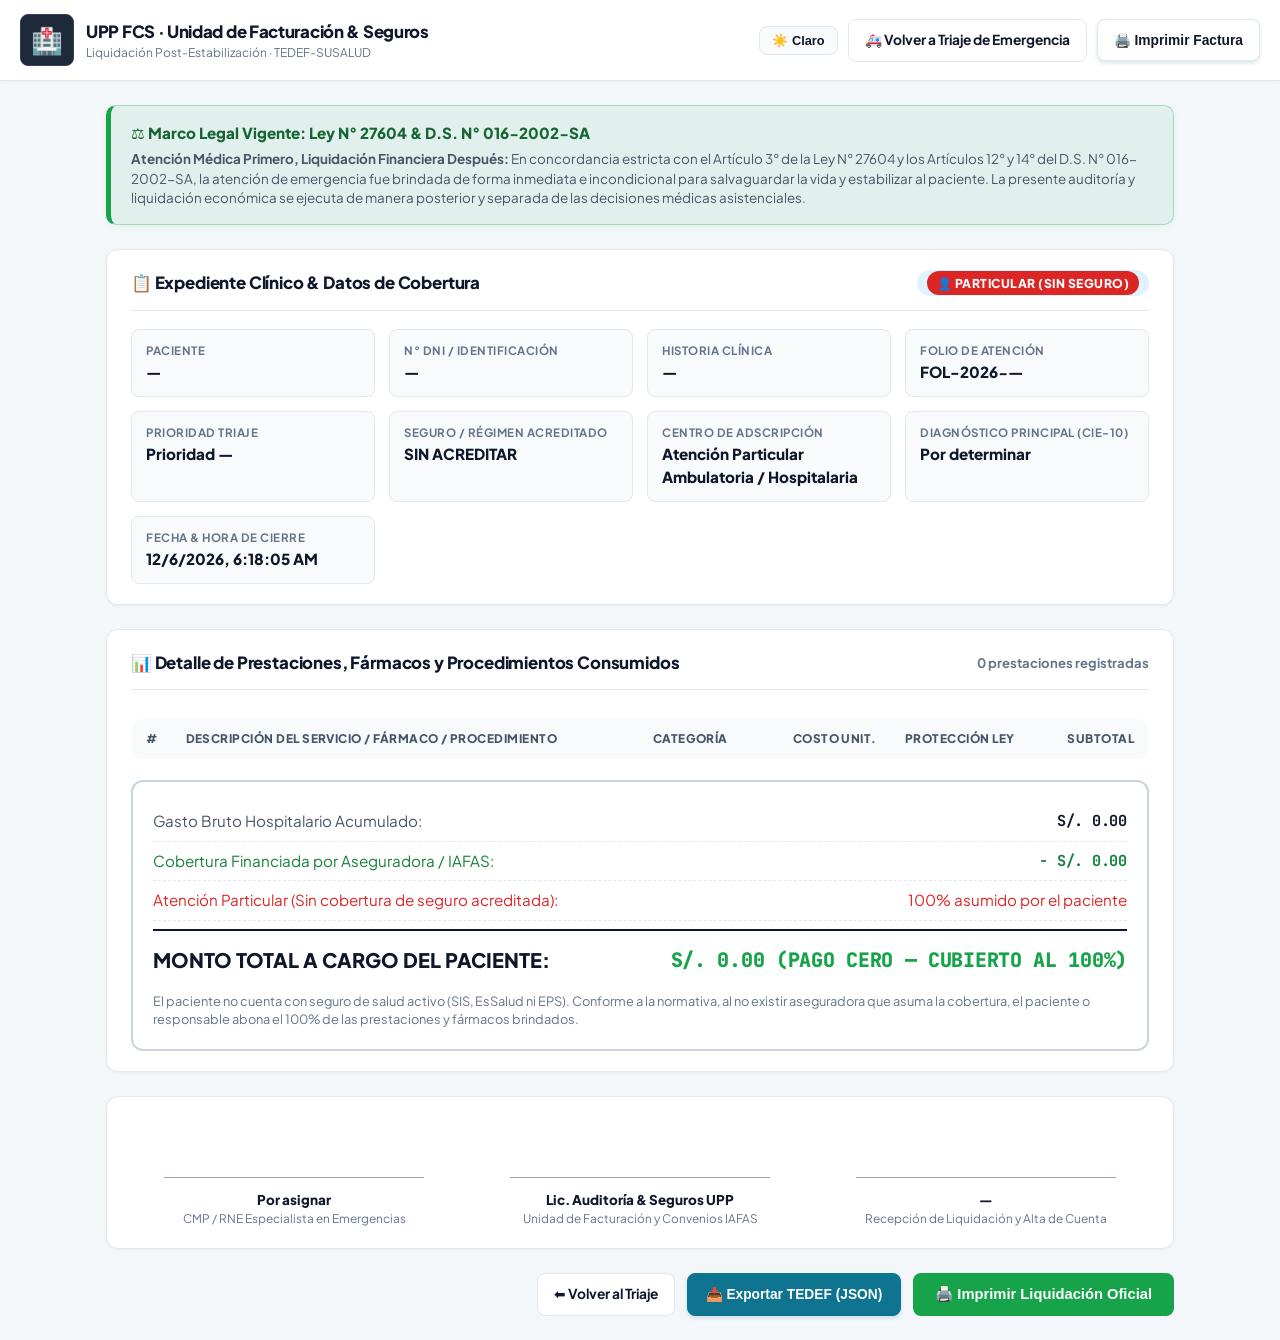
==== facturacion.html @ ca788257 "Add files via upload" ====
<!DOCTYPE html>
<html lang="es">
<head>
  <meta charset="UTF-8">
  <meta name="viewport" content="width=device-width, initial-scale=1.0">
  <title>Portal de Facturación Hospitalaria, Liquidación de Seguros & Auditoría TEDEF | UPP</title>
  <link rel="icon" href="data:image/svg+xml,<svg xmlns=%22http://www.w3.org/2000/svg%22 viewBox=%220 0 100 100%22><text y=%22.9em%22 font-size=%2290%22>🧾</text></svg>">
  <style>
    :root {
      --primary: #0f172a;
      --primary-light: #1e293b;
      --accent: #0284c7;
      --accent-hover: #0369a1;
      --success: #16a34a;
      --warning: #ca8a04;
      --danger: #dc2626;
      --bg: #f8fafc;
      --card-bg: #ffffff;
      --border: #e2e8f0;
      --text-main: #0f172a;
      --text-muted: #64748b;
    }
    * { box-sizing: border-box; margin: 0; padding: 0; }
    body {
      font-family: ui-sans-serif, system-ui, -apple-system, BlinkMacSystemFont, "Segoe UI", Roboto, "Helvetica Neue", Arial, sans-serif;
      background: var(--bg);
      color: var(--text-main);
      line-height: 1.5;
      padding-bottom: 60px;
    }

    /* TOP NAVBAR */
    .top-nav {
      background: var(--primary);
      color: #ffffff;
      padding: 14px 20px;
      display: flex;
      justify-content: space-between;
      align-items: center;
      position: sticky;
      top: 0;
      z-index: 1000;
      box-shadow: 0 4px 12px rgba(0,0,0,0.15);
    }
    .nav-brand {
      display: flex;
      align-items: center;
      gap: 12px;
      text-decoration: none;
      color: #ffffff;
    }
    .nav-brand-icon {
      font-size: 1.6rem;
      background: #1e293b;
      padding: 6px 10px;
      border-radius: 8px;
      border: 1px solid #334155;
    }
    .nav-brand-title {
      font-size: 1.05rem;
      font-weight: 800;
      letter-spacing: -0.3px;
    }
    .nav-brand-sub {
      font-size: 0.75rem;
      color: #94a3b8;
    }
    .nav-actions {
      display: flex;
      align-items: center;
      gap: 10px;
    }
    .btn-nav {
      background: #1e293b;
      color: #f8fafc;
      border: 1px solid #334155;
      padding: 8px 14px;
      border-radius: 8px;
      font-size: 0.84rem;
      font-weight: 700;
      text-decoration: none;
      display: inline-flex;
      align-items: center;
      gap: 6px;
      transition: all 0.2s ease;
      cursor: pointer;
    }
    .btn-nav:hover {
      background: #334155;
      border-color: #475569;
    }
    .btn-nav-primary {
      background: #0284c7;
      border-color: #0284c7;
    }
    .btn-nav-primary:hover {
      background: #0369a1;
    }

    /* CONTAINER */
    .container {
      max-width: 1100px;
      margin: 24px auto;
      padding: 0 16px;
    }

    /* LEGAL BANNER */
    .legal-alert {
      background: #f0fdf4;
      border: 1.5px solid #86efac;
      border-left: 6px solid #16a34a;
      border-radius: 10px;
      padding: 16px 20px;
      margin-bottom: 24px;
      box-shadow: 0 2px 6px rgba(22, 163, 74, 0.08);
    }
    .legal-alert-header {
      display: flex;
      align-items: center;
      gap: 8px;
      color: #166534;
      font-weight: 800;
      font-size: 0.95rem;
      margin-bottom: 4px;
    }
    .legal-alert-text {
      font-size: 0.84rem;
      color: #14532d;
      line-height: 1.45;
    }

    /* CARDS */
    .card {
      background: var(--card-bg);
      border: 1px solid var(--border);
      border-radius: 12px;
      padding: 22px;
      margin-bottom: 24px;
      box-shadow: 0 2px 8px rgba(0,0,0,0.04);
    }
    .card-header {
      display: flex;
      justify-content: space-between;
      align-items: center;
      padding-bottom: 14px;
      margin-bottom: 16px;
      border-bottom: 1px solid var(--border);
      flex-wrap: wrap;
      gap: 10px;
    }
    .card-title {
      font-size: 1.05rem;
      font-weight: 800;
      color: var(--primary);
      display: flex;
      align-items: center;
      gap: 8px;
    }
    .card-badge {
      font-size: 0.76rem;
      font-weight: 800;
      padding: 4px 10px;
      border-radius: 9999px;
      text-transform: uppercase;
      letter-spacing: 0.5px;
    }

    /* PATIENT DEMO GRID */
    .demo-grid {
      display: grid;
      grid-template-columns: repeat(auto-fit, minmax(220px, 1fr));
      gap: 14px;
    }
    .demo-item {
      background: #f8fafc;
      padding: 12px 14px;
      border-radius: 8px;
      border: 1px solid #e2e8f0;
    }
    .demo-label {
      font-size: 0.72rem;
      font-weight: 700;
      color: var(--text-muted);
      text-transform: uppercase;
      letter-spacing: 0.5px;
      margin-bottom: 2px;
    }
    .demo-value {
      font-size: 0.96rem;
      font-weight: 800;
      color: var(--primary);
    }

    /* TABLE */
    .table-responsive {
      width: 100%;
      overflow-x: auto;
      -webkit-overflow-scrolling: touch;
      margin-top: 10px;
    }
    table.invoice-table {
      width: 100%;
      border-collapse: collapse;
      text-align: left;
      font-size: 0.88rem;
    }
    table.invoice-table th {
      background: #f1f5f9;
      color: #334155;
      font-weight: 800;
      padding: 10px 12px;
      border-bottom: 2px solid #cbd5e1;
      white-space: nowrap;
    }
    table.invoice-table td {
      padding: 12px;
      border-bottom: 1px solid #e2e8f0;
      color: #1e293b;
    }
    table.invoice-table tr:hover {
      background: #f8fafc;
    }
    .cat-badge {
      display: inline-block;
      padding: 3px 8px;
      border-radius: 6px;
      font-size: 0.72rem;
      font-weight: 800;
      text-transform: uppercase;
    }
    .cat-farmacia { background: #e0f2fe; color: #0369a1; }
    .cat-laboratorio { background: #fef3c7; color: #92400e; }
    .cat-imagenes { background: #ede9fe; color: #5b21b6; }
    .cat-procedimientos { background: #fee2e2; color: #991b1b; }
    .cat-estancia { background: #dcfce7; color: #166534; }
    .cat-consulta { background: #f1f5f9; color: #475569; }

    /* SUMMARY LIQUIDATION */
    .liq-summary-box {
      background: #ffffff;
      border: 2px solid #cbd5e1;
      border-radius: 12px;
      padding: 20px;
      margin-top: 20px;
    }
    .liq-row {
      display: flex;
      justify-content: space-between;
      align-items: center;
      padding: 8px 0;
      font-size: 0.95rem;
      border-bottom: 1px dashed #e2e8f0;
    }
    .liq-row.total-row {
      border-bottom: none;
      border-top: 2px solid #0f172a;
      margin-top: 8px;
      padding-top: 14px;
      font-size: 1.25rem;
      font-weight: 900;
      color: #0f172a;
    }

    /* ACTIONS BAR */
    .actions-bar {
      display: flex;
      gap: 12px;
      justify-content: flex-end;
      flex-wrap: wrap;
      margin-top: 24px;
    }
    .btn-act {
      padding: 12px 22px;
      border-radius: 8px;
      font-size: 0.92rem;
      font-weight: 800;
      cursor: pointer;
      display: inline-flex;
      align-items: center;
      gap: 8px;
      border: none;
      transition: all 0.2s ease;
    }
    .btn-act-primary {
      background: var(--accent);
      color: #ffffff;
    }
    .btn-act-primary:hover {
      background: var(--accent-hover);
    }
    .btn-act-success {
      background: var(--success);
      color: #ffffff;
    }
    .btn-act-success:hover {
      background: #15803d;
    }
    .btn-act-outline {
      background: #ffffff;
      border: 1.5px solid #cbd5e1;
      color: #334155;
    }
    .btn-act-outline:hover {
      background: #f1f5f9;
      border-color: #94a3b8;
    }

    /* SOAT SPECIAL METER */
    .soat-meter-box {
      background: #fff7ed;
      border: 1.5px solid #fdba74;
      border-radius: 10px;
      padding: 16px;
      margin-top: 16px;
    }
    .soat-progress-track {
      background: #fed7aa;
      height: 14px;
      border-radius: 9999px;
      overflow: hidden;
      margin: 8px 0;
    }
    .soat-progress-fill {
      background: #ea580c;
      height: 100%;
      width: 0%;
      transition: width 0.4s ease;
    }

    /* PRINT STYLES */
    @media print {
      body { background: #ffffff; padding: 0; }
      .top-nav, .actions-bar, .no-print { display: none !important; }
      .container { max-width: 100%; margin: 0; padding: 0; }
      .card { border: 1px solid #000; box-shadow: none; margin-bottom: 16px; page-break-inside: avoid; }
      .legal-alert { border: 1px solid #000; }
    }

    /* RESPONSIVE MOBILE OPTIMIZATIONS */
    @media (max-width: 768px) {
      .top-nav { flex-direction: column; align-items: flex-start; gap: 12px; padding: 12px 16px; }
      .nav-actions { width: 100%; justify-content: space-between; }
      .btn-nav { font-size: 0.78rem; padding: 8px 10px; }
      .demo-grid { grid-template-columns: 1fr; gap: 8px; }
      .actions-bar { flex-direction: column; }
      .btn-act { width: 100%; justify-content: center; }
      .card { padding: 16px; }
    }
  </style>
  <link rel="stylesheet" href="design_system.css">
</head>
<body>

  <!-- NAVEGACIÓN SUPERIOR INSTITUCIONAL -->
  <header class="top-nav">
    <a href="triaje_full.html" class="nav-brand">
      <div class="nav-brand-icon">🏥</div>
      <div>
        <div class="nav-brand-title">UPP FCS · Unidad de Facturación & Seguros</div>
        <div class="nav-brand-sub">Liquidación Post-Estabilización · TEDEF-SUSALUD</div>
      </div>
    </a>
    <div class="nav-actions">
      <button type="button" class="btn-theme-toggle" id="btn_toggle_dark_mode" title="Cambiar tema">☀️ Claro</button>
      <a href="javascript:void(0)" onclick="if(window.opener){window.close();}else{window.location.href='triaje.html';}" class="btn-nav">
        🚑 Volver a Triaje de Emergencia
      </a>
      <button type="button" class="btn-nav btn-nav-primary" onclick="window.print()">
        🖨️ Imprimir Factura
      </button>
    </div>
  </header>

  <main class="container">

    <!-- SUSTENTO LEGAL OBLIGATORIO: LEY N° 27604 Y D.S. N° 016-2002-SA -->
    <section class="legal-alert">
      <div class="legal-alert-header">
        <span>⚖️ Marco Legal Vigente: Ley N° 27604 &amp; D.S. N° 016-2002-SA</span>
      </div>
      <p class="legal-alert-text">
        <strong>Atención Médica Primero, Liquidación Financiera Después:</strong> En concordancia estricta con el Artículo 3° de la Ley N° 27604 y los Artículos 12° y 14° del D.S. N° 016-2002-SA, la atención de emergencia fue brindada de forma inmediata e incondicional para salvaguardar la vida y estabilizar al paciente. La presente auditoría y liquidación económica se ejecuta de manera posterior y separada de las decisiones médicas asistenciales.
      </p>
    </section>

    <!-- FICHA DEL PACIENTE Y EXPEDIENTE ASISTENCIAL -->
    <section class="card">
      <div class="card-header">
        <h2 class="card-title">
          <span>📋 Expediente Clínico &amp; Datos de Cobertura</span>
        </h2>
        <span id="badge_seguro_header" class="card-badge" style="background:#e0f2fe; color:#0369a1;">
          Cargando seguro...
        </span>
      </div>

      <div class="demo-grid">
        <div class="demo-item">
          <div class="demo-label">Paciente</div>
          <div class="demo-value" id="disp_nombre">—</div>
        </div>
        <div class="demo-item">
          <div class="demo-label">N° DNI / Identificación</div>
          <div class="demo-value" id="disp_dni">—</div>
        </div>
        <div class="demo-item">
          <div class="demo-label">Historia Clínica</div>
          <div class="demo-value" id="disp_hc">—</div>
        </div>
        <div class="demo-item">
          <div class="demo-label">Folio de Atención</div>
          <div class="demo-value" id="disp_folio">—</div>
        </div>
        <div class="demo-item">
          <div class="demo-label">Prioridad Triaje</div>
          <div class="demo-value" id="disp_prioridad">—</div>
        </div>
        <div class="demo-item">
          <div class="demo-label">Seguro / Régimen Acreditado</div>
          <div class="demo-value" id="disp_regimen">—</div>
        </div>
        <div class="demo-item">
          <div class="demo-label">Centro de Adscripción</div>
          <div class="demo-value" id="disp_establecimiento">—</div>
        </div>
        <div class="demo-item">
          <div class="demo-label">Diagnóstico Principal (CIE-10)</div>
          <div class="demo-value" id="disp_cie10">—</div>
        </div>
        <div class="demo-item">
          <div class="demo-label">Fecha &amp; Hora de Cierre</div>
          <div class="demo-value" id="disp_fecha">—</div>
        </div>
      </div>
    </section>

    <!-- DETALLE DE GASTOS Y AUDITORÍA ASISTENCIAL -->
    <section class="card">
      <div class="card-header">
        <h2 class="card-title">
          <span>📊 Detalle de Prestaciones, Fármacos y Procedimientos Consumidos</span>
        </h2>
        <span id="disp_items_count" style="font-size:0.82rem; color:var(--text-muted); font-weight:700;">
          0 prestaciones registradas
        </span>
      </div>

      <div class="table-responsive">
        <table class="invoice-table">
          <thead>
            <tr>
              <th style="width:40px;">#</th>
              <th>Descripción del Servicio / Fármaco / Procedimiento</th>
              <th style="width:140px;">Categoría</th>
              <th style="width:110px; text-align:right;">Costo Unit.</th>
              <th style="width:130px; text-align:center;">Protección Ley</th>
              <th style="width:120px; text-align:right;">Subtotal</th>
            </tr>
          </thead>
          <tbody id="invoice_tbody">
            <tr>
              <td colspan="6" style="text-align:center; padding:24px; color:#94a3b8;">
                Cargando prestaciones hospitalarias del paciente...
              </td>
            </tr>
          </tbody>
        </table>
      </div>

      <!-- MEDIDOR SOAT (SI ES ACCIDENTE DE TRÁNSITO) -->
      <div id="soat_box" class="soat-meter-box" style="display:none;">
        <div style="display:flex; justify-content:space-between; align-items:center; font-weight:800; font-size:0.9rem; color:#9a3412;">
          <span>🚗 Cobertura SOAT (D.S. N° 024-2002-MTC · Tope 5 UIT = S/. 27,500.00)</span>
          <span id="soat_saldo_txt">Saldo: S/. 27,500.00</span>
        </div>
        <div class="soat-progress-track">
          <div id="soat_bar" class="soat-progress-fill"></div>
        </div>
        <div style="display:flex; justify-content:space-between; font-size:0.78rem; color:#c2410c;">
          <span>Consumo actual: <strong id="soat_consumo_txt">S/. 0.00</strong></span>
          <span id="soat_poliza_info">Póliza: Registrada en APESEG</span>
        </div>
      </div>

      <!-- RESUMEN DE LIQUIDACIÓN Y CONDICIONES DE SEGURO -->
      <div class="liq-summary-box">
        <div class="liq-row">
          <span style="color:#475569;">Gasto Bruto Hospitalario Acumulado:</span>
          <strong id="liq_subtotal_bruto">S/. 0.00</strong>
        </div>

        <div class="liq-row" id="liq_row_cobertura" style="color:#15803d;">
          <span>Cobertura Financiada por Aseguradora / IAFAS:</span>
          <strong id="liq_cobertura_monto">- S/. 0.00</strong>
        </div>

        <!-- CONDICIÓN CLÍNICA PRIVADA EPS: COPAGO S/. 80 + 10% MEDICAMENTOS SI NO FUE EMERGENCIA -->
        <div class="liq-row" id="liq_row_copago_eps" style="display:none; color:#b45309;">
          <span>Copago Consulta de Urgencia (Clínica Privada EPS - No Emergencia):</span>
          <strong id="liq_copago_eps_val">+ S/. 80.00</strong>
        </div>
        <div class="liq-row" id="liq_row_coaseguro_meds" style="display:none; color:#b45309;">
          <span>Coaseguro Farmacia (10% valor de medicamentos prescritos):</span>
          <strong id="liq_coaseguro_meds_val">+ S/. 0.00</strong>
        </div>

        <!-- CONDICIÓN PARTICULAR: PAGA EL 100% -->
        <div class="liq-row" id="liq_row_particular" style="display:none; color:#dc2626;">
          <span>Atención Particular (Sin cobertura de seguro acreditada):</span>
          <span>100% asumido por el paciente</span>
        </div>

        <div class="liq-row total-row">
          <span>MONTO TOTAL A CARGO DEL PACIENTE:</span>
          <span id="liq_total_paciente" style="color:#16a34a;">S/. 0.00 (PAGO CERO)</span>
        </div>

        <div id="liq_explicacion_legal" style="margin-top:10px; font-size:0.8rem; color:#64748b; line-height:1.4;">
          <!-- Explicación de la condición aplicada -->
        </div>
      </div>
    </section>

    <!-- FIRMAS Y AUTORIZACIÓN DE AUDITORÍA -->
    <section class="card" style="margin-bottom:0;">
      <div style="display:grid; grid-template-columns:repeat(auto-fit, minmax(240px, 1fr)); gap:20px; text-align:center; padding-top:20px;">
        <div>
          <div style="border-top:1.5px solid #94a3b8; width:80%; margin:40px auto 6px; padding-top:6px;"></div>
          <div style="font-size:0.84rem; font-weight:800; color:#0f172a;" id="firmante_medico">Dr. Médico Asistente de Turno</div>
          <div style="font-size:0.74rem; color:#64748b;">CMP / RNE Especialista en Emergencias</div>
        </div>
        <div>
          <div style="border-top:1.5px solid #94a3b8; width:80%; margin:40px auto 6px; padding-top:6px;"></div>
          <div style="font-size:0.84rem; font-weight:800; color:#0f172a;">Lic. Auditoría &amp; Seguros UPP</div>
          <div style="font-size:0.74rem; color:#64748b;">Unidad de Facturación y Convenios IAFAS</div>
        </div>
        <div>
          <div style="border-top:1.5px solid #94a3b8; width:80%; margin:40px auto 6px; padding-top:6px;"></div>
          <div style="font-size:0.84rem; font-weight:800; color:#0f172a;" id="firmante_paciente">Firma del Paciente / Acompañante</div>
          <div style="font-size:0.74rem; color:#64748b;">Recepción de Liquidación y Alta de Cuenta</div>
        </div>
      </div>
    </section>

    <!-- BARRA DE ACCIONES INFERIOR -->
    <section class="actions-bar no-print">
      <a href="javascript:void(0)" onclick="if(window.opener){window.close();}else{window.location.href='triaje.html';}" class="btn-act btn-act-outline">
        ⬅ Volver al Triaje
      </a>
      <button type="button" class="btn-act btn-act-primary" onclick="descargarJsonLiquidacion()">
        📥 Exportar TEDEF (JSON)
      </button>
      <button type="button" class="btn-act btn-act-success" onclick="window.print()">
        🖨️ Imprimir Liquidación Oficial
      </button>
    </section>

  </main>

  <!-- SCRIPT DE AUDITORÍA Y SINCRONIZACIÓN -->
  <script>
    // Recuperar datos consolidados del expediente
    function cargarExpedienteFacturacion() {
      // 1. Obtener parámetros de URL
      const urlParams = new URLSearchParams(window.location.search);
      const dniParam = urlParams.get("dni");
      const hcParam = urlParams.get("hc");
      const prioParam = urlParams.get("prio");

      // 2. Intentar cargar el expediente consolidado en tiempo real desde LocalStorage
      let expActual = null;
      try { expActual = JSON.parse(localStorage.getItem("EXPEDIENTE_FACTURACION_ACTUAL") || "null"); } catch(e){}

      let master = {};
      try { master = JSON.parse(localStorage.getItem("UPP_PACIENTES_MASTER") || "{}"); } catch(e){}

      let episodio = null;
      try { episodio = JSON.parse(localStorage.getItem("UPP_EPISODIO_ACTUAL") || "null"); } catch(e){}

      // Si se especificó un DNI en URL y difiere del actual pero existe en master
      if (dniParam && master[dniParam] && master[dniParam].ultimo_episodio) {
        episodio = master[dniParam].ultimo_episodio;
      }

      // Valores iniciales reales (sin datos inventados)
      let nombreActual = "—";
      let dniActual = "—";
      let hcActual = "—";
      let seguroActual = "Sin acreditar";
      let prioridadActual = "—";
      let esAccidente = false;
      let esFuga = false;
      let medicoTratante = "Por asignar";
      let facturaItems = [];

      // A) Sincronización desde EXPEDIENTE_FACTURACION_ACTUAL (Prioridad máxima)
      if (expActual && (!dniParam || !expActual.numDni || expActual.numDni === dniParam || !master[dniParam])) {
        nombreActual = expActual.nombreReniec || expActual.identificador || "Paciente en Atención";
        dniActual = expActual.numDni || (expActual.identificador ? expActual.identificador.replace(/\D/g, "") : "") || "44418504";
        hcActual = expActual.historiaClinica || `HC-2026-${dniActual.slice(-4)}`;
        prioridadActual = (expActual.prioridad || prioParam || "I").toString().replace("P-", "");
        seguroActual = expActual.tipoSeguro || (expActual.tipoOrigenEvento === "soat" ? "SOAT Activo (La Positiva Seguros)" : "SIS Gratuito (MINSA)");
        esAccidente = Boolean(expActual.esAccidenteTransito || expActual.tipoOrigenEvento === "soat" || seguroActual.toLowerCase().includes("soat"));
        esFuga = Boolean(expActual.soatVehiculoFuga || expActual.eventoFugaTransversal);
        medicoTratante = expActual.medicoTratante || expActual.medico || "Dr. Médico Asistente de Turno (CMP 0001)";
        if (Array.isArray(expActual.items_factura) && expActual.items_factura.length > 0) {
          facturaItems = expActual.items_factura;
        }
      } else if (episodio) {
        // B) Sincronización desde Episodio guardado
        if (episodio.nombre_completo) nombreActual = episodio.nombre_completo;
        if (episodio.identificador) dniActual = episodio.identificador.replace(/\D/g, "") || episodio.identificador;
        if (episodio.historia_clinica) hcActual = episodio.historia_clinica;
        if (episodio.tipo_seguro) seguroActual = episodio.tipo_seguro;
        if (episodio.prioridad) prioridadActual = episodio.prioridad.replace("P-", "");
        if (episodio.medico_tratante) medicoTratante = episodio.medico_tratante;
        esAccidente = Boolean(seguroActual.toLowerCase().includes("soat"));
        if (Array.isArray(episodio.items_factura) && episodio.items_factura.length > 0) {
          facturaItems = episodio.items_factura;
        }
      } else {
        // C) Sincronización de llaves directas de LocalStorage
        nombreActual = localStorage.getItem("UPP_PACIENTE_NOMBRE") || nombreActual;
        dniActual = localStorage.getItem("UPP_PACIENTE_DNI") || dniActual;
        hcActual = localStorage.getItem("UPP_PACIENTE_HC") || hcActual;
        prioridadActual = localStorage.getItem("UPP_PRIORIDAD") || prioParam || prioridadActual;
        seguroActual = localStorage.getItem("UPP_TIPO_SEGURO") || seguroActual;
        esAccidente = localStorage.getItem("UPP_ES_SOAT") === "true";
        esFuga = localStorage.getItem("UPP_SOAT_FUGA") === "true";
        try { facturaItems = JSON.parse(localStorage.getItem("UPP_ITEMS_FACTURA") || "[]"); } catch(e){}
      }

      // D) No autogenerar ni inventar cargos si aún no existen prestaciones registradas
      if (false && (!facturaItems || facturaItems.length === 0)) {
        const p = prioridadActual.toUpperCase();
        if (p === "I" || p === "1") {
          facturaItems = [
            { servicio: "Evaluación y Triaje Crítico de Emergencia (Nivel III-1 / ESI-1)", costo: 30, categoria: "Triaje", timestamp: "00:01:00" },
            { servicio: "Atención de Reanimación y Soporte Vital en Shock Trauma", costo: 250, categoria: "Procedimientos", timestamp: "00:03:00" },
            { servicio: "Monitoreo Multiparámetro Invasivo Continuo", costo: 80, categoria: "Procedimientos", timestamp: "00:05:00" },
            { servicio: "Cloruro de Sodio 0.9% 1000 mL EV a chorro + Venoclisis", costo: 25, categoria: "Farmacia", timestamp: "00:08:00" },
            { servicio: "Fentanilo 0.5mg/10ml Ampolla EV (Analgesia Mayor)", costo: 25, categoria: "Farmacia", timestamp: "00:10:00" },
            { servicio: "Cama Especializada Shock Trauma ST-01 (Día/Cama)", costo: 350, categoria: "Hospitalización", timestamp: "00:15:00" }
          ];
        } else if (p === "II" || p === "2") {
          facturaItems = [
            { servicio: "Evaluación de Triaje de Emergencia (Nivel III-1 / ESI-2)", costo: 30, categoria: "Triaje", timestamp: "00:05:00" },
            { servicio: "Electrocardiograma (EKG) de 12 Derivaciones", costo: 40, categoria: "Procedimientos", timestamp: "00:10:00" },
            { servicio: "Monitoreo Continuo No Invasivo de Signos Vitales", costo: 25, categoria: "Procedimientos", timestamp: "00:15:00" },
            { servicio: "Captopril 25 mg Comprimido Sublingual", costo: 15, categoria: "Farmacia", timestamp: "00:20:00" },
            { servicio: "Cloruro de Sodio 0.9% 1000 mL EV + Equipo de Infusión", costo: 25, categoria: "Farmacia", timestamp: "00:25:00" },
            { servicio: "Estancia en Cama de Observación de Emergencia OBS-01", costo: 150, categoria: "Hospitalización", timestamp: "00:30:00" }
          ];
        } else if (p === "III" || p === "3") {
          facturaItems = [
            { servicio: "Evaluación de Triaje Clínico (Nivel III-1 / ESI-3)", costo: 30, categoria: "Triaje", timestamp: "00:10:00" },
            { servicio: "Atención Médica de Urgencia en Tópico de Medicina", costo: 35, categoria: "Consulta", timestamp: "00:25:00" },
            { servicio: "Ketorolaco 30 mg Inyectable EV", costo: 25, categoria: "Farmacia", timestamp: "00:35:00" },
            { servicio: "Cloruro de Sodio 0.9% 1000 mL EV", costo: 25, categoria: "Farmacia", timestamp: "00:40:00" },
            { servicio: "Estancia en Cama de Observación de Emergencia OBS-02", costo: 150, categoria: "Hospitalización", timestamp: "00:45:00" }
          ];
        } else if (p === "IV" || p === "4") {
          facturaItems = [
            { servicio: "Evaluación de Triaje Clínico (Nivel III-1 / ESI-4)", costo: 30, categoria: "Triaje", timestamp: "00:15:00" },
            { servicio: "Consulta Médica Ambulatoria en Tópico de Urgencias", costo: 30, categoria: "Consulta", timestamp: "00:40:00" },
            { servicio: "Paracetamol 500 mg Tableta Oral", costo: 10, categoria: "Farmacia", timestamp: "00:45:00" }
          ];
        } else {
          facturaItems = [
            { servicio: "Evaluación de Triaje Descarte (Nivel III-1 / ESI-5)", costo: 30, categoria: "Triaje", timestamp: "00:20:00" },
            { servicio: "Curación de Herida Limpia y Retiro de Puntos", costo: 35, categoria: "Procedimientos", timestamp: "00:50:00" },
            { servicio: "Clorhexidina 2% Solución Antiséptica Tópica", costo: 15, categoria: "Farmacia", timestamp: "00:52:00" }
          ];
        }
      }

      const esNN = Boolean(
        (expActual && (expActual.esNN || expActual.padronSalud?.tipo_aseguramiento === "NN_EMERGENCIA")) ||
        (dniActual && (String(dniActual).toUpperCase() === "NN" || String(dniActual).toUpperCase() === "S/D" || String(dniActual).toUpperCase().startsWith("NN-"))) ||
        (nombreActual && String(nombreActual).toUpperCase().includes("PACIENTE NO IDENTIFICADO")) ||
        (seguroActual && String(seguroActual).toLowerCase().includes("no se sabe"))
      );
      if (esNN) {
        nombreActual = "No se sabe su nombre (Paciente No Identificado - NN)";
        seguroActual = "No se sabe qué seguro tiene (Sin seguro acreditado)";
      }

      // Desplegar datos filiatorios y clínicos exactos
      document.getElementById("disp_nombre").textContent = nombreActual;
      document.getElementById("disp_dni").textContent = dniActual;
      document.getElementById("disp_hc").textContent = hcActual;
      document.getElementById("disp_folio").textContent = episodio?.folio || `FOL-2026-${dniActual.slice(-4) || "8821"}`;
      document.getElementById("disp_prioridad").textContent = `Prioridad ${prioridadActual}`;
      document.getElementById("disp_regimen").textContent = seguroActual.toUpperCase();
      const cie10Actual = (expActual && (expActual.cie10 || (expActual.cie10Codigo ? `${expActual.cie10Codigo} — ${expActual.cie10Descripcion || ""}` : ""))) || (episodio && episodio.cie10) || "Por determinar";
      const elDispCie = document.getElementById("disp_cie10");
      if (elDispCie) elDispCie.textContent = cie10Actual;
      document.getElementById("disp_fecha").textContent = new Date().toLocaleString();

      const elFirmantePac = document.getElementById("firmante_paciente");
      if (elFirmantePac) elFirmantePac.textContent = nombreActual;
      const elFirmanteMed = document.getElementById("firmante_medico");
      if (elFirmanteMed) elFirmanteMed.textContent = medicoTratante;

      // Calcular liquidación según seguro y prioridad bajo Ley N° 27604
      const totalBruto = facturaItems.reduce((acc, i) => acc + (parseFloat(i.costo) || 0), 0);
      const subtotalFarmacia = facturaItems
        .filter(i => (i.categoria || "").toLowerCase().includes("farmacia"))
        .reduce((acc, i) => acc + (parseFloat(i.costo) || 0), 0);

      const esEmergencia = (prioridadActual === "I" || prioridadActual === "II" || prioridadActual === "1" || prioridadActual === "2");
      const seguroL = seguroActual.toLowerCase();

      let coberturaMonto = 0;
      let copagoEps = 0;
      let coaseguroFarmacia = 0;
      let totalPaciente = 0;
      let explicacion = "";
      let badgeHtml = "";
      let establecimiento = "Hospital Regional Docente UPP (Red Asistencial Pública)";

      if (esNN) {
        establecimiento = "Hospital Regional Docente UPP (Red Asistencial Pública)";
        badgeHtml = `<span style="background:#dc2626; color:#fff; padding:4px 10px; border-radius:9999px;">⚠️ NN — NO SE SABE SU NOMBRE NI SU SEGURO</span>`;
        coberturaMonto = 0;
        totalPaciente = totalBruto;
        document.getElementById("liq_row_particular").style.display = "flex";
        explicacion = `Paciente No Identificado (NN): al no conocerse su identidad ni acreditarse ningún seguro de salud (SIS, EsSalud ni EPS), la cuenta hospitalaria se liquida al 100% para gestión de cobro y recupero institucional.`;
      } else if (esAccidente || seguroL.includes("soat")) {
        // Régimen SOAT
        establecimiento = "Clínica Privada / Hospital - Red de Emergencias SOAT";
        badgeHtml = `<span style="background:#ea580c; color:#fff; padding:4px 10px; border-radius:9999px;">🚗 ACCIDENTE DE TRÁNSITO (SOAT)</span>`;
        const topeSoat = 27500;
        const cubiertoSoat = Math.min(totalBruto, topeSoat);
        coberturaMonto = cubiertoSoat;
        totalPaciente = Math.max(0, totalBruto - topeSoat);

        document.getElementById("soat_box").style.display = "block";
        const saldoSoat = Math.max(0, topeSoat - cubiertoSoat);
        document.getElementById("soat_saldo_txt").textContent = `Saldo: S/. ${saldoSoat.toFixed(2)}`;
        document.getElementById("soat_consumo_txt").textContent = `S/. ${cubiertoSoat.toFixed(2)}`;
        const pctSoat = Math.min(100, (cubiertoSoat / topeSoat) * 100);
        document.getElementById("soat_bar").style.width = `${pctSoat}%`;

        explicacion = `Accidente de tránsito amparado por Ley General de Transporte y D.S. N° 024-2002-MTC. Cobertura obligatoria de gastos médicos hasta 5 UIT (S/. 27,500.00). Cobertura al 100% sin deducible. Copago paciente: S/. 0.00.`;
      } else if (seguroL.includes("sis") || seguroL.includes("minsa")) {
        // SIS
        establecimiento = "Hospital Nacional Docente Madre Niño San Bartolomé (MINSA - Lima)";
        badgeHtml = `<span style="background:#15803d; color:#fff; padding:4px 10px; border-radius:9999px;">🏛️ SIS GRATUITO (MINSA)</span>`;
        coberturaMonto = totalBruto;
        totalPaciente = 0;
        explicacion = `Paciente acreditado en el Seguro Integral de Salud (SIS Gratuito). Cobertura total al 100% de consultas, medicamentos e insumos hospitalarios mediante Formato Único de Atención (FUA). Copago paciente: S/. 0.00 (Pago Cero).`;
      } else if (seguroL.includes("essalud")) {
        // EsSalud
        establecimiento = "Hospital Nacional Edgardo Rebagliati Martins (Red Rebagliati - Lima)";
        badgeHtml = `<span style="background:#0284c7; color:#fff; padding:4px 10px; border-radius:9999px;">🏥 ESSALUD (RED ASISTENCIAL LIMA)</span>`;
        coberturaMonto = totalBruto;
        totalPaciente = 0;
        explicacion = `Paciente asegurado en el Seguro Social de Salud (EsSalud). Prestaciones integrales cubiertas al 100% en la red de establecimientos de EsSalud conforme a Ley N° 26790. Copago paciente: S/. 0.00 (Pago Cero).`;
      } else if (seguroL.includes("eps") || seguroL.includes("privad") || seguroL.includes("rimac") || seguroL.includes("pacifico") || seguroL.includes("mapfre") || seguroL.includes("sanitas") || seguroL.includes("positiva")) {
        // EPS / Clínica Privada
        establecimiento = "Clínica Internacional (Sede Lima Centro / San Borja)";
        badgeHtml = `<span style="background:#4f46e5; color:#fff; padding:4px 10px; border-radius:9999px;">🏢 CLÍNICA PRIVADA (SEGURO EPS)</span>`;

        if (esEmergencia) {
          // Emergencia (P-I / P-II) -> 100% Ley 27604
          coberturaMonto = totalBruto;
          totalPaciente = 0;
          explicacion = `Atención de Emergencia Médica / Quirúrgica (Prioridad ${prioridadActual}). Protegida por el Principio de No Condicionamiento de la Ley N° 27604 y D.S. N° 016-2002-SA. Cobertura al 100% hasta la estabilización clínica hemodinámica completa. Copago paciente: S/. 0.00.`;
        } else {
          // No es Emergencia (P-III, IV, V) -> Urgencia: Copago S/. 80 + 10% farmacia
          copagoEps = 80;
          coaseguroFarmacia = subtotalFarmacia * 0.10;
          totalPaciente = copagoEps + coaseguroFarmacia;
          coberturaMonto = Math.max(0, totalBruto - totalPaciente);

          document.getElementById("liq_row_copago_eps").style.display = "flex";
          document.getElementById("liq_row_coaseguro_meds").style.display = "flex";
          document.getElementById("liq_coaseguro_meds_val").textContent = `+ S/. ${coaseguroFarmacia.toFixed(2)}`;

          explicacion = `Atención en Clínica Privada con póliza EPS clasificada como Urgencia Médica (No Emergencia / P-${prioridadActual}). Se aplica copago fijo de S/. 80.00 por consulta de urgencia + coaseguro del 10% sobre medicamentos despachados (S/. ${subtotalFarmacia.toFixed(2)} * 10% = S/. ${coaseguroFarmacia.toFixed(2)}).`;
        }
      } else {
        // Particular (Sin seguro)
        establecimiento = "Atención Particular Ambulatoria / Hospitalaria";
        badgeHtml = `<span style="background:#dc2626; color:#fff; padding:4px 10px; border-radius:9999px;">👤 PARTICULAR (SIN SEGURO)</span>`;
        coberturaMonto = 0;
        totalPaciente = totalBruto;
        document.getElementById("liq_row_particular").style.display = "flex";
        explicacion = `El paciente no cuenta con seguro de salud activo (SIS, EsSalud ni EPS). Conforme a la normativa, al no existir aseguradora que asuma la cobertura, el paciente o responsable abona el 100% de las prestaciones y fármacos brindados.`;
      }

      document.getElementById("disp_establecimiento").textContent = establecimiento;
      document.getElementById("badge_seguro_header").innerHTML = badgeHtml;

      // Renderizar tabla de prestaciones
      const tbody = document.getElementById("invoice_tbody");
      tbody.innerHTML = "";
      facturaItems.forEach((it, idx) => {
        const tr = document.createElement("tr");
        const c = parseFloat(it.costo) || 0;
        const catClass = `cat-${(it.categoria || "general").toLowerCase().replace(/[^a-z]/g, "")}`;
        tr.innerHTML = `
          <td>${idx + 1}</td>
          <td>
            <strong>${it.servicio}</strong>
            <div style="font-size:0.75rem; color:#64748b;">Prestación asistencial · ${it.timestamp || "Registrado"}</div>
          </td>
          <td><span class="cat-badge ${catClass}">${it.categoria || "General"}</span></td>
          <td style="text-align:right;">S/. ${c.toFixed(2)}</td>
          <td style="text-align:center;">
            <span style="font-size:0.75rem; font-weight:700; color:#15803d; background:#dcfce7; padding:2px 6px; border-radius:4px;">
              ${esEmergencia ? "Ley N° 27604" : "Regulado"}
            </span>
          </td>
          <td style="text-align:right; font-weight:800;">S/. ${c.toFixed(2)}</td>
        `;
        tbody.appendChild(tr);
      });

      document.getElementById("disp_items_count").textContent = `${facturaItems.length} prestaciones registradas`;
      document.getElementById("liq_subtotal_bruto").textContent = `S/. ${totalBruto.toFixed(2)}`;
      document.getElementById("liq_cobertura_monto").textContent = `- S/. ${coberturaMonto.toFixed(2)}`;

      const elTotalPac = document.getElementById("liq_total_paciente");
      if (totalPaciente === 0) {
        elTotalPac.textContent = `S/. 0.00 (PAGO CERO — CUBIERTO AL 100%)`;
        elTotalPac.style.color = "#16a34a";
      } else {
        elTotalPac.textContent = `S/. ${totalPaciente.toFixed(2)}`;
        elTotalPac.style.color = "#dc2626";
      }

      document.getElementById("liq_explicacion_legal").textContent = explicacion;
    }

    function descargarJsonLiquidacion() {
      const data = {
        institucion: "Universidad Politécnica del Perú - Facultad de Ciencias de la Salud",
        sistema: "TEDEF - Auditoría y Liquidación Post-Estabilización",
        normativa: "Ley N° 27604 / D.S. N° 016-2002-SA / Ley N° 29414",
        paciente: document.getElementById("disp_nombre").textContent,
        dni: document.getElementById("disp_dni").textContent,
        historia_clinica: document.getElementById("disp_hc").textContent,
        folio: document.getElementById("disp_folio").textContent,
        regimen_seguro: document.getElementById("disp_regimen").textContent,
        total_bruto: document.getElementById("liq_subtotal_bruto").textContent,
        total_paciente: document.getElementById("liq_total_paciente").textContent,
        fecha_emision: new Date().toISOString()
      };
      const blob = new Blob([JSON.stringify(data, null, 2)], { type: "application/json" });
      const a = document.createElement("a");
      a.href = URL.createObjectURL(blob);
      a.download = `LIQUIDACION_${data.dni}_${data.folio}.json`;
      a.click();
    }

    window.addEventListener("DOMContentLoaded", cargarExpedienteFacturacion);
  </script>
  <script>
    (function() {
      const tema = localStorage.getItem("upp_tema_ui") || "light";
      if (tema === "dark") {
        document.documentElement.setAttribute("data-theme", "dark");
        if (document.body) document.body.setAttribute("data-theme", "dark");
      }
      window.addEventListener("DOMContentLoaded", function() {
        const btn = document.getElementById("btn_toggle_dark_mode");
        if (btn) {
          const isDark = document.documentElement.getAttribute("data-theme") === "dark";
          btn.innerHTML = isDark ? "🌙 Oscuro" : "☀️ Claro";
          btn.onclick = function() {
            const currentDark = document.documentElement.getAttribute("data-theme") === "dark";
            const nuevo = currentDark ? "light" : "dark";
            if (nuevo === "dark") {
              document.documentElement.setAttribute("data-theme", "dark");
              document.body.setAttribute("data-theme", "dark");
              btn.innerHTML = "🌙 Oscuro";
            } else {
              document.documentElement.removeAttribute("data-theme");
              document.body.removeAttribute("data-theme");
              btn.innerHTML = "☀️ Claro";
            }
            localStorage.setItem("upp_tema_ui", nuevo);
          };
        }
      });
    })();
  </script>
</body>
</html>
---- design_system.css ----
/* ==============================================================================
   PROYECTOSUPP.ONLINE — SISTEMA DE DISEÑO UNIFICADO HOSPITALARIO (CALM-TECH)
   design_system.css
   Estándares: WCAG 2.1 AA · IEC 62366-1 · NTS N° 042-MINSA · NTS N° 139-MINSA · Ley N° 27604
   Autores: Facultad de Ciencias de la Salud — Escuela Profesional de Enfermería UPP
   ============================================================================== */

@import url('https://fonts.googleapis.com/css2?family=JetBrains+Mono:ital,wght@0,400;0,500;0,600;0,700;0,800;1,400&family=Plus+Jakarta+Sans:ital,wght@0,300;0,400;0,500;0,600;0,700;0,800;1,400;1,600&display=swap');

/* ==============================================================================
   1. TOKENS GLOBALES Y VARIABLES DE TEMA
   ============================================================================== */
:root {
  /* Tipografía */
  --font-sans: 'Plus Jakarta Sans', system-ui, -apple-system, BlinkMacSystemFont, "Segoe UI", Roboto, sans-serif;
  --font-mono: 'JetBrains Mono', ui-monospace, SFMono-Regular, Menlo, Monaco, Consolas, monospace;

  /* Modo Claro Calm-Tech Ergonómico (Anti-Fatiga Visual) */
  --upp-bg-canvas: #F4F7FA;
  --upp-surface: #FFFFFF;
  --upp-subsurface: #F8FAFC;
  --upp-elevated: #FFFFFF;
  --upp-border: #E2E8F0;
  --upp-border-hover: #CBD5E1;
  --upp-divider: #F1F5F9;

  --upp-text-primary: #0F172A;
  --upp-text-secondary: #475569;
  --upp-text-muted: #64748B;
  --upp-text-disabled: #94A3B8;

  /* Acento Tecnológico Clínico */
  --upp-accent: #0E7490;
  --upp-accent-hover: #155E75;
  --upp-accent-subtle: #ECFEFF;
  --upp-accent-border: #A5F3FC;
  --upp-accent-focus: rgba(14, 116, 144, 0.22);

  /* Sombras y Elevaciones */
  --upp-shadow-card: 0 1px 3px rgba(15, 23, 42, 0.05);
  --upp-shadow-hover: 0 4px 12px -2px rgba(15, 23, 42, 0.08);
  --upp-shadow-elevated: 0 12px 28px -6px rgba(15, 23, 42, 0.12), 0 8px 10px -6px rgba(15, 23, 42, 0.06);

  /* Exclusividad Semáforo Clínico NTS N° 042-MINSA / ESI v5 */
  --prio-1-solid: #DC2626;
  --prio-1-tint: rgba(220, 38, 38, 0.12);
  --prio-1-text: #DC2626;
  --prio-1-border: #DC2626;

  --prio-2-solid: #EA580C;
  --prio-2-tint: rgba(234, 88, 12, 0.12);
  --prio-2-text: #C2410C;
  --prio-2-border: #EA580C;

  --prio-3-solid: #CA8A04;
  --prio-3-tint: rgba(202, 138, 4, 0.12);
  --prio-3-text: #A16207;
  --prio-3-border: #CA8A04;

  --prio-4-solid: #16A34A;
  --prio-4-tint: rgba(22, 163, 74, 0.12);
  --prio-4-text: #15803D;
  --prio-4-border: #16A34A;

  --prio-5-solid: #2563EB;
  --prio-5-tint: rgba(37, 99, 235, 0.12);
  --prio-5-text: #1D4ED8;
  --prio-5-border: #2563EB;

  /* Superficies Oscuras Fijas de Monitores Clínicos */
  --monitor-bg: #0F172A;
  --monitor-surface: #1E293B;
  --monitor-border: #334155;
  --monitor-text: #F8FAFC;
  --monitor-muted: #94A3B8;
}

/* Modo Oscuro Unificado [data-theme="dark"] / .dark / html.dark */
[data-theme="dark"],
html.dark,
.dark,
body[data-theme="dark"] {
  --upp-bg-canvas: #0B1120 !important;
  --upp-surface: #111827 !important;
  --upp-subsurface: #1E293B !important;
  --upp-elevated: #1E293B !important;
  --upp-border: #334155 !important;
  --upp-border-hover: #475569 !important;
  --upp-divider: #1E293B !important;

  --upp-text-primary: #F1F5F9 !important;
  --upp-text-secondary: #94A3B8 !important;
  --upp-text-muted: #64748B !important;
  --upp-text-disabled: #475569 !important;

  --upp-accent: #06B6D4 !important;
  --upp-accent-hover: #22D3EE !important;
  --upp-accent-subtle: rgba(6, 182, 212, 0.15) !important;
  --upp-accent-border: #0891B2 !important;
  --upp-accent-focus: rgba(6, 182, 212, 0.28) !important;

  --upp-shadow-card: 0 1px 3px rgba(0, 0, 0, 0.3) !important;
  --upp-shadow-hover: 0 4px 12px -2px rgba(0, 0, 0, 0.45) !important;
  --upp-shadow-elevated: 0 12px 28px -6px rgba(0, 0, 0, 0.6) !important;

  /* Semáforo en Modo Oscuro (Alto Contraste WCAG 2.1 AA) */
  --prio-1-tint: rgba(239, 68, 68, 0.18) !important;
  --prio-1-text: #F87171 !important;
  --prio-2-tint: rgba(249, 115, 22, 0.18) !important;
  --prio-2-text: #FB923C !important;
  --prio-3-tint: rgba(234, 179, 8, 0.18) !important;
  --prio-3-text: #FDE047 !important;
  --prio-4-tint: rgba(34, 197, 94, 0.18) !important;
  --prio-4-text: #4ADE80 !important;
  --prio-5-tint: rgba(59, 130, 246, 0.18) !important;
  --prio-5-text: #60A5FA !important;
}

/* ==============================================================================
   2. REINICIO TIPOGRÁFICO Y BASE CALM-TECH
   ============================================================================== */
*, *::before, *::after {
  box-sizing: border-box;
}

html {
  font-family: var(--font-sans);
  background-color: var(--upp-bg-canvas);
  color: var(--upp-text-primary);
  line-height: 1.5;
  -webkit-font-smoothing: antialiased;
  -moz-osx-font-smoothing: grayscale;
  scroll-behavior: smooth;
}

body {
  font-family: var(--font-sans) !important;
  background-color: var(--upp-bg-canvas) !important;
  color: var(--upp-text-primary) !important;
  margin: 0;
  padding: 0;
  overflow-x: hidden;
}

/* Tipografía Monoespaciada Estricta en Métricas, Códigos, Tiempos y Dinero */
.font-mono,
.vital-value,
.news2-score,
.monto-dinero,
.cockpit-num,
.score-badge,
.estancia-badge,
.prio-code,
.prio-numero,
.kpi-value,
.cockpit-m-val,
.kardex-table td:nth-child(2),
.kardex-table td:nth-child(4),
.tabla-ordenes-body td:nth-child(2),
.tabla-ordenes-body td:nth-child(5),
#pas_full, #pad_full, #fc_full, #fr_full, #temp_full, #spo2_full, #glasgow_full, #glucosa_full,
#cie10_codigo, #ident_full, #c_triage_news2_score, #mon_news2_score,
#liq_subtotal_bruto, #liq_cobertura_monto, #liq_total_paciente,
#mon_spo2, #mon_fc, #mon_pa, #mon_fr, #mon_temp, #mon_glasgow,
#txt_total_factura, #c_caja_monto_total,
#soat_consumido_val, #soat_saldo_val, #soat_tope_val,
#soat_poliza, #soat_placa,
.monto-celda,
.invoice-table td:nth-child(4),
.invoice-table td:nth-child(6),
#invoice_tbody td:nth-child(4),
#invoice_tbody td:nth-child(6),
input[type="number"],
input[type="time"] {
  font-family: var(--font-mono) !important;
  font-variant-numeric: tabular-nums !important;
  letter-spacing: -0.015em;
}

/* ==============================================================================
   3. BIBLIOTECA DE COMPONENTES UNIFICADA (TARJETAS, INPUTS, BOTONES, TABLAS)
   ============================================================================== */

/* Tarjetas y Contenedores */
.module-section,
.card,
.cockpit-stepper-card,
.cockpit-action-card,
.cockpit-summary-card,
.reniec-consulta-card,
.consentimiento-legal-card,
.entorno-operativo-card,
.soat-meter-card,
.estancia-meter-card,
.bloqueo-sinadef-card,
.bandeja-posta-card,
.kpi-card,
.tech-card,
.system-portal-card,
.author-card,
.tool-card,
.inst-card {
  background-color: var(--upp-surface) !important;
  border: 1px solid var(--upp-border) !important;
  border-radius: 12px !important;
  padding: 20px 24px !important;
  box-shadow: var(--upp-shadow-card) !important;
  color: var(--upp-text-primary) !important;
  transition: border-color 0.15s ease, box-shadow 0.15s ease;
}

/* Encabezados de Tarjetas y Secciones */
.module-section-header,
.card-header,
.cockpit-summary-card-header,
.portal-card-header {
  border-bottom: 1px solid var(--upp-border) !important;
  padding-bottom: 14px !important;
  margin-bottom: 18px !important;
  display: flex !important;
  justify-content: space-between !important;
  align-items: center !important;
  flex-wrap: wrap !important;
  gap: 10px !important;
}

.module-section-title,
.card-title,
.portal-title,
.section-title {
  font-size: 1.05rem !important;
  font-weight: 800 !important;
  color: var(--upp-text-primary) !important;
  display: flex !important;
  align-items: center !important;
  gap: 10px !important;
  letter-spacing: -0.01em;
}

.module-num-badge {
  width: 28px !important;
  height: 28px !important;
  border-radius: 8px !important;
  background-color: var(--upp-accent) !important;
  color: #FFFFFF !important;
  display: inline-flex !important;
  align-items: center !important;
  justify-content: center !important;
  font-size: 0.82rem !important;
  font-weight: 800 !important;
  flex-shrink: 0 !important;
}

.module-section-subtitle,
.card-subtitle,
.section-desc {
  font-size: 0.76rem !important;
  font-weight: 600 !important;
  color: var(--upp-text-muted) !important;
  margin-top: 2px !important;
}

/* Controles de Formulario e Inputs */
input[type="text"],
input[type="number"],
input[type="email"],
input[type="password"],
input[type="search"],
input[type="date"],
input[type="time"],
select,
textarea,
.form-input,
.input-full {
  min-height: 42px !important;
  border: 1.5px solid var(--upp-border) !important;
  border-radius: 8px !important;
  padding: 8px 12px !important;
  font-family: var(--font-sans) !important;
  font-size: 0.88rem !important;
  color: var(--upp-text-primary) !important;
  background-color: var(--upp-surface) !important;
  transition: border-color 0.15s ease, box-shadow 0.15s ease, background-color 0.15s ease !important;
  box-sizing: border-box !important;
}

input[type="number"],
input[type="search"],
input[type="time"] {
  font-family: var(--font-mono) !important;
}

input:focus-visible,
select:focus-visible,
textarea:focus-visible,
.form-input:focus-visible,
.input-full:focus-visible {
  border-color: var(--upp-accent) !important;
  outline: none !important;
  box-shadow: 0 0 0 3px var(--upp-accent-focus) !important;
}

label {
  display: block;
  font-size: 0.78rem !important;
  font-weight: 700 !important;
  color: var(--upp-text-secondary) !important;
  text-transform: uppercase !important;
  letter-spacing: 0.03em !important;
  margin-bottom: 6px !important;
}

.form-hint,
.cockpit-vital-hint {
  font-size: 0.72rem !important;
  color: var(--upp-text-muted) !important;
  margin-top: 4px !important;
  display: block;
}

/* Checkboxes y Radios Táctiles */
input[type="checkbox"],
input[type="radio"] {
  width: 18px !important;
  height: 18px !important;
  accent-color: var(--upp-accent) !important;
  cursor: pointer !important;
}

/* Botones Principales y Secundarios */
.btn-full-primary,
.btn-primary,
.btn-launch-primary,
.btn-act-primary,
.btn-nav-primary {
  background-color: var(--upp-accent) !important;
  color: #FFFFFF !important;
  border: 1px solid var(--upp-accent) !important;
  border-radius: 8px !important;
  min-height: 42px !important;
  padding: 10px 18px !important;
  font-weight: 700 !important;
  font-size: 0.86rem !important;
  cursor: pointer !important;
  transition: all 0.15s ease !important;
  display: inline-flex !important;
  align-items: center !important;
  justify-content: center !important;
  gap: 8px !important;
  box-shadow: 0 2px 4px rgba(14, 116, 144, 0.18) !important;
  text-decoration: none !important;
}

.btn-full-primary:hover,
.btn-primary:hover,
.btn-launch-primary:hover,
.btn-act-primary:hover,
.btn-nav-primary:hover {
  background-color: var(--upp-accent-hover) !important;
  border-color: var(--upp-accent-hover) !important;
}

.btn-full-secondary,
.btn-secondary,
.btn-launch-secondary,
.btn-act-outline,
.btn-nav {
  background-color: var(--upp-surface) !important;
  color: var(--upp-text-primary) !important;
  border: 1.5px solid var(--upp-border) !important;
  border-radius: 8px !important;
  min-height: 42px !important;
  padding: 10px 16px !important;
  font-weight: 700 !important;
  font-size: 0.86rem !important;
  cursor: pointer !important;
  transition: all 0.15s ease !important;
  display: inline-flex !important;
  align-items: center !important;
  justify-content: center !important;
  gap: 8px !important;
  text-decoration: none !important;
}

.btn-full-secondary:hover,
.btn-secondary:hover,
.btn-launch-secondary:hover,
.btn-act-outline:hover,
.btn-nav:hover {
  background-color: var(--upp-subsurface) !important;
  border-color: var(--upp-border-hover) !important;
}

/* Tablas Clínicas y Contables */
table {
  width: 100%;
  border-collapse: separate;
  border-spacing: 0;
  border: 1px solid var(--upp-border);
  border-radius: 10px;
  overflow: hidden;
  margin-top: 10px;
}

th {
  background-color: var(--upp-subsurface) !important;
  color: var(--upp-text-secondary) !important;
  font-size: 0.74rem !important;
  font-weight: 800 !important;
  text-transform: uppercase !important;
  letter-spacing: 0.04em !important;
  border-bottom: 1.5px solid var(--upp-border) !important;
  padding: 11px 14px !important;
  text-align: left;
}

td {
  padding: 11px 14px !important;
  border-bottom: 1px solid var(--upp-border) !important;
  color: var(--upp-text-primary) !important;
  font-size: 0.85rem !important;
  background-color: var(--upp-surface);
  transition: background-color 0.1s ease;
}

tr:last-child td {
  border-bottom: none !important;
}

tr:hover td {
  background-color: var(--upp-subsurface) !important;
}

/* ==============================================================================
   4. EXCLUSIVIDAD DEL SEMÁFORO CLÍNICO (NTS N° 042-MINSA / ESI v5)
   ============================================================================== */
.ui-badge-pill,
.card-prio-badge,
.score-badge-prio,
.cat-badge {
  display: inline-flex !important;
  align-items: center !important;
  gap: 6px !important;
  padding: 4px 10px !important;
  border-radius: 6px !important;
  font-size: 0.75rem !important;
  font-weight: 800 !important;
  white-space: nowrap !important;
}

/* P-I Resucitación / Shock Trauma */
.ui-badge-p1,
.prio-p1 {
  background-color: var(--prio-1-tint) !important;
  border: 1px solid var(--prio-1-border) !important;
  border-left: 4px solid var(--prio-1-border) !important;
  color: var(--prio-1-text) !important;
}

/* Fondo rojo sólido EXCLUSIVO para P-1 Activa en Shock Trauma */
.prio-p1-active-solid,
.btn-p1-danger {
  background-color: var(--prio-1-solid) !important;
  border: 1px solid #B91C1C !important;
  color: #FFFFFF !important;
}

.btn-p1-danger:hover {
  background-color: #B91C1C !important;
}

/* P-II Emergencia */
.ui-badge-p2,
.prio-p2 {
  background-color: var(--prio-2-tint) !important;
  border: 1px solid var(--prio-2-border) !important;
  border-left: 4px solid var(--prio-2-border) !important;
  color: var(--prio-2-text) !important;
}

/* P-III Urgencia */
.ui-badge-p3,
.prio-p3 {
  background-color: var(--prio-3-tint) !important;
  border: 1px solid var(--prio-3-border) !important;
  border-left: 4px solid var(--prio-3-border) !important;
  color: var(--prio-3-text) !important;
}

/* P-IV Urgencia Menor */
.ui-badge-p4,
.prio-p4 {
  background-color: var(--prio-4-tint) !important;
  border: 1px solid var(--prio-4-border) !important;
  border-left: 4px solid var(--prio-4-border) !important;
  color: var(--prio-4-text) !important;
}

/* P-V No Urgente */
.ui-badge-p5,
.prio-p5 {
  background-color: var(--prio-5-tint) !important;
  border: 1px solid var(--prio-5-border) !important;
  border-left: 4px solid var(--prio-5-border) !important;
  color: var(--prio-5-text) !important;
}

/* Badges de Cobertura y Régimen */
.badge-fua {
  background-color: rgba(2, 132, 199, 0.12) !important;
  color: #0284C7 !important;
  border: 1px solid #7DD3FC !important;
}

.badge-essi {
  background-color: rgba(16, 185, 129, 0.12) !important;
  color: #059669 !important;
  border: 1px solid #6EE7B7 !important;
}

.badge-siteds {
  background-color: rgba(99, 102, 241, 0.12) !important;
  color: #4F46E5 !important;
  border: 1px solid #C7D2FE !important;
}

.badge-soat {
  background-color: rgba(234, 88, 12, 0.12) !important;
  color: #EA580C !important;
  border: 1px solid #FDBA74 !important;
}

/* ==============================================================================
   5. CABINA CLÍNICA /triaje_full & /triaje (3 ZONAS · ANCHO 1560px)
   ============================================================================== */
#cockpit_layout {
  max-width: 1560px !important;
  margin: 0 auto !important;
  display: flex !important;
  gap: 20px !important;
  align-items: flex-start !important;
  padding: 20px 24px 60px 24px !important;
  box-sizing: border-box !important;
}

/* Barra Superior Fija (64px) */
#cockpit_top_bar {
  height: 64px !important;
  background-color: var(--upp-surface) !important;
  border-bottom: 1px solid var(--upp-border) !important;
  display: flex !important;
  align-items: center !important;
  justify-content: space-between !important;
  padding: 0 24px !important;
  position: sticky !important;
  top: 0 !important;
  z-index: 1000 !important;
  box-shadow: 0 1px 3px rgba(15, 23, 42, 0.04) !important;
}

.cockpit-logo-badge {
  text-decoration: none !important;
  color: var(--upp-text-primary) !important;
  display: flex !important;
  align-items: center !important;
  gap: 10px !important;
  font-weight: 800 !important;
  font-size: 0.95rem !important;
}

.cockpit-logo-icon {
  width: 32px !important;
  height: 32px !important;
  background-color: var(--upp-accent) !important;
  color: #FFFFFF !important;
  border-radius: 8px !important;
  display: flex !important;
  align-items: center !important;
  justify-content: center !important;
  font-size: 1rem !important;
}

/* Selector Segmentado de Entorno */
.cockpit-sector-segment {
  background-color: var(--upp-subsurface) !important;
  border: 1px solid var(--upp-border) !important;
  border-radius: 8px !important;
  padding: 3px !important;
  display: inline-flex !important;
  gap: 3px !important;
}

.cockpit-sector-btn {
  border: none !important;
  background: transparent !important;
  padding: 6px 12px !important;
  border-radius: 6px !important;
  font-size: 0.78rem !important;
  font-weight: 700 !important;
  color: var(--upp-text-secondary) !important;
  cursor: pointer !important;
  transition: all 0.15s ease !important;
}

.cockpit-sector-btn.active {
  background-color: var(--upp-surface) !important;
  color: var(--upp-accent) !important;
  box-shadow: 0 1px 3px rgba(0, 0, 0, 0.08) !important;
}

/* Píldora de Contexto Central del Paciente */
.cockpit-patient-pill {
  background-color: var(--upp-subsurface) !important;
  border: 1px solid var(--upp-border) !important;
  border-radius: 9999px !important;
  padding: 6px 18px !important;
  display: flex !important;
  align-items: center !important;
  gap: 12px !important;
  font-size: 0.8rem !important;
}

.cockpit-px-name {
  font-weight: 800 !important;
  color: var(--upp-text-primary) !important;
  max-width: 220px !important;
  overflow: hidden !important;
  text-overflow: ellipsis !important;
  white-space: nowrap !important;
}

/* Botón Conmutador de Tema (☀️/🌙) */
.cockpit-btn-theme,
.btn-theme-toggle {
  background-color: var(--upp-subsurface) !important;
  border: 1.5px solid var(--upp-border) !important;
  color: var(--upp-text-primary) !important;
  font-size: 0.8rem !important;
  font-weight: 700 !important;
  padding: 6px 12px !important;
  border-radius: 8px !important;
  cursor: pointer !important;
  display: inline-flex !important;
  align-items: center !important;
  gap: 6px !important;
  transition: all 0.15s ease !important;
}

.cockpit-btn-theme:hover,
.btn-theme-toggle:hover {
  background-color: var(--upp-border) !important;
  color: var(--upp-text-primary) !important;
}

/* Columna Izquierda (390px Amplio) – Stepper & Tablero de Atención Simultánea */
#cockpit_sidebar_left {
  width: 390px !important;
  flex-shrink: 0 !important;
  position: sticky !important;
  top: 76px !important;
  max-height: calc(100vh - 84px) !important;
  overflow-y: auto !important;
  overflow-x: hidden !important;
  display: flex !important;
  flex-direction: column !important;
  gap: 14px !important;
  padding-right: 6px !important;
  scrollbar-width: thin !important;
  scrollbar-color: var(--upp-border) transparent !important;
}

#cockpit_sidebar_left::-webkit-scrollbar {
  width: 5px !important;
}

#cockpit_sidebar_left::-webkit-scrollbar-track {
  background: transparent !important;
}

#cockpit_sidebar_left::-webkit-scrollbar-thumb {
  background-color: var(--upp-border) !important;
  border-radius: 9999px !important;
}

#cockpit_sidebar_left::-webkit-scrollbar-thumb:hover {
  background-color: var(--upp-text-muted) !important;
}

.cockpit-step-item {
  display: flex !important;
  align-items: center !important;
  gap: 12px !important;
  padding: 10px 12px !important;
  border-radius: 8px !important;
  border: 1.5px solid transparent !important;
  cursor: pointer !important;
  transition: all 0.15s ease !important;
  margin-bottom: 4px !important;
}

.cockpit-step-item:hover {
  background-color: var(--upp-subsurface) !important;
}

.cockpit-step-item.active {
  background-color: var(--upp-accent-subtle) !important;
  border-color: var(--upp-accent-border) !important;
}

.cockpit-step-num {
  width: 28px !important;
  height: 28px !important;
  border-radius: 8px !important;
  background-color: var(--upp-border) !important;
  color: var(--upp-text-secondary) !important;
  font-weight: 800 !important;
  font-size: 0.8rem !important;
  display: flex !important;
  align-items: center !important;
  justify-content: center !important;
  flex-shrink: 0 !important;
}

.cockpit-step-item.active .cockpit-step-num {
  background-color: var(--upp-accent) !important;
  color: #FFFFFF !important;
}

.cockpit-step-name {
  font-size: 0.84rem !important;
  font-weight: 700 !important;
  color: var(--upp-text-primary) !important;
}

.cockpit-step-sub {
  font-size: 0.72rem !important;
  color: var(--upp-text-muted) !important;
}

/* ED Track Board & Bandeja de Posta en Sidebar Izquierdo */
#cockpit_posta_wrapper {
  background-color: var(--upp-surface) !important;
  border: 1px solid var(--upp-border) !important;
  border-radius: 12px !important;
  padding: 12px !important;
  box-shadow: var(--upp-shadow-card) !important;
}

.bandeja-tabs-wrapper {
  display: flex !important;
  gap: 4px !important;
  overflow-x: auto !important;
  padding-bottom: 6px !important;
  margin-bottom: 8px !important;
  scrollbar-width: thin;
}

.bandeja-tab-btn {
  font-size: 0.72rem !important;
  font-weight: 700 !important;
  padding: 4px 8px !important;
  border-radius: 6px !important;
  border: 1px solid var(--upp-border) !important;
  background-color: var(--upp-subsurface) !important;
  color: var(--upp-text-secondary) !important;
  cursor: pointer !important;
  white-space: nowrap !important;
  transition: all 0.15s ease !important;
}

.bandeja-tab-btn.active {
  background-color: var(--upp-accent) !important;
  color: #FFFFFF !important;
  border-color: var(--upp-accent) !important;
}

/* Tarjetas Compactas del Track Board (#trackboard_pacientes_lista) */
#trackboard_pacientes_lista > div {
  background-color: var(--upp-surface) !important;
  border: 1px solid var(--upp-border) !important;
  border-radius: 8px !important;
  padding: 8px 10px !important;
  cursor: pointer !important;
  transition: all 0.15s ease !important;
  box-shadow: 0 1px 2px rgba(15, 23, 42, 0.04) !important;
}

#trackboard_pacientes_lista > div:hover {
  background-color: var(--upp-subsurface) !important;
  border-color: var(--upp-border-hover) !important;
}

/* Columna Central (Workspace de Módulos) */
#cockpit_workspace_center {
  flex: 1 !important;
  min-width: 0 !important;
  display: flex !important;
  flex-direction: column !important;
  gap: 16px !important;
}

/* Barra Táctica de Ingresos Rápidos */
.cockpit-tactical-bar {
  background-color: var(--upp-surface) !important;
  border: 1px solid var(--upp-border) !important;
  border-radius: 12px !important;
  padding: 12px 16px !important;
  display: flex !important;
  align-items: center !important;
  justify-content: space-between !important;
  flex-wrap: wrap !important;
  gap: 10px !important;
  box-shadow: var(--upp-shadow-card) !important;
}

.cockpit-tactical-btn {
  background-color: var(--upp-surface) !important;
  border: 1.5px solid var(--upp-border) !important;
  color: var(--upp-text-primary) !important;
  padding: 8px 14px !important;
  border-radius: 8px !important;
  font-size: 0.8rem !important;
  font-weight: 700 !important;
  cursor: pointer !important;
  transition: all 0.15s ease !important;
  display: inline-flex !important;
  align-items: center !important;
  gap: 6px !important;
}

.cockpit-tactical-btn:hover {
  background-color: var(--upp-subsurface) !important;
  border-color: var(--upp-border-hover) !important;
}

/* Grilla de 4 Columnas de Signos Vitales (Módulo 1) */
.cockpit-vitals-grid {
  display: grid !important;
  grid-template-columns: repeat(4, 1fr) !important;
  gap: 12px !important;
  margin-bottom: 16px !important;
}

.cockpit-vital-box {
  background-color: var(--upp-subsurface) !important;
  border: 1px solid var(--upp-border) !important;
  border-radius: 10px !important;
  padding: 10px 12px !important;
}

.cockpit-vital-label {
  font-size: 0.72rem !important;
  font-weight: 700 !important;
  color: var(--upp-text-secondary) !important;
  margin-bottom: 4px !important;
  text-transform: uppercase !important;
}

.cockpit-vital-input {
  height: 42px !important;
  font-size: 1.05rem !important;
  font-weight: 800 !important;
  border: 1.5px solid var(--upp-border) !important;
  border-radius: 8px !important;
  padding: 0 10px !important;
  background-color: var(--upp-surface) !important;
  color: var(--upp-text-primary) !important;
  width: 100% !important;
}

/* Resumen Sellado de Triaje y Caja (Estados Legales Profesionales) */
.cockpit-summary-grid {
  display: grid !important;
  grid-template-columns: repeat(auto-fit, minmax(130px, 1fr)) !important;
  gap: 12px !important;
}

.cockpit-summary-item {
  background-color: var(--upp-subsurface) !important;
  border: 1px solid var(--upp-border) !important;
  border-radius: 8px !important;
  padding: 8px 12px !important;
}

.cockpit-summary-label {
  font-size: 0.7rem !important;
  font-weight: 700 !important;
  color: var(--upp-text-muted) !important;
  text-transform: uppercase !important;
  margin-bottom: 2px !important;
}

.cockpit-summary-val {
  font-size: 0.88rem !important;
  font-weight: 800 !important;
  color: var(--upp-text-primary) !important;
}

.cockpit-seal-box {
  margin-top: 12px !important;
  padding: 10px 14px !important;
  background-color: rgba(22, 163, 74, 0.08) !important;
  border: 1px solid rgba(22, 163, 74, 0.25) !important;
  border-radius: 8px !important;
  display: flex !important;
  justify-content: space-between !important;
  align-items: center !important;
  font-size: 0.78rem !important;
  color: #166534 !important;
}

[data-theme="dark"] .cockpit-seal-box {
  color: #86EFAC !important;
  background-color: rgba(22, 163, 74, 0.15) !important;
}

/* Columna Derecha (330px) — Monitor Fisiológico & Acción Principal */
#cockpit_sidebar_right {
  width: 330px !important;
  flex-shrink: 0 !important;
  position: sticky !important;
  top: 84px !important;
  display: flex !important;
  flex-direction: column !important;
  gap: 16px !important;
}

.cockpit-monitor-card {
  background-color: var(--monitor-bg) !important;
  border: 1px solid var(--monitor-border) !important;
  border-radius: 14px !important;
  padding: 18px 20px !important;
  color: var(--monitor-text) !important;
  box-shadow: 0 4px 20px -2px rgba(15, 23, 42, 0.4) !important;
}

.cockpit-monitor-header {
  display: flex !important;
  align-items: center !important;
  justify-content: space-between !important;
  border-bottom: 1px solid var(--monitor-border) !important;
  padding-bottom: 10px !important;
  margin-bottom: 14px !important;
}

.cockpit-monitor-title {
  font-size: 0.75rem !important;
  font-weight: 800 !important;
  letter-spacing: 0.05em !important;
  color: #38BDF8 !important;
  text-transform: uppercase !important;
  display: flex !important;
  align-items: center !important;
  gap: 6px !important;
}

.cockpit-pulse-dot {
  width: 8px !important;
  height: 8px !important;
  border-radius: 50% !important;
  background-color: #10B981 !important;
  box-shadow: 0 0 0 3px rgba(16, 185, 129, 0.25) !important;
  animation: pulseBeacon 1.8s infinite !important;
}

@keyframes pulseBeacon {
  0% { transform: scale(0.95); opacity: 0.8; }
  50% { transform: scale(1.15); opacity: 1; }
  100% { transform: scale(0.95); opacity: 0.8; }
}

.cockpit-monitor-vitals-row {
  display: grid !important;
  grid-template-columns: repeat(2, 1fr) !important;
  gap: 10px !important;
  margin-bottom: 12px !important;
}

.cockpit-monitor-item {
  background-color: var(--monitor-surface) !important;
  border-radius: 8px !important;
  padding: 8px 10px !important;
}

.cockpit-m-label {
  font-size: 0.68rem !important;
  font-weight: 700 !important;
  color: var(--monitor-muted) !important;
  margin-bottom: 2px !important;
}

.cockpit-m-val {
  font-size: 1.15rem !important;
  font-weight: 800 !important;
  color: var(--monitor-text) !important;
  line-height: 1.1 !important;
}

.cockpit-m-unit {
  font-size: 0.68rem !important;
  color: var(--upp-text-muted) !important;
  margin-left: 2px !important;
}

.cockpit-monitor-scores {
  display: flex !important;
  gap: 8px !important;
  margin-bottom: 14px !important;
}

.cockpit-score-box {
  flex: 1 !important;
  background-color: var(--monitor-surface) !important;
  border-radius: 8px !important;
  padding: 8px 10px !important;
  text-align: center !important;
}

.cockpit-score-num {
  font-size: 1.05rem !important;
  font-weight: 800 !important;
  line-height: 1.2 !important;
}

.cockpit-score-sub {
  font-size: 0.68rem !important;
  color: var(--monitor-muted) !important;
  font-weight: 600 !important;
}

.cockpit-beds-summary {
  font-size: 0.76rem !important;
  color: var(--monitor-muted) !important;
  display: flex !important;
  align-items: center !important;
  justify-content: space-between !important;
  border-top: 1px solid var(--monitor-border) !important;
  padding-top: 10px !important;
}

/* Botón de Acción Principal de Posta (Cockpit CTA) */
.cockpit-primary-action-btn {
  width: 100% !important;
  height: 48px !important;
  background-color: var(--upp-accent) !important;
  color: #FFFFFF !important;
  border: none !important;
  border-radius: 10px !important;
  font-size: 0.92rem !important;
  font-weight: 800 !important;
  cursor: pointer !important;
  transition: all 0.2s ease !important;
  display: flex !important;
  align-items: center !important;
  justify-content: center !important;
  gap: 8px !important;
  box-shadow: 0 4px 12px rgba(14, 116, 144, 0.28) !important;
}

.cockpit-primary-action-btn:hover {
  background-color: var(--upp-accent-hover) !important;
}

.cockpit-action-meta {
  font-size: 0.72rem !important;
  color: var(--upp-text-muted) !important;
  text-align: center !important;
  margin-top: 8px !important;
  line-height: 1.35 !important;
}

/* ==============================================================================
   6. LOGIN RBAC Y SELECTOR DE MODOS (#modal_login_rbac)
   ============================================================================== */
#modal_login_rbac,
.modal-rbac-overlay {
  background-color: rgba(15, 23, 42, 0.6) !important;
  backdrop-filter: blur(4px) !important;
  z-index: 100050 !important;
}

#modal_login_rbac > div,
.modal-rbac-dialog {
  max-width: 520px !important;
  width: 90% !important;
  background-color: var(--upp-surface) !important;
  border: 1px solid var(--upp-border) !important;
  border-radius: 14px !important;
  box-shadow: var(--upp-shadow-elevated) !important;
  overflow: hidden !important;
}

/* ==============================================================================
   7. PÁGINA DE INICIO / PORTAL (index.html)
   ============================================================================== */
.tech-navbar {
  background-color: var(--upp-surface) !important;
  border-bottom: 1px solid var(--upp-border) !important;
  box-shadow: var(--upp-shadow-card) !important;
  position: sticky !important;
  top: 0 !important;
  z-index: 1000 !important;
  backdrop-filter: blur(8px) !important;
}

.nav-brand-title {
  color: var(--upp-text-primary) !important;
}

.nav-brand-sub {
  color: var(--upp-text-muted) !important;
}

.dropdown-menu {
  background-color: var(--upp-surface) !important;
  border: 1px solid var(--upp-border) !important;
  box-shadow: var(--upp-shadow-elevated) !important;
  color: var(--upp-text-primary) !important;
}

.menu-item {
  color: var(--upp-text-primary) !important;
}

.menu-item:hover {
  background-color: var(--upp-subsurface) !important;
}

.dropdown-trigger-btn {
  background-color: var(--upp-subsurface) !important;
  border: 1px solid var(--upp-border) !important;
  color: var(--upp-text-primary) !important;
}

.hero-section {
  background: var(--upp-bg-canvas) !important;
  color: var(--upp-text-primary) !important;
  border-bottom: 1px solid var(--upp-border) !important;
  padding: 48px 24px !important;
}

.hero-title {
  color: var(--upp-text-primary) !important;
  font-weight: 800 !important;
  letter-spacing: -0.02em !important;
}

.hero-title-highlight {
  background: linear-gradient(135deg, var(--upp-accent) 0%, #10B981 100%) !important;
  -webkit-background-clip: text !important;
  -webkit-text-fill-color: transparent !important;
}

.hero-tag {
  background-color: var(--upp-surface) !important;
  border: 1px solid var(--upp-border) !important;
  color: var(--upp-accent) !important;
  box-shadow: var(--upp-shadow-card) !important;
}

.telemetry-pill,
.clock-pill,
.upp-pill {
  background-color: var(--upp-subsurface) !important;
  border: 1px solid var(--upp-border) !important;
  color: var(--upp-text-secondary) !important;
  font-size: 0.75rem !important;
  font-weight: 700 !important;
  padding: 5px 12px !important;
  border-radius: 9999px !important;
}

.telemetry-grid {
  display: grid !important;
  grid-template-columns: repeat(auto-fit, minmax(220px, 1fr)) !important;
  gap: 16px !important;
  margin-top: 28px !important;
}

.system-portal-card {
  background-color: var(--upp-surface) !important;
  border: 1px solid var(--upp-border) !important;
  border-radius: 14px !important;
  box-shadow: var(--upp-shadow-card) !important;
}

.system-portal-card:hover {
  box-shadow: var(--upp-shadow-hover) !important;
  border-color: var(--upp-accent) !important;
}

.tech-footer {
  background-color: var(--upp-surface) !important;
  border-top: 1px solid var(--upp-border) !important;
  color: var(--upp-text-secondary) !important;
}

/* ==============================================================================
   8. PORTAL DE FACTURACIÓN Y LIQUIDACIÓN TEDEF (facturacion.html)
   ============================================================================== */
.top-nav {
  background-color: var(--upp-surface) !important;
  border-bottom: 1px solid var(--upp-border) !important;
  color: var(--upp-text-primary) !important;
  box-shadow: var(--upp-shadow-card) !important;
}

.top-nav .nav-brand {
  color: var(--upp-text-primary) !important;
}

.top-nav .nav-brand-title {
  color: var(--upp-text-primary) !important;
}

.legal-alert {
  background-color: rgba(22, 163, 74, 0.08) !important;
  border: 1.5px solid rgba(22, 163, 74, 0.3) !important;
  border-left: 5px solid #16A34A !important;
  border-radius: 10px !important;
  padding: 16px 20px !important;
  margin-bottom: 24px !important;
}

.legal-alert-header {
  color: #166534 !important;
  font-weight: 800 !important;
  font-size: 0.95rem !important;
}

[data-theme="dark"] .legal-alert-header {
  color: #86EFAC !important;
}

.legal-alert-text {
  font-size: 0.84rem !important;
  color: var(--upp-text-secondary) !important;
  line-height: 1.45 !important;
}

.demo-grid {
  display: grid !important;
  grid-template-columns: repeat(auto-fit, minmax(220px, 1fr)) !important;
  gap: 14px !important;
}

.demo-item {
  background-color: var(--upp-subsurface) !important;
  padding: 12px 14px !important;
  border-radius: 8px !important;
  border: 1px solid var(--upp-border) !important;
}

.demo-label {
  font-size: 0.72rem !important;
  font-weight: 700 !important;
  color: var(--upp-text-muted) !important;
  text-transform: uppercase !important;
  margin-bottom: 2px !important;
}

.demo-value {
  font-size: 0.95rem !important;
  font-weight: 800 !important;
  color: var(--upp-text-primary) !important;
}

/* Estado de Cuenta Financiero de Módulo 8 & Facturación */
.estado-cuenta-box,
#panel_resumen_contable_susalud {
  background-color: var(--upp-surface) !important;
  border: 1.5px solid var(--upp-border) !important;
  border-radius: 12px !important;
  padding: 18px 22px !important;
  box-shadow: var(--upp-shadow-card) !important;
}

.totales-grid,
.resumen-liquidacion-card {
  background-color: var(--upp-subsurface) !important;
  border: 1px solid var(--upp-border) !important;
  border-radius: 10px !important;
  padding: 16px !important;
  margin-top: 16px !important;
}

/* ==============================================================================
   9. FEEDBACK VISUAL: TOASTS Y MODALES CLÍNICOS (ui_feedback.css)
   ============================================================================== */
#ui_toast_container {
  max-width: 320px !important;
  bottom: 24px !important;
  right: 24px !important;
  z-index: 100050 !important;
}

.ui-toast {
  background-color: var(--upp-surface) !important;
  border: 1px solid var(--upp-border) !important;
  border-radius: 10px !important;
  box-shadow: var(--upp-shadow-elevated) !important;
  color: var(--upp-text-primary) !important;
  padding: 10px 14px !important;
}

.ui-modal-overlay,
.tech-modal-overlay {
  background-color: rgba(15, 23, 42, 0.6) !important;
  backdrop-filter: blur(4px) !important;
  z-index: 100000 !important;
}

.ui-modal-card,
.tech-modal-dialog {
  max-width: 520px !important;
  background-color: var(--upp-surface) !important;
  border: 1px solid var(--upp-border) !important;
  border-radius: 14px !important;
  box-shadow: var(--upp-shadow-elevated) !important;
  color: var(--upp-text-primary) !important;
}

/* ==============================================================================
   10. ESTILOS DE IMPRESIÓN LIMPIOS (@media print)
   (Protege estrictamente dimensiones y márgenes de Pulsera QR)
   ============================================================================== */
@media print {
  body:not(.pulsera-print) #cockpit_top_bar,
  body:not(.pulsera-print) #cockpit_sidebar_left,
  body:not(.pulsera-print) #cockpit_sidebar_right,
  body:not(.pulsera-print) .top-nav,
  body:not(.pulsera-print) .tech-navbar,
  body:not(.pulsera-print) .actions-bar,
  body:not(.pulsera-print) button {
    display: none !important;
  }

  body:not(.pulsera-print) {
    background: #FFFFFF !important;
    color: #000000 !important;
    font-size: 11pt !important;
  }

  body:not(.pulsera-print) .container,
  body:not(.pulsera-print) #cockpit_workspace_center {
    width: 100% !important;
    max-width: 100% !important;
    padding: 0 !important;
    margin: 0 !important;
  }
}

/* ==============================================================================
   11. RESPONSIVE ADAPTATIVO (ESCRITORIO 1440px · TABLET 900px · MÓVIL 390px)
   ============================================================================== */
@media (max-width: 1180px) {
  #cockpit_layout {
    flex-direction: column !important;
    padding: 14px 16px !important;
  }

  #cockpit_sidebar_left,
  #cockpit_sidebar_right {
    width: 100% !important;
    position: static !important;
  }

  .cockpit-stepper-title {
    width: 100% !important;
    flex-basis: 100% !important;
    margin-bottom: 6px !important;
  }

  .cockpit-stepper-card {
    display: flex !important;
    flex-wrap: wrap !important;
    gap: 8px !important;
    padding: 10px !important;
  }

  .cockpit-step-item {
    flex-shrink: 0 !important;
    margin-bottom: 0 !important;
  }

  .cockpit-vitals-grid {
    grid-template-columns: repeat(2, 1fr) !important;
  }
}

@media (max-width: 768px) {
  #cockpit_top_bar {
    position: relative !important;
    height: auto !important;
    padding: 12px 16px !important;
    flex-direction: column !important;
    gap: 10px !important;
  }

  .cockpit-top-left,
  .cockpit-top-center,
  .cockpit-top-right {
    width: 100% !important;
    justify-content: space-between !important;
    flex-wrap: wrap !important;
    gap: 8px !important;
  }

  .cockpit-vitals-grid {
    grid-template-columns: 1fr !important;
  }

  .cockpit-tactical-bar {
    flex-direction: column !important;
    align-items: stretch !important;
  }

  .cockpit-tactical-group {
    width: 100% !important;
    justify-content: stretch !important;
  }

  .cockpit-tactical-btn {
    flex: 1 !important;
    justify-content: center !important;
  }
}

/* ==============================================================================
   12. COBERTURA TOTAL DE MODO OSCURO (INLINE STYLES OVERRIDE)
   ============================================================================== */
[data-theme="dark"] .module-section,
html[data-theme="dark"] .module-section,
[data-theme="dark"] .module-section-body,
[data-theme="dark"] .module-section-header,
html[data-theme="dark"] .module-section-header,
body[data-theme="dark"] .module-section-header,
.dark .module-section-header,
html.dark .module-section-header,
[data-theme="dark"] .module-card,
[data-theme="dark"] .section-container,
[data-theme="dark"] .ui-modal-card {
  background: #111827 !important;
  color: #F8FAFC !important;
  border-color: #1E293B !important;
}

[data-theme="dark"] .module-section-header,
html[data-theme="dark"] .module-section-header,
body[data-theme="dark"] .module-section-header {
  background: #1E293B !important;
  border-bottom: 1px solid #334155 !important;
}

[data-theme="dark"] [style*="background:#ffffff"],
[data-theme="dark"] [style*="background: #ffffff"],
[data-theme="dark"] [style*="background:#FFFFFF"],
[data-theme="dark"] [style*="background: #FFFFFF"],
[data-theme="dark"] [style*="background:#f8fafc"],
[data-theme="dark"] [style*="background: #f8fafc"],
[data-theme="dark"] [style*="background:#f1f5f9"],
[data-theme="dark"] [style*="background: #f1f5f9"] {
  background: #1E293B !important;
  color: #F8FAFC !important;
  border-color: #334155 !important;
}

[data-theme="dark"] [style*="color:#0f172a"],
[data-theme="dark"] [style*="color: #0f172a"],
[data-theme="dark"] [style*="color:#1e293b"],
[data-theme="dark"] [style*="color: #1e293b"] {
  color: #F1F5F9 !important;
}

[data-theme="dark"] [style*="color:#475569"],
[data-theme="dark"] [style*="color: #475569"],
[data-theme="dark"] [style*="color:#64748b"],
[data-theme="dark"] [style*="color: #64748b"] {
  color: #94A3B8 !important;
}

[data-theme="dark"] select,
[data-theme="dark"] input,
[data-theme="dark"] textarea {
  background-color: #1E293B !important;
  color: #F1F5F9 !important;
  border-color: #334155 !important;
}

/* ==============================================================================
   ESTADOS DE PACIENTE ATENDIDO Y MODAL HISTORIAL ASISTENCIAL (CALM-TECH)
   ============================================================================== */
.cockpit-stepper-card.atendido {
  background: #f0fdf4 !important;
  border: 1.5px solid #86efac !important;
  box-shadow: 0 4px 16px rgba(22, 101, 52, 0.08) !important;
}

[data-theme="dark"] .cockpit-stepper-card.atendido {
  background: rgba(20, 83, 45, 0.25) !important;
  border-color: rgba(74, 222, 128, 0.4) !important;
  box-shadow: 0 4px 16px rgba(0, 0, 0, 0.3) !important;
}

.cockpit-step-item.completed .cockpit-step-num {
  background-color: #16a34a !important;
  color: #ffffff !important;
}

.cockpit-step-status.completed {
  background-color: #dcfce7 !important;
  color: #15803d !important;
  border: 1px solid #86efac !important;
  font-weight: 700 !important;
}

[data-theme="dark"] .cockpit-step-status.completed {
  background-color: rgba(34, 197, 94, 0.2) !important;
  color: #86efac !important;
  border-color: rgba(74, 222, 128, 0.35) !important;
}

.badge-atendido-pill {
  display: inline-flex;
  align-items: center;
  gap: 4px;
  background-color: #16a34a;
  color: #ffffff;
  padding: 2px 8px;
  border-radius: 9999px;
  font-size: 0.72rem;
  font-weight: 800;
  letter-spacing: 0.02em;
}


/* ==================================================================== */
/* ESTILOS MTS (MANCHESTER TRIAGE SYSTEM) & CALM-TECH CLINICAL UI       */
/* ==================================================================== */
.btn-info-vital {
  display: inline-flex;
  align-items: center;
  justify-content: center;
  width: 17px;
  height: 17px;
  border-radius: 50%;
  border: 1px solid #94a3b8;
  background-color: #f1f5f9;
  color: #475569;
  font-size: 11px;
  font-weight: 800;
  font-family: inherit;
  cursor: pointer;
  line-height: 1;
  padding: 0;
  transition: all 0.15s ease-in-out;
  user-select: none;
}

.btn-info-vital:hover,
.btn-info-vital:focus {
  background-color: #0284c7;
  color: #ffffff;
  border-color: #0284c7;
  outline: none;
  box-shadow: 0 0 0 2px rgba(2, 132, 199, 0.2);
}

.mts-subpanel-toggle-btn {
  transition: all 0.15s ease-in-out;
}

.mts-subpanel-toggle-btn:hover {
  border-color: #0284c7 !important;
  color: #0284c7 !important;
  background-color: #f0f9ff !important;
}

.mts-disc-row-vital {
  transition: background-color 0.15s ease-in-out;
}

.mts-disc-row-vital:hover {
  background-color: #fee2e2 !important;
}

/* Modo oscuro para controles MTS */
html.dark .mts-block-container,
.dark .mts-block-container,
[data-theme="dark"] .mts-block-container {
  background: #1e293b !important;
  border-color: #334155 !important;
  color: #f8fafc !important;
}

html.dark .btn-info-vital,
.dark .btn-info-vital,
[data-theme="dark"] .btn-info-vital {
  background-color: #334155;
  color: #94a3b8;
  border-color: #475569;
}

html.dark .btn-info-vital:hover,
.dark .btn-info-vital:hover,
[data-theme="dark"] .btn-info-vital:hover {
  background-color: #38bdf8;
  color: #0f172a;
  border-color: #38bdf8;
}

html.dark .mts-subpanel-toggle-btn,
.dark .mts-subpanel-toggle-btn,
[data-theme="dark"] .mts-subpanel-toggle-btn {
  background: #1e293b !important;
  border-color: #334155 !important;
  color: #cbd5e1 !important;
}

html.dark .mts-subpanel-toggle-btn:hover,
.dark .mts-subpanel-toggle-btn:hover,
[data-theme="dark"] .mts-subpanel-toggle-btn:hover {
  border-color: #38bdf8 !important;
  color: #38bdf8 !important;
  background: #0f172a !important;
}
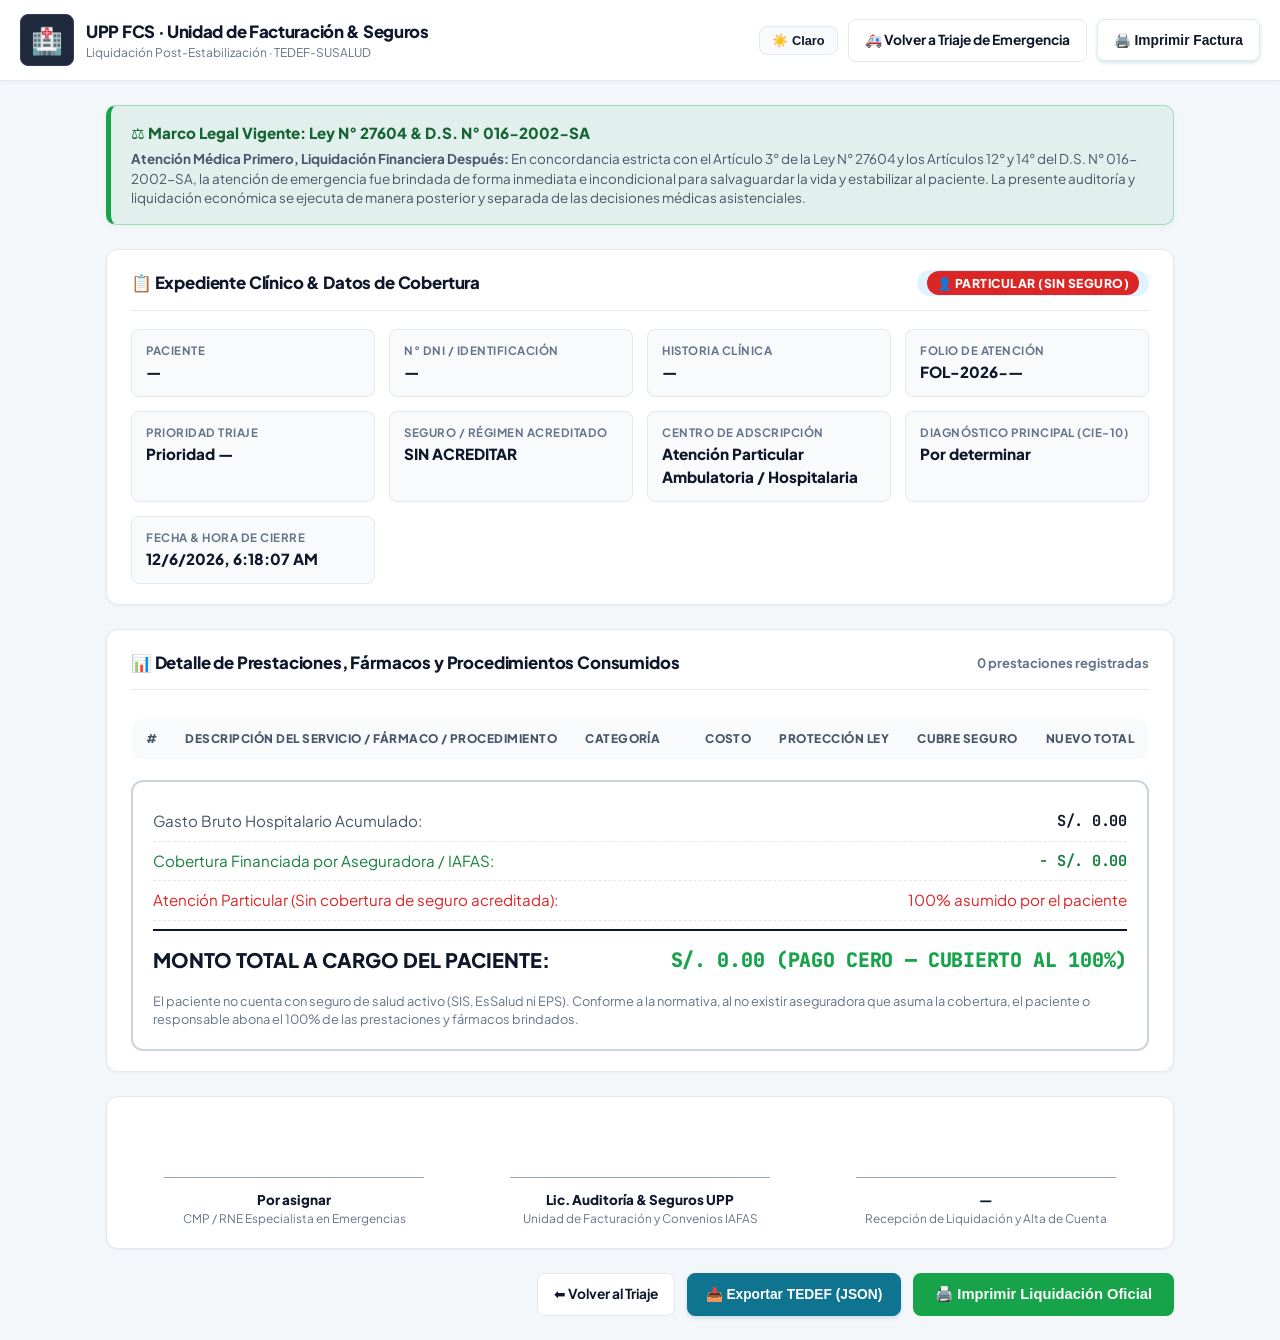
==== commit 5f2db7e8: "Add files via upload" ====
--- a/facturacion.html
+++ b/facturacion.html
@@ -452,18 +452,20 @@
               <th style="width:40px;">#</th>
               <th>Descripción del Servicio / Fármaco / Procedimiento</th>
               <th style="width:140px;">Categoría</th>
-              <th style="width:110px; text-align:right;">Costo Unit.</th>
-              <th style="width:130px; text-align:center;">Protección Ley</th>
-              <th style="width:120px; text-align:right;">Subtotal</th>
+              <th style="width:100px; text-align:right;">Costo</th>
+              <th style="width:120px; text-align:center;">Protección Ley</th>
+              <th style="width:115px; text-align:right;">Cubre Seguro</th>
+              <th style="width:115px; text-align:right;">Nuevo Total</th>
             </tr>
           </thead>
           <tbody id="invoice_tbody">
             <tr>
-              <td colspan="6" style="text-align:center; padding:24px; color:#94a3b8;">
+              <td colspan="7" style="text-align:center; padding:24px; color:#94a3b8;">
                 Cargando prestaciones hospitalarias del paciente...
               </td>
             </tr>
           </tbody>
+          <tfoot id="invoice_tfoot"></tfoot>
         </table>
       </div>
 
@@ -793,12 +795,16 @@
       document.getElementById("disp_establecimiento").textContent = establecimiento;
       document.getElementById("badge_seguro_header").innerHTML = badgeHtml;
 
-      // Renderizar tabla de prestaciones
+      // Renderizar tabla de prestaciones con Costo, Cuánto Cubre y Nuevo Total
       const tbody = document.getElementById("invoice_tbody");
+      const tfoot = document.getElementById("invoice_tfoot");
       tbody.innerHTML = "";
+      const ratioCobFac = totalBruto > 0 ? (coberturaMonto / totalBruto) : 0;
       facturaItems.forEach((it, idx) => {
         const tr = document.createElement("tr");
         const c = parseFloat(it.costo) || 0;
+        const cubreIt = +(c * ratioCobFac).toFixed(2);
+        const nuevoTotalIt = +(c - cubreIt).toFixed(2);
         const catClass = `cat-${(it.categoria || "general").toLowerCase().replace(/[^a-z]/g, "")}`;
         tr.innerHTML = `
           <td>${idx + 1}</td>
@@ -813,10 +819,22 @@
               ${esEmergencia ? "Ley N° 27604" : "Regulado"}
             </span>
           </td>
-          <td style="text-align:right; font-weight:800;">S/. ${c.toFixed(2)}</td>
+          <td style="text-align:right; color:#15803d; font-weight:700;">- S/. ${cubreIt.toFixed(2)}</td>
+          <td style="text-align:right; font-weight:800; color:#0f172a;">S/. ${nuevoTotalIt.toFixed(2)}</td>
         `;
         tbody.appendChild(tr);
       });
+      if (tfoot) {
+        tfoot.innerHTML = facturaItems.length > 0 ? `
+          <tr style="background:#f1f5f9; font-weight:800;">
+            <td colspan="3" style="text-align:right; padding:10px;">TOTALES:</td>
+            <td style="text-align:right; padding:10px;">S/. ${totalBruto.toFixed(2)}</td>
+            <td style="text-align:center; padding:10px;">—</td>
+            <td style="text-align:right; padding:10px; color:#15803d;">- S/. ${coberturaMonto.toFixed(2)}</td>
+            <td style="text-align:right; padding:10px; color:#0f172a;">S/. ${totalPaciente.toFixed(2)}</td>
+          </tr>
+        ` : "";
+      }
 
       document.getElementById("disp_items_count").textContent = `${facturaItems.length} prestaciones registradas`;
       document.getElementById("liq_subtotal_bruto").textContent = `S/. ${totalBruto.toFixed(2)}`;
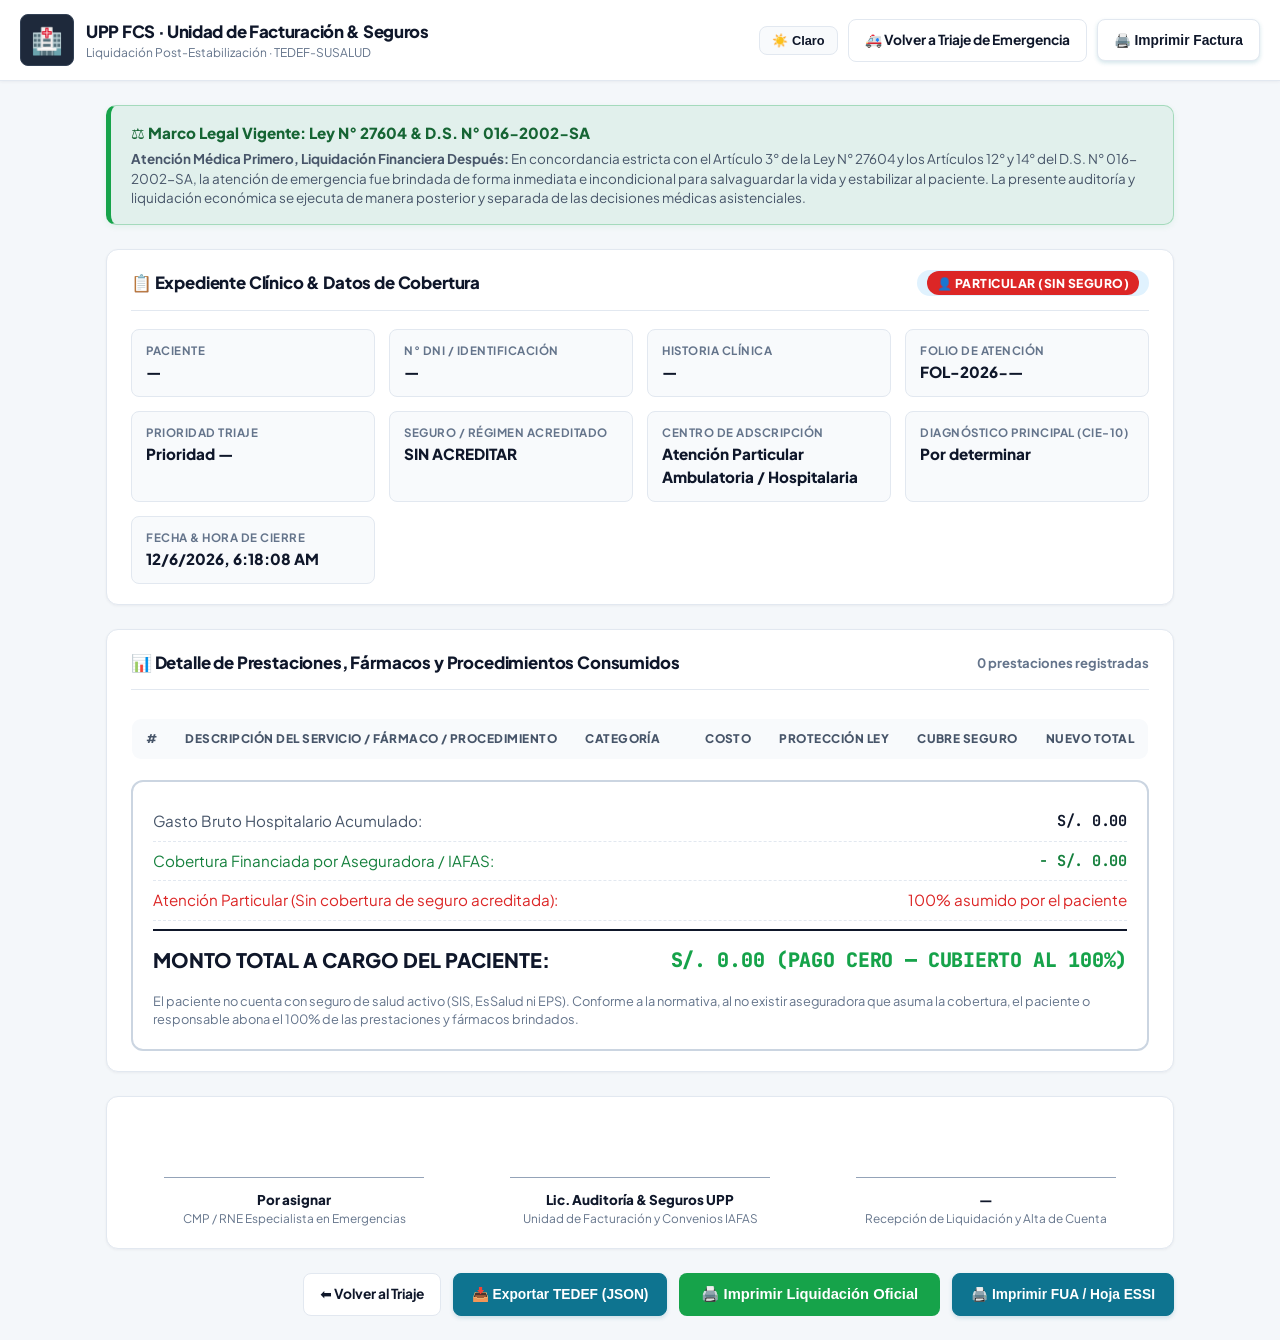
==== commit 5a9e9278: "Add files via upload" ====
--- a/facturacion.html
+++ b/facturacion.html
@@ -555,12 +555,45 @@
       <button type="button" class="btn-act btn-act-success" onclick="window.print()">
         🖨️ Imprimir Liquidación Oficial
       </button>
+      <button type="button" id="btn_imprimir_fua_essi_facturacion" class="btn-act btn-act-primary" onclick="imprimirFuaEssiDesdeFacturacion()">
+        🖨️ Imprimir FUA / Hoja ESSI
+      </button>
     </section>
 
   </main>
 
   <!-- SCRIPT DE AUDITORÍA Y SINCRONIZACIÓN -->
   <script>
+    function imprimirFuaEssiDesdeFacturacion() {
+      let exp = {};
+      try { exp = JSON.parse(localStorage.getItem("EXPEDIENTE_FACTURACION_ACTUAL") || "{}"); } catch(e) {}
+      const seg = String(exp.tipoSeguro || "").toLowerCase();
+      const esEssalud = exp.tipoIpressPublica === "ESSALUD" || seg.includes("essalud");
+      const titulo = esEssalud ? "HOJA DE ATENCIÓN DE EMERGENCIA — SISTEMA ESSI (EsSalud)" : "FORMATO ÚNICO DE ATENCIÓN — FUA (SIS / MINSA)";
+      const norma = esEssalud ? "Ley N° 26790 · D.S. N° 009-97-SA" : "R.J. N° 107-2015/SIS · Ley N° 29344";
+      const nroDoc = esEssalud ? (exp.nroEssi || "ESSI-2026-000001") : (exp.nroFua || exp.numerFua || "FUA-2026-000001");
+      const w = window.open("", "_blank");
+      if (!w) { alert("Permita las ventanas emergentes para imprimir."); return; }
+      w.document.write(`
+        <html><head><title>${titulo} - ${nroDoc}</title>
+        <style>body{font-family:Arial,sans-serif;padding:24px;font-size:12px;color:#0f172a;}.box{border:1px solid #475569;padding:10px;margin-bottom:10px;}</style>
+        </head><body>
+          <h2>${titulo}</h2>
+          <p><strong>${norma}</strong> · N° Documento: <strong>${nroDoc}</strong></p>
+          <div class="box">
+            <strong>Paciente:</strong> ${exp.nombreReniec || exp.identificador || "—"} | <strong>DNI:</strong> ${exp.numDni || "—"} | <strong>HC:</strong> ${exp.historiaClinica || "—"}<br>
+            <strong>Seguro:</strong> ${exp.tipoSeguro || "—"} | <strong>Diagnóstico CIE-10:</strong> ${exp.cie10 || "—"}
+          </div>
+          <div style="margin-top:36px;display:flex;justify-content:space-between;text-align:center;">
+            <div style="border-top:1px solid #000;width:220px;padding-top:4px;">Médico Tratante (${exp.medicoTratante || "CMP 58321"})</div>
+            <div style="border-top:1px solid #000;width:220px;padding-top:4px;">Asegurado / Apoderado</div>
+          </div>
+        </body></html>
+      `);
+      w.document.close();
+      w.print();
+    }
+
     // Recuperar datos consolidados del expediente
     function cargarExpedienteFacturacion() {
       // 1. Obtener parámetros de URL
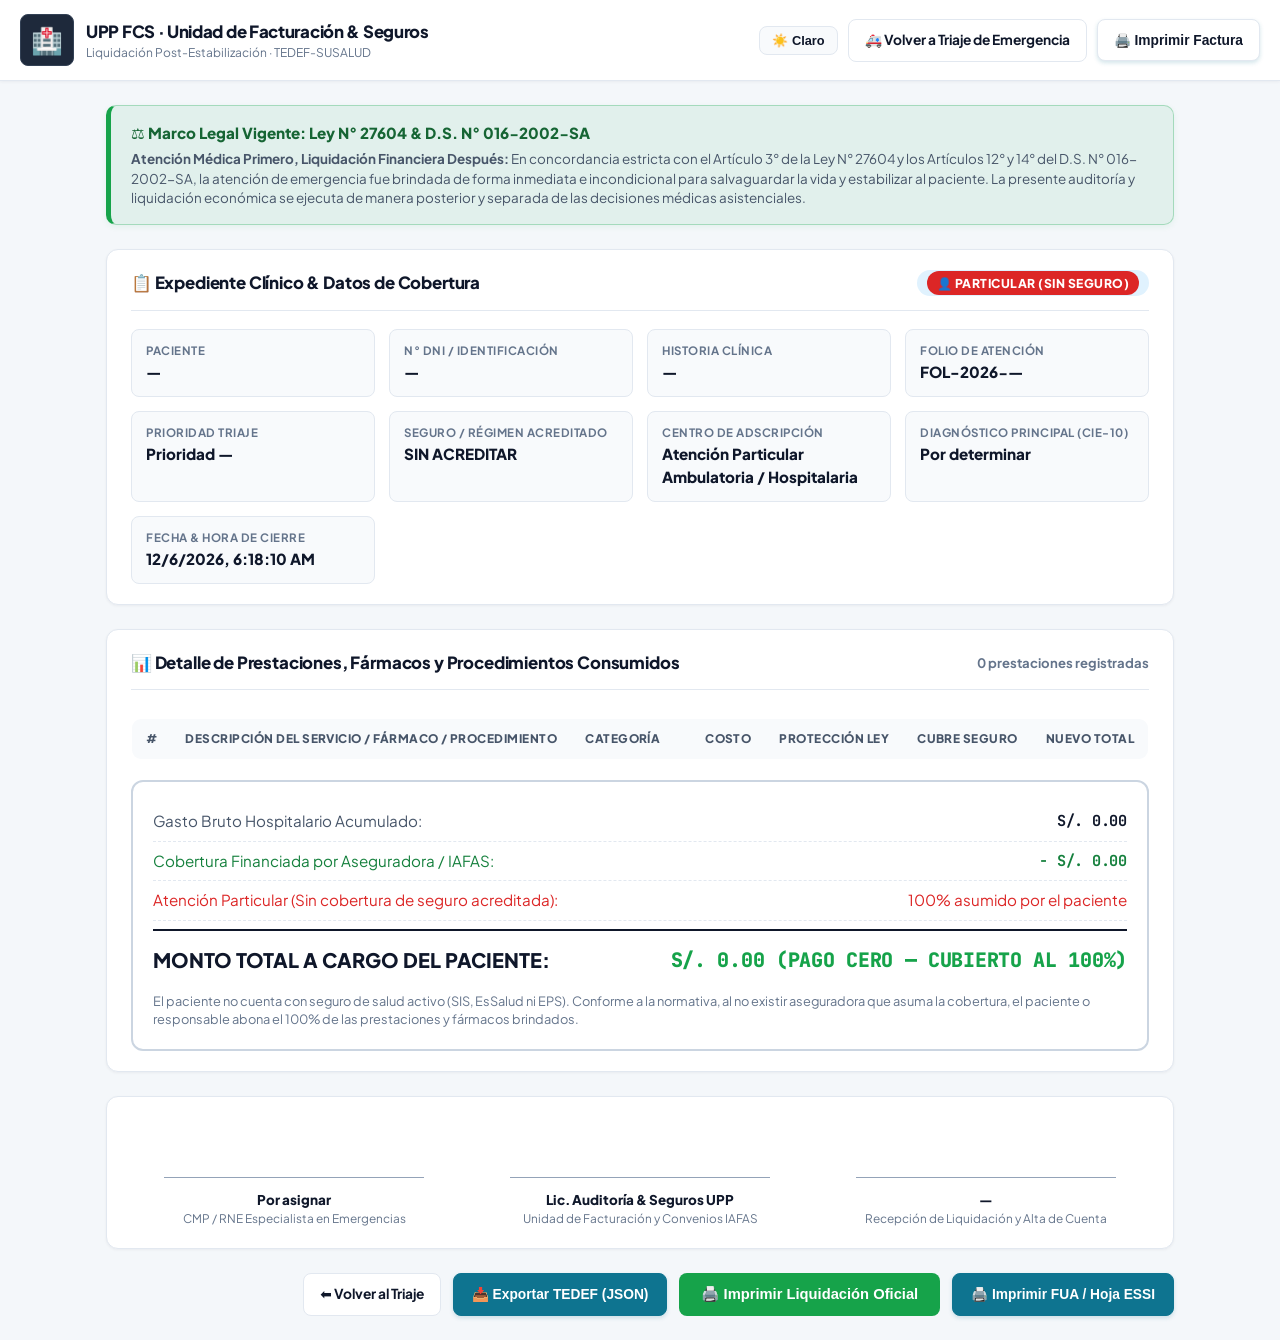
==== commit 6f234b4c: "Add files via upload" ====
--- a/facturacion.html
+++ b/facturacion.html
@@ -585,7 +585,7 @@
             <strong>Seguro:</strong> ${exp.tipoSeguro || "—"} | <strong>Diagnóstico CIE-10:</strong> ${exp.cie10 || "—"}
           </div>
           <div style="margin-top:36px;display:flex;justify-content:space-between;text-align:center;">
-            <div style="border-top:1px solid #000;width:220px;padding-top:4px;">Médico Tratante (${exp.medicoTratante || "CMP 58321"})</div>
+            <div style="border-top:1px solid #000;width:220px;padding-top:4px;">${(exp.medicoTratante && !String(exp.medicoTratante).toLowerCase().includes("por asignar")) ? `Médico Tratante (${exp.medicoTratante})` : "Médico Tratante (Firma y Sello)"}</div>
             <div style="border-top:1px solid #000;width:220px;padding-top:4px;">Asegurado / Apoderado</div>
           </div>
         </body></html>
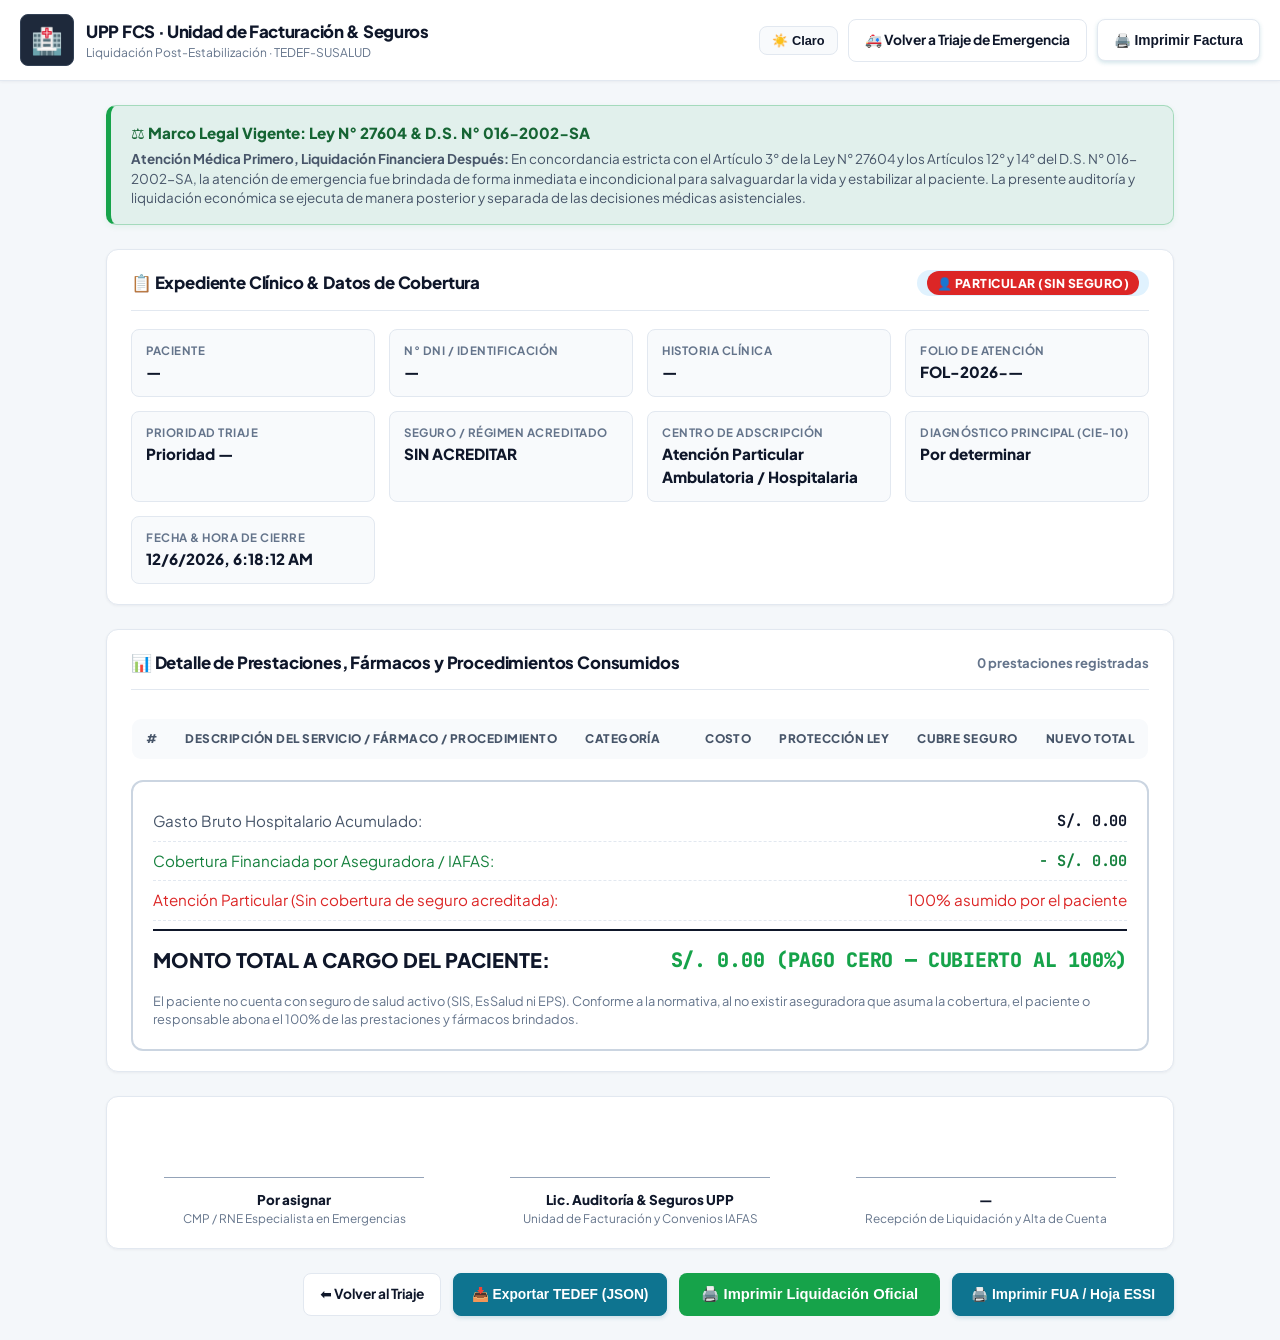
==== commit e68c4e0f: "Add files via upload" ====
--- a/facturacion.html
+++ b/facturacion.html
@@ -797,11 +797,22 @@
         establecimiento = "Clínica Internacional (Sede Lima Centro / San Borja)";
         badgeHtml = `<span style="background:#4f46e5; color:#fff; padding:4px 10px; border-radius:9999px;">🏢 CLÍNICA PRIVADA (SEGURO EPS)</span>`;
 
-        if (esEmergencia) {
+        if (esEmergencia && !(expActual && expActual.forzarLiquidacionPlanEps)) {
           // Emergencia (P-I / P-II) -> 100% Ley 27604
           coberturaMonto = totalBruto;
           totalPaciente = 0;
           explicacion = `Atención de Emergencia Médica / Quirúrgica (Prioridad ${prioridadActual}). Protegida por el Principio de No Condicionamiento de la Ley N° 27604 y D.S. N° 016-2002-SA. Cobertura al 100% hasta la estabilización clínica hemodinámica completa. Copago paciente: S/. 0.00.`;
+        } else if (expActual && expActual.forzarLiquidacionPlanEps && expActual.liquidacionAuditada) {
+          copagoEps = Number(expActual.liquidacionAuditada.copagoFijo ?? 80);
+          coaseguroFarmacia = Number(expActual.liquidacionAuditada.totalPaciente ?? 0) - copagoEps;
+          totalPaciente = Number(expActual.liquidacionAuditada.totalPaciente ?? 0);
+          coberturaMonto = Number(expActual.liquidacionAuditada.coberturaSeguro ?? Math.max(0, totalBruto - totalPaciente));
+
+          document.getElementById("liq_row_copago_eps").style.display = "flex";
+          document.getElementById("liq_row_coaseguro_meds").style.display = "flex";
+          document.getElementById("liq_coaseguro_meds_val").textContent = `+ S/. ${Math.max(0, coaseguroFarmacia).toFixed(2)}`;
+
+          explicacion = expActual.liquidacionAuditada.motivoLiquidacion || `Liquidación en Clínica Privada según Plan Base EPS (80% Cobertura Aseguradora / 20% Coaseguro + Copago fijo S/. ${copagoEps.toFixed(2)}).`;
         } else {
           // No es Emergencia (P-III, IV, V) -> Urgencia: Copago S/. 80 + 10% farmacia
           copagoEps = 80;
@@ -842,7 +853,7 @@
         tr.innerHTML = `
           <td>${idx + 1}</td>
           <td>
-            <strong>${it.servicio}</strong>
+            <strong>${it.servicio || it.nombre || "Prestación Clínica"}</strong>
             <div style="font-size:0.75rem; color:#64748b;">Prestación asistencial · ${it.timestamp || "Registrado"}</div>
           </td>
           <td><span class="cat-badge ${catClass}">${it.categoria || "General"}</span></td>
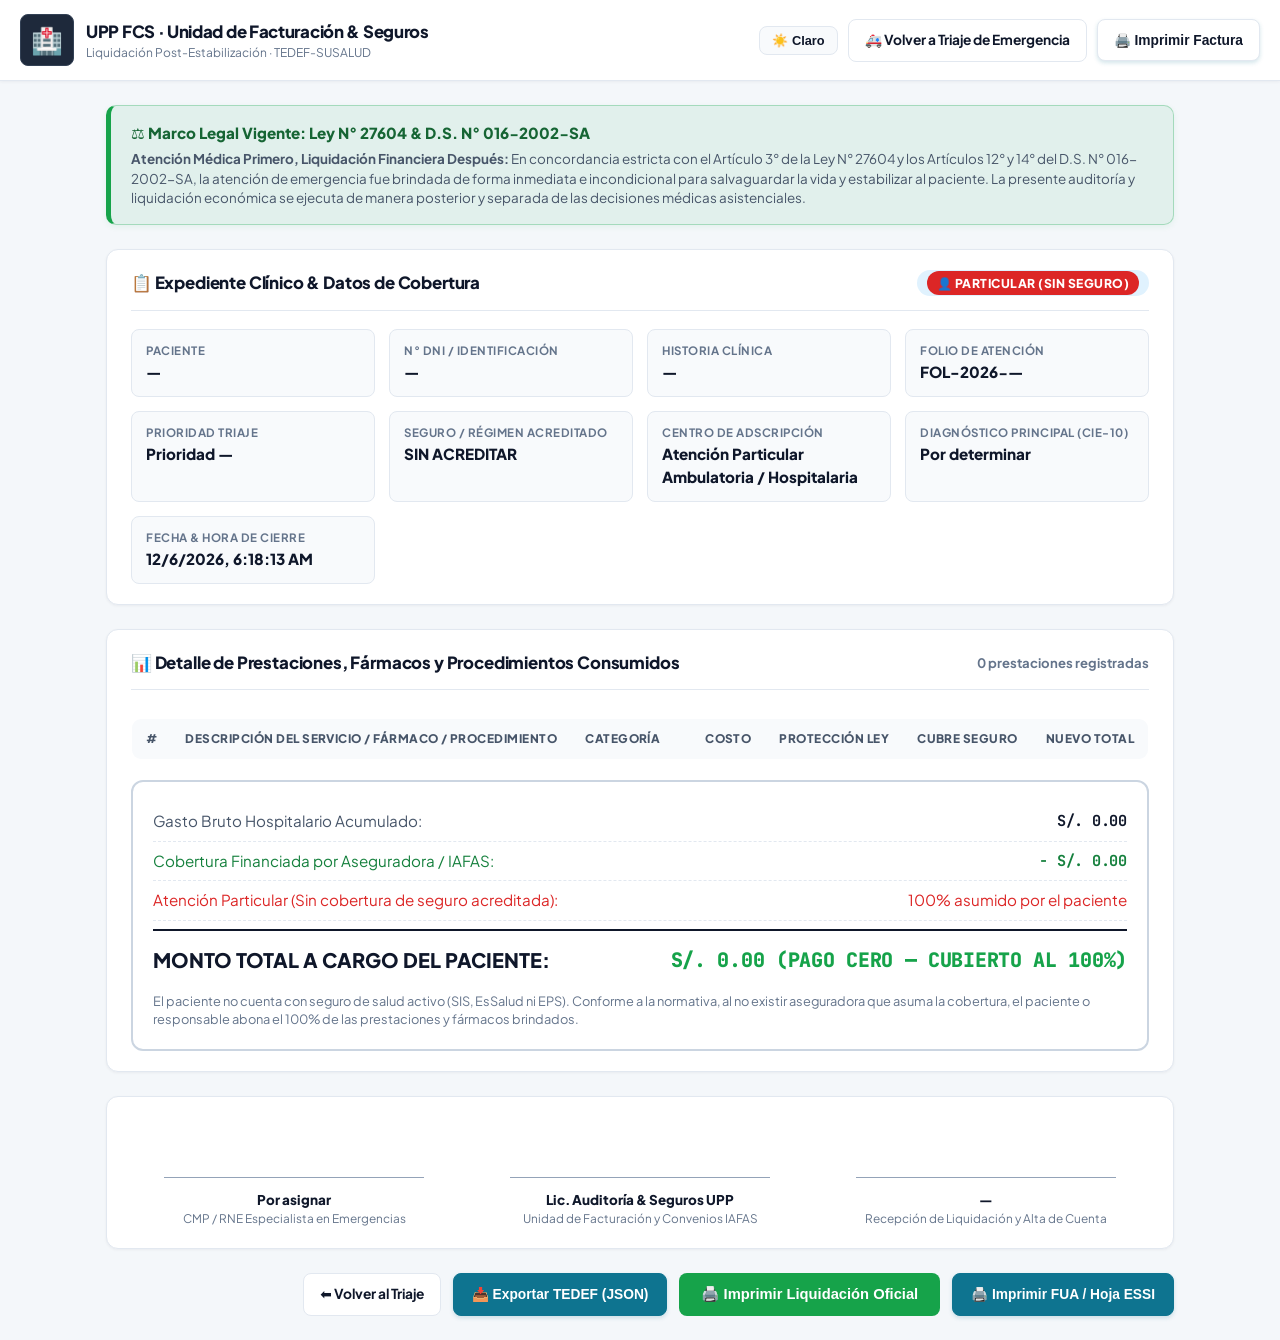
==== commit d5c09880: "Add files via upload" ====
--- a/facturacion.html
+++ b/facturacion.html
@@ -1,953 +1,942 @@
-<!DOCTYPE html>
-<html lang="es">
-<head>
-  <meta charset="UTF-8">
-  <meta name="viewport" content="width=device-width, initial-scale=1.0">
-  <title>Portal de Facturación Hospitalaria, Liquidación de Seguros & Auditoría TEDEF | UPP</title>
-  <link rel="icon" href="data:image/svg+xml,<svg xmlns=%22http://www.w3.org/2000/svg%22 viewBox=%220 0 100 100%22><text y=%22.9em%22 font-size=%2290%22>🧾</text></svg>">
-  <style>
-    :root {
-      --primary: #0f172a;
-      --primary-light: #1e293b;
-      --accent: #0284c7;
-      --accent-hover: #0369a1;
-      --success: #16a34a;
-      --warning: #ca8a04;
-      --danger: #dc2626;
-      --bg: #f8fafc;
-      --card-bg: #ffffff;
-      --border: #e2e8f0;
-      --text-main: #0f172a;
-      --text-muted: #64748b;
-    }
-    * { box-sizing: border-box; margin: 0; padding: 0; }
-    body {
-      font-family: ui-sans-serif, system-ui, -apple-system, BlinkMacSystemFont, "Segoe UI", Roboto, "Helvetica Neue", Arial, sans-serif;
-      background: var(--bg);
-      color: var(--text-main);
-      line-height: 1.5;
-      padding-bottom: 60px;
-    }
-
-    /* TOP NAVBAR */
-    .top-nav {
-      background: var(--primary);
-      color: #ffffff;
-      padding: 14px 20px;
-      display: flex;
-      justify-content: space-between;
-      align-items: center;
-      position: sticky;
-      top: 0;
-      z-index: 1000;
-      box-shadow: 0 4px 12px rgba(0,0,0,0.15);
-    }
-    .nav-brand {
-      display: flex;
-      align-items: center;
-      gap: 12px;
-      text-decoration: none;
-      color: #ffffff;
-    }
-    .nav-brand-icon {
-      font-size: 1.6rem;
-      background: #1e293b;
-      padding: 6px 10px;
-      border-radius: 8px;
-      border: 1px solid #334155;
-    }
-    .nav-brand-title {
-      font-size: 1.05rem;
-      font-weight: 800;
-      letter-spacing: -0.3px;
-    }
-    .nav-brand-sub {
-      font-size: 0.75rem;
-      color: #94a3b8;
-    }
-    .nav-actions {
-      display: flex;
-      align-items: center;
-      gap: 10px;
-    }
-    .btn-nav {
-      background: #1e293b;
-      color: #f8fafc;
-      border: 1px solid #334155;
-      padding: 8px 14px;
-      border-radius: 8px;
-      font-size: 0.84rem;
-      font-weight: 700;
-      text-decoration: none;
-      display: inline-flex;
-      align-items: center;
-      gap: 6px;
-      transition: all 0.2s ease;
-      cursor: pointer;
-    }
-    .btn-nav:hover {
-      background: #334155;
-      border-color: #475569;
-    }
-    .btn-nav-primary {
-      background: #0284c7;
-      border-color: #0284c7;
-    }
-    .btn-nav-primary:hover {
-      background: #0369a1;
-    }
-
-    /* CONTAINER */
-    .container {
-      max-width: 1100px;
-      margin: 24px auto;
-      padding: 0 16px;
-    }
-
-    /* LEGAL BANNER */
-    .legal-alert {
-      background: #f0fdf4;
-      border: 1.5px solid #86efac;
-      border-left: 6px solid #16a34a;
-      border-radius: 10px;
-      padding: 16px 20px;
-      margin-bottom: 24px;
-      box-shadow: 0 2px 6px rgba(22, 163, 74, 0.08);
-    }
-    .legal-alert-header {
-      display: flex;
-      align-items: center;
-      gap: 8px;
-      color: #166534;
-      font-weight: 800;
-      font-size: 0.95rem;
-      margin-bottom: 4px;
-    }
-    .legal-alert-text {
-      font-size: 0.84rem;
-      color: #14532d;
-      line-height: 1.45;
-    }
-
-    /* CARDS */
-    .card {
-      background: var(--card-bg);
-      border: 1px solid var(--border);
-      border-radius: 12px;
-      padding: 22px;
-      margin-bottom: 24px;
-      box-shadow: 0 2px 8px rgba(0,0,0,0.04);
-    }
-    .card-header {
-      display: flex;
-      justify-content: space-between;
-      align-items: center;
-      padding-bottom: 14px;
-      margin-bottom: 16px;
-      border-bottom: 1px solid var(--border);
-      flex-wrap: wrap;
-      gap: 10px;
-    }
-    .card-title {
-      font-size: 1.05rem;
-      font-weight: 800;
-      color: var(--primary);
-      display: flex;
-      align-items: center;
-      gap: 8px;
-    }
-    .card-badge {
-      font-size: 0.76rem;
-      font-weight: 800;
-      padding: 4px 10px;
-      border-radius: 9999px;
-      text-transform: uppercase;
-      letter-spacing: 0.5px;
-    }
-
-    /* PATIENT DEMO GRID */
-    .demo-grid {
-      display: grid;
-      grid-template-columns: repeat(auto-fit, minmax(220px, 1fr));
-      gap: 14px;
-    }
-    .demo-item {
-      background: #f8fafc;
-      padding: 12px 14px;
-      border-radius: 8px;
-      border: 1px solid #e2e8f0;
-    }
-    .demo-label {
-      font-size: 0.72rem;
-      font-weight: 700;
-      color: var(--text-muted);
-      text-transform: uppercase;
-      letter-spacing: 0.5px;
-      margin-bottom: 2px;
-    }
-    .demo-value {
-      font-size: 0.96rem;
-      font-weight: 800;
-      color: var(--primary);
-    }
-
-    /* TABLE */
-    .table-responsive {
-      width: 100%;
-      overflow-x: auto;
-      -webkit-overflow-scrolling: touch;
-      margin-top: 10px;
-    }
-    table.invoice-table {
-      width: 100%;
-      border-collapse: collapse;
-      text-align: left;
-      font-size: 0.88rem;
-    }
-    table.invoice-table th {
-      background: #f1f5f9;
-      color: #334155;
-      font-weight: 800;
-      padding: 10px 12px;
-      border-bottom: 2px solid #cbd5e1;
-      white-space: nowrap;
-    }
-    table.invoice-table td {
-      padding: 12px;
-      border-bottom: 1px solid #e2e8f0;
-      color: #1e293b;
-    }
-    table.invoice-table tr:hover {
-      background: #f8fafc;
-    }
-    .cat-badge {
-      display: inline-block;
-      padding: 3px 8px;
-      border-radius: 6px;
-      font-size: 0.72rem;
-      font-weight: 800;
-      text-transform: uppercase;
-    }
-    .cat-farmacia { background: #e0f2fe; color: #0369a1; }
-    .cat-laboratorio { background: #fef3c7; color: #92400e; }
-    .cat-imagenes { background: #ede9fe; color: #5b21b6; }
-    .cat-procedimientos { background: #fee2e2; color: #991b1b; }
-    .cat-estancia { background: #dcfce7; color: #166534; }
-    .cat-consulta { background: #f1f5f9; color: #475569; }
-
-    /* SUMMARY LIQUIDATION */
-    .liq-summary-box {
-      background: #ffffff;
-      border: 2px solid #cbd5e1;
-      border-radius: 12px;
-      padding: 20px;
-      margin-top: 20px;
-    }
-    .liq-row {
-      display: flex;
-      justify-content: space-between;
-      align-items: center;
-      padding: 8px 0;
-      font-size: 0.95rem;
-      border-bottom: 1px dashed #e2e8f0;
-    }
-    .liq-row.total-row {
-      border-bottom: none;
-      border-top: 2px solid #0f172a;
-      margin-top: 8px;
-      padding-top: 14px;
-      font-size: 1.25rem;
-      font-weight: 900;
-      color: #0f172a;
-    }
-
-    /* ACTIONS BAR */
-    .actions-bar {
-      display: flex;
-      gap: 12px;
-      justify-content: flex-end;
-      flex-wrap: wrap;
-      margin-top: 24px;
-    }
-    .btn-act {
-      padding: 12px 22px;
-      border-radius: 8px;
-      font-size: 0.92rem;
-      font-weight: 800;
-      cursor: pointer;
-      display: inline-flex;
-      align-items: center;
-      gap: 8px;
-      border: none;
-      transition: all 0.2s ease;
-    }
-    .btn-act-primary {
-      background: var(--accent);
-      color: #ffffff;
-    }
-    .btn-act-primary:hover {
-      background: var(--accent-hover);
-    }
-    .btn-act-success {
-      background: var(--success);
-      color: #ffffff;
-    }
-    .btn-act-success:hover {
-      background: #15803d;
-    }
-    .btn-act-outline {
-      background: #ffffff;
-      border: 1.5px solid #cbd5e1;
-      color: #334155;
-    }
-    .btn-act-outline:hover {
-      background: #f1f5f9;
-      border-color: #94a3b8;
-    }
-
-    /* SOAT SPECIAL METER */
-    .soat-meter-box {
-      background: #fff7ed;
-      border: 1.5px solid #fdba74;
-      border-radius: 10px;
-      padding: 16px;
-      margin-top: 16px;
-    }
-    .soat-progress-track {
-      background: #fed7aa;
-      height: 14px;
-      border-radius: 9999px;
-      overflow: hidden;
-      margin: 8px 0;
-    }
-    .soat-progress-fill {
-      background: #ea580c;
-      height: 100%;
-      width: 0%;
-      transition: width 0.4s ease;
-    }
-
-    /* PRINT STYLES */
-    @media print {
-      body { background: #ffffff; padding: 0; }
-      .top-nav, .actions-bar, .no-print { display: none !important; }
-      .container { max-width: 100%; margin: 0; padding: 0; }
-      .card { border: 1px solid #000; box-shadow: none; margin-bottom: 16px; page-break-inside: avoid; }
-      .legal-alert { border: 1px solid #000; }
-    }
-
-    /* RESPONSIVE MOBILE OPTIMIZATIONS */
-    @media (max-width: 768px) {
-      .top-nav { flex-direction: column; align-items: flex-start; gap: 12px; padding: 12px 16px; }
-      .nav-actions { width: 100%; justify-content: space-between; }
-      .btn-nav { font-size: 0.78rem; padding: 8px 10px; }
-      .demo-grid { grid-template-columns: 1fr; gap: 8px; }
-      .actions-bar { flex-direction: column; }
-      .btn-act { width: 100%; justify-content: center; }
-      .card { padding: 16px; }
-    }
-  </style>
-  <link rel="stylesheet" href="design_system.css">
-</head>
-<body>
-
-  <!-- NAVEGACIÓN SUPERIOR INSTITUCIONAL -->
-  <header class="top-nav">
-    <a href="triaje_full.html" class="nav-brand">
-      <div class="nav-brand-icon">🏥</div>
-      <div>
-        <div class="nav-brand-title">UPP FCS · Unidad de Facturación & Seguros</div>
-        <div class="nav-brand-sub">Liquidación Post-Estabilización · TEDEF-SUSALUD</div>
-      </div>
-    </a>
-    <div class="nav-actions">
-      <button type="button" class="btn-theme-toggle" id="btn_toggle_dark_mode" title="Cambiar tema">☀️ Claro</button>
-      <a href="javascript:void(0)" onclick="if(window.opener){window.close();}else{window.location.href='triaje.html';}" class="btn-nav">
-        🚑 Volver a Triaje de Emergencia
-      </a>
-      <button type="button" class="btn-nav btn-nav-primary" onclick="window.print()">
-        🖨️ Imprimir Factura
-      </button>
-    </div>
-  </header>
-
-  <main class="container">
-
-    <!-- SUSTENTO LEGAL OBLIGATORIO: LEY N° 27604 Y D.S. N° 016-2002-SA -->
-    <section class="legal-alert">
-      <div class="legal-alert-header">
-        <span>⚖️ Marco Legal Vigente: Ley N° 27604 &amp; D.S. N° 016-2002-SA</span>
-      </div>
-      <p class="legal-alert-text">
-        <strong>Atención Médica Primero, Liquidación Financiera Después:</strong> En concordancia estricta con el Artículo 3° de la Ley N° 27604 y los Artículos 12° y 14° del D.S. N° 016-2002-SA, la atención de emergencia fue brindada de forma inmediata e incondicional para salvaguardar la vida y estabilizar al paciente. La presente auditoría y liquidación económica se ejecuta de manera posterior y separada de las decisiones médicas asistenciales.
-      </p>
-    </section>
-
-    <!-- FICHA DEL PACIENTE Y EXPEDIENTE ASISTENCIAL -->
-    <section class="card">
-      <div class="card-header">
-        <h2 class="card-title">
-          <span>📋 Expediente Clínico &amp; Datos de Cobertura</span>
-        </h2>
-        <span id="badge_seguro_header" class="card-badge" style="background:#e0f2fe; color:#0369a1;">
-          Cargando seguro...
-        </span>
-      </div>
-
-      <div class="demo-grid">
-        <div class="demo-item">
-          <div class="demo-label">Paciente</div>
-          <div class="demo-value" id="disp_nombre">—</div>
-        </div>
-        <div class="demo-item">
-          <div class="demo-label">N° DNI / Identificación</div>
-          <div class="demo-value" id="disp_dni">—</div>
-        </div>
-        <div class="demo-item">
-          <div class="demo-label">Historia Clínica</div>
-          <div class="demo-value" id="disp_hc">—</div>
-        </div>
-        <div class="demo-item">
-          <div class="demo-label">Folio de Atención</div>
-          <div class="demo-value" id="disp_folio">—</div>
-        </div>
-        <div class="demo-item">
-          <div class="demo-label">Prioridad Triaje</div>
-          <div class="demo-value" id="disp_prioridad">—</div>
-        </div>
-        <div class="demo-item">
-          <div class="demo-label">Seguro / Régimen Acreditado</div>
-          <div class="demo-value" id="disp_regimen">—</div>
-        </div>
-        <div class="demo-item">
-          <div class="demo-label">Centro de Adscripción</div>
-          <div class="demo-value" id="disp_establecimiento">—</div>
-        </div>
-        <div class="demo-item">
-          <div class="demo-label">Diagnóstico Principal (CIE-10)</div>
-          <div class="demo-value" id="disp_cie10">—</div>
-        </div>
-        <div class="demo-item">
-          <div class="demo-label">Fecha &amp; Hora de Cierre</div>
-          <div class="demo-value" id="disp_fecha">—</div>
-        </div>
-      </div>
-    </section>
-
-    <!-- DETALLE DE GASTOS Y AUDITORÍA ASISTENCIAL -->
-    <section class="card">
-      <div class="card-header">
-        <h2 class="card-title">
-          <span>📊 Detalle de Prestaciones, Fármacos y Procedimientos Consumidos</span>
-        </h2>
-        <span id="disp_items_count" style="font-size:0.82rem; color:var(--text-muted); font-weight:700;">
-          0 prestaciones registradas
-        </span>
-      </div>
-
-      <div class="table-responsive">
-        <table class="invoice-table">
-          <thead>
-            <tr>
-              <th style="width:40px;">#</th>
-              <th>Descripción del Servicio / Fármaco / Procedimiento</th>
-              <th style="width:140px;">Categoría</th>
-              <th style="width:100px; text-align:right;">Costo</th>
-              <th style="width:120px; text-align:center;">Protección Ley</th>
-              <th style="width:115px; text-align:right;">Cubre Seguro</th>
-              <th style="width:115px; text-align:right;">Nuevo Total</th>
-            </tr>
-          </thead>
-          <tbody id="invoice_tbody">
-            <tr>
-              <td colspan="7" style="text-align:center; padding:24px; color:#94a3b8;">
-                Cargando prestaciones hospitalarias del paciente...
-              </td>
-            </tr>
-          </tbody>
-          <tfoot id="invoice_tfoot"></tfoot>
-        </table>
-      </div>
-
-      <!-- MEDIDOR SOAT (SI ES ACCIDENTE DE TRÁNSITO) -->
-      <div id="soat_box" class="soat-meter-box" style="display:none;">
-        <div style="display:flex; justify-content:space-between; align-items:center; font-weight:800; font-size:0.9rem; color:#9a3412;">
-          <span>🚗 Cobertura SOAT (D.S. N° 024-2002-MTC · Tope 5 UIT = S/. 27,500.00)</span>
-          <span id="soat_saldo_txt">Saldo: S/. 27,500.00</span>
-        </div>
-        <div class="soat-progress-track">
-          <div id="soat_bar" class="soat-progress-fill"></div>
-        </div>
-        <div style="display:flex; justify-content:space-between; font-size:0.78rem; color:#c2410c;">
-          <span>Consumo actual: <strong id="soat_consumo_txt">S/. 0.00</strong></span>
-          <span id="soat_poliza_info">Póliza: Registrada en APESEG</span>
-        </div>
-      </div>
-
-      <!-- RESUMEN DE LIQUIDACIÓN Y CONDICIONES DE SEGURO -->
-      <div class="liq-summary-box">
-        <div class="liq-row">
-          <span style="color:#475569;">Gasto Bruto Hospitalario Acumulado:</span>
-          <strong id="liq_subtotal_bruto">S/. 0.00</strong>
-        </div>
-
-        <div class="liq-row" id="liq_row_cobertura" style="color:#15803d;">
-          <span>Cobertura Financiada por Aseguradora / IAFAS:</span>
-          <strong id="liq_cobertura_monto">- S/. 0.00</strong>
-        </div>
-
-        <!-- CONDICIÓN CLÍNICA PRIVADA EPS: COPAGO S/. 80 + 10% MEDICAMENTOS SI NO FUE EMERGENCIA -->
-        <div class="liq-row" id="liq_row_copago_eps" style="display:none; color:#b45309;">
-          <span>Copago Consulta de Urgencia (Clínica Privada EPS - No Emergencia):</span>
-          <strong id="liq_copago_eps_val">+ S/. 80.00</strong>
-        </div>
-        <div class="liq-row" id="liq_row_coaseguro_meds" style="display:none; color:#b45309;">
-          <span>Coaseguro Farmacia (10% valor de medicamentos prescritos):</span>
-          <strong id="liq_coaseguro_meds_val">+ S/. 0.00</strong>
-        </div>
-
-        <!-- CONDICIÓN PARTICULAR: PAGA EL 100% -->
-        <div class="liq-row" id="liq_row_particular" style="display:none; color:#dc2626;">
-          <span>Atención Particular (Sin cobertura de seguro acreditada):</span>
-          <span>100% asumido por el paciente</span>
-        </div>
-
-        <div class="liq-row total-row">
-          <span>MONTO TOTAL A CARGO DEL PACIENTE:</span>
-          <span id="liq_total_paciente" style="color:#16a34a;">S/. 0.00 (PAGO CERO)</span>
-        </div>
-
-        <div id="liq_explicacion_legal" style="margin-top:10px; font-size:0.8rem; color:#64748b; line-height:1.4;">
-          <!-- Explicación de la condición aplicada -->
-        </div>
-      </div>
-    </section>
-
-    <!-- FIRMAS Y AUTORIZACIÓN DE AUDITORÍA -->
-    <section class="card" style="margin-bottom:0;">
-      <div style="display:grid; grid-template-columns:repeat(auto-fit, minmax(240px, 1fr)); gap:20px; text-align:center; padding-top:20px;">
-        <div>
-          <div style="border-top:1.5px solid #94a3b8; width:80%; margin:40px auto 6px; padding-top:6px;"></div>
-          <div style="font-size:0.84rem; font-weight:800; color:#0f172a;" id="firmante_medico">Dr. Médico Asistente de Turno</div>
-          <div style="font-size:0.74rem; color:#64748b;">CMP / RNE Especialista en Emergencias</div>
-        </div>
-        <div>
-          <div style="border-top:1.5px solid #94a3b8; width:80%; margin:40px auto 6px; padding-top:6px;"></div>
-          <div style="font-size:0.84rem; font-weight:800; color:#0f172a;">Lic. Auditoría &amp; Seguros UPP</div>
-          <div style="font-size:0.74rem; color:#64748b;">Unidad de Facturación y Convenios IAFAS</div>
-        </div>
-        <div>
-          <div style="border-top:1.5px solid #94a3b8; width:80%; margin:40px auto 6px; padding-top:6px;"></div>
-          <div style="font-size:0.84rem; font-weight:800; color:#0f172a;" id="firmante_paciente">Firma del Paciente / Acompañante</div>
-          <div style="font-size:0.74rem; color:#64748b;">Recepción de Liquidación y Alta de Cuenta</div>
-        </div>
-      </div>
-    </section>
-
-    <!-- BARRA DE ACCIONES INFERIOR -->
-    <section class="actions-bar no-print">
-      <a href="javascript:void(0)" onclick="if(window.opener){window.close();}else{window.location.href='triaje.html';}" class="btn-act btn-act-outline">
-        ⬅ Volver al Triaje
-      </a>
-      <button type="button" class="btn-act btn-act-primary" onclick="descargarJsonLiquidacion()">
-        📥 Exportar TEDEF (JSON)
-      </button>
-      <button type="button" class="btn-act btn-act-success" onclick="window.print()">
-        🖨️ Imprimir Liquidación Oficial
-      </button>
-      <button type="button" id="btn_imprimir_fua_essi_facturacion" class="btn-act btn-act-primary" onclick="imprimirFuaEssiDesdeFacturacion()">
-        🖨️ Imprimir FUA / Hoja ESSI
-      </button>
-    </section>
-
-  </main>
-
-  <!-- SCRIPT DE AUDITORÍA Y SINCRONIZACIÓN -->
-  <script>
-    function imprimirFuaEssiDesdeFacturacion() {
-      let exp = {};
-      try { exp = JSON.parse(localStorage.getItem("EXPEDIENTE_FACTURACION_ACTUAL") || "{}"); } catch(e) {}
-      const seg = String(exp.tipoSeguro || "").toLowerCase();
-      const esEssalud = exp.tipoIpressPublica === "ESSALUD" || seg.includes("essalud");
-      const titulo = esEssalud ? "HOJA DE ATENCIÓN DE EMERGENCIA — SISTEMA ESSI (EsSalud)" : "FORMATO ÚNICO DE ATENCIÓN — FUA (SIS / MINSA)";
-      const norma = esEssalud ? "Ley N° 26790 · D.S. N° 009-97-SA" : "R.J. N° 107-2015/SIS · Ley N° 29344";
-      const nroDoc = esEssalud ? (exp.nroEssi || "ESSI-2026-000001") : (exp.nroFua || exp.numerFua || "FUA-2026-000001");
-      const w = window.open("", "_blank");
-      if (!w) { alert("Permita las ventanas emergentes para imprimir."); return; }
-      w.document.write(`
-        <html><head><title>${titulo} - ${nroDoc}</title>
-        <style>body{font-family:Arial,sans-serif;padding:24px;font-size:12px;color:#0f172a;}.box{border:1px solid #475569;padding:10px;margin-bottom:10px;}</style>
-        </head><body>
-          <h2>${titulo}</h2>
-          <p><strong>${norma}</strong> · N° Documento: <strong>${nroDoc}</strong></p>
-          <div class="box">
-            <strong>Paciente:</strong> ${exp.nombreReniec || exp.identificador || "—"} | <strong>DNI:</strong> ${exp.numDni || "—"} | <strong>HC:</strong> ${exp.historiaClinica || "—"}<br>
-            <strong>Seguro:</strong> ${exp.tipoSeguro || "—"} | <strong>Diagnóstico CIE-10:</strong> ${exp.cie10 || "—"}
-          </div>
-          <div style="margin-top:36px;display:flex;justify-content:space-between;text-align:center;">
-            <div style="border-top:1px solid #000;width:220px;padding-top:4px;">${(exp.medicoTratante && !String(exp.medicoTratante).toLowerCase().includes("por asignar")) ? `Médico Tratante (${exp.medicoTratante})` : "Médico Tratante (Firma y Sello)"}</div>
-            <div style="border-top:1px solid #000;width:220px;padding-top:4px;">Asegurado / Apoderado</div>
-          </div>
-        </body></html>
-      `);
-      w.document.close();
-      w.print();
-    }
-
-    // Recuperar datos consolidados del expediente
-    function cargarExpedienteFacturacion() {
-      // 1. Obtener parámetros de URL
-      const urlParams = new URLSearchParams(window.location.search);
-      const dniParam = urlParams.get("dni");
-      const hcParam = urlParams.get("hc");
-      const prioParam = urlParams.get("prio");
-
-      // 2. Intentar cargar el expediente consolidado en tiempo real desde LocalStorage
-      let expActual = null;
-      try { expActual = JSON.parse(localStorage.getItem("EXPEDIENTE_FACTURACION_ACTUAL") || "null"); } catch(e){}
-
-      let master = {};
-      try { master = JSON.parse(localStorage.getItem("UPP_PACIENTES_MASTER") || "{}"); } catch(e){}
-
-      let episodio = null;
-      try { episodio = JSON.parse(localStorage.getItem("UPP_EPISODIO_ACTUAL") || "null"); } catch(e){}
-
-      // Si se especificó un DNI en URL y difiere del actual pero existe en master
-      if (dniParam && master[dniParam] && master[dniParam].ultimo_episodio) {
-        episodio = master[dniParam].ultimo_episodio;
-      }
-
-      // Valores iniciales reales (sin datos inventados)
-      let nombreActual = "—";
-      let dniActual = "—";
-      let hcActual = "—";
-      let seguroActual = "Sin acreditar";
-      let prioridadActual = "—";
-      let esAccidente = false;
-      let esFuga = false;
-      let medicoTratante = "Por asignar";
-      let facturaItems = [];
-
-      // A) Sincronización desde EXPEDIENTE_FACTURACION_ACTUAL (Prioridad máxima)
-      if (expActual && (!dniParam || !expActual.numDni || expActual.numDni === dniParam || !master[dniParam])) {
-        nombreActual = expActual.nombreReniec || expActual.identificador || "Paciente en Atención";
-        dniActual = expActual.numDni || (expActual.identificador ? expActual.identificador.replace(/\D/g, "") : "") || "44418504";
-        hcActual = expActual.historiaClinica || `HC-2026-${dniActual.slice(-4)}`;
-        prioridadActual = (expActual.prioridad || prioParam || "I").toString().replace("P-", "");
-        seguroActual = expActual.tipoSeguro || (expActual.tipoOrigenEvento === "soat" ? "SOAT Activo (La Positiva Seguros)" : "SIS Gratuito (MINSA)");
-        esAccidente = Boolean(expActual.esAccidenteTransito || expActual.tipoOrigenEvento === "soat" || seguroActual.toLowerCase().includes("soat"));
-        esFuga = Boolean(expActual.soatVehiculoFuga || expActual.eventoFugaTransversal);
-        medicoTratante = expActual.medicoTratante || expActual.medico || "Dr. Médico Asistente de Turno (CMP 0001)";
-        if (Array.isArray(expActual.items_factura) && expActual.items_factura.length > 0) {
-          facturaItems = expActual.items_factura;
-        }
-      } else if (episodio) {
-        // B) Sincronización desde Episodio guardado
-        if (episodio.nombre_completo) nombreActual = episodio.nombre_completo;
-        if (episodio.identificador) dniActual = episodio.identificador.replace(/\D/g, "") || episodio.identificador;
-        if (episodio.historia_clinica) hcActual = episodio.historia_clinica;
-        if (episodio.tipo_seguro) seguroActual = episodio.tipo_seguro;
-        if (episodio.prioridad) prioridadActual = episodio.prioridad.replace("P-", "");
-        if (episodio.medico_tratante) medicoTratante = episodio.medico_tratante;
-        esAccidente = Boolean(seguroActual.toLowerCase().includes("soat"));
-        if (Array.isArray(episodio.items_factura) && episodio.items_factura.length > 0) {
-          facturaItems = episodio.items_factura;
-        }
-      } else {
-        // C) Sincronización de llaves directas de LocalStorage
-        nombreActual = localStorage.getItem("UPP_PACIENTE_NOMBRE") || nombreActual;
-        dniActual = localStorage.getItem("UPP_PACIENTE_DNI") || dniActual;
-        hcActual = localStorage.getItem("UPP_PACIENTE_HC") || hcActual;
-        prioridadActual = localStorage.getItem("UPP_PRIORIDAD") || prioParam || prioridadActual;
-        seguroActual = localStorage.getItem("UPP_TIPO_SEGURO") || seguroActual;
-        esAccidente = localStorage.getItem("UPP_ES_SOAT") === "true";
-        esFuga = localStorage.getItem("UPP_SOAT_FUGA") === "true";
-        try { facturaItems = JSON.parse(localStorage.getItem("UPP_ITEMS_FACTURA") || "[]"); } catch(e){}
-      }
-
-      // D) No autogenerar ni inventar cargos si aún no existen prestaciones registradas
-      if (false && (!facturaItems || facturaItems.length === 0)) {
-        const p = prioridadActual.toUpperCase();
-        if (p === "I" || p === "1") {
-          facturaItems = [
-            { servicio: "Evaluación y Triaje Crítico de Emergencia (Nivel III-1 / ESI-1)", costo: 30, categoria: "Triaje", timestamp: "00:01:00" },
-            { servicio: "Atención de Reanimación y Soporte Vital en Shock Trauma", costo: 250, categoria: "Procedimientos", timestamp: "00:03:00" },
-            { servicio: "Monitoreo Multiparámetro Invasivo Continuo", costo: 80, categoria: "Procedimientos", timestamp: "00:05:00" },
-            { servicio: "Cloruro de Sodio 0.9% 1000 mL EV a chorro + Venoclisis", costo: 25, categoria: "Farmacia", timestamp: "00:08:00" },
-            { servicio: "Fentanilo 0.5mg/10ml Ampolla EV (Analgesia Mayor)", costo: 25, categoria: "Farmacia", timestamp: "00:10:00" },
-            { servicio: "Cama Especializada Shock Trauma ST-01 (Día/Cama)", costo: 350, categoria: "Hospitalización", timestamp: "00:15:00" }
-          ];
-        } else if (p === "II" || p === "2") {
-          facturaItems = [
-            { servicio: "Evaluación de Triaje de Emergencia (Nivel III-1 / ESI-2)", costo: 30, categoria: "Triaje", timestamp: "00:05:00" },
-            { servicio: "Electrocardiograma (EKG) de 12 Derivaciones", costo: 40, categoria: "Procedimientos", timestamp: "00:10:00" },
-            { servicio: "Monitoreo Continuo No Invasivo de Signos Vitales", costo: 25, categoria: "Procedimientos", timestamp: "00:15:00" },
-            { servicio: "Captopril 25 mg Comprimido Sublingual", costo: 15, categoria: "Farmacia", timestamp: "00:20:00" },
-            { servicio: "Cloruro de Sodio 0.9% 1000 mL EV + Equipo de Infusión", costo: 25, categoria: "Farmacia", timestamp: "00:25:00" },
-            { servicio: "Estancia en Cama de Observación de Emergencia OBS-01", costo: 150, categoria: "Hospitalización", timestamp: "00:30:00" }
-          ];
-        } else if (p === "III" || p === "3") {
-          facturaItems = [
-            { servicio: "Evaluación de Triaje Clínico (Nivel III-1 / ESI-3)", costo: 30, categoria: "Triaje", timestamp: "00:10:00" },
-            { servicio: "Atención Médica de Urgencia en Tópico de Medicina", costo: 35, categoria: "Consulta", timestamp: "00:25:00" },
-            { servicio: "Ketorolaco 30 mg Inyectable EV", costo: 25, categoria: "Farmacia", timestamp: "00:35:00" },
-            { servicio: "Cloruro de Sodio 0.9% 1000 mL EV", costo: 25, categoria: "Farmacia", timestamp: "00:40:00" },
-            { servicio: "Estancia en Cama de Observación de Emergencia OBS-02", costo: 150, categoria: "Hospitalización", timestamp: "00:45:00" }
-          ];
-        } else if (p === "IV" || p === "4") {
-          facturaItems = [
-            { servicio: "Evaluación de Triaje Clínico (Nivel III-1 / ESI-4)", costo: 30, categoria: "Triaje", timestamp: "00:15:00" },
-            { servicio: "Consulta Médica Ambulatoria en Tópico de Urgencias", costo: 30, categoria: "Consulta", timestamp: "00:40:00" },
-            { servicio: "Paracetamol 500 mg Tableta Oral", costo: 10, categoria: "Farmacia", timestamp: "00:45:00" }
-          ];
-        } else {
-          facturaItems = [
-            { servicio: "Evaluación de Triaje Descarte (Nivel III-1 / ESI-5)", costo: 30, categoria: "Triaje", timestamp: "00:20:00" },
-            { servicio: "Curación de Herida Limpia y Retiro de Puntos", costo: 35, categoria: "Procedimientos", timestamp: "00:50:00" },
-            { servicio: "Clorhexidina 2% Solución Antiséptica Tópica", costo: 15, categoria: "Farmacia", timestamp: "00:52:00" }
-          ];
-        }
-      }
-
-      const esNN = Boolean(
-        (expActual && (expActual.esNN || expActual.padronSalud?.tipo_aseguramiento === "NN_EMERGENCIA")) ||
-        (dniActual && (String(dniActual).toUpperCase() === "NN" || String(dniActual).toUpperCase() === "S/D" || String(dniActual).toUpperCase().startsWith("NN-"))) ||
-        (nombreActual && String(nombreActual).toUpperCase().includes("PACIENTE NO IDENTIFICADO")) ||
-        (seguroActual && String(seguroActual).toLowerCase().includes("no se sabe"))
-      );
-      if (esNN) {
-        nombreActual = "No se sabe su nombre (Paciente No Identificado - NN)";
-        seguroActual = "No se sabe qué seguro tiene (Sin seguro acreditado)";
-      }
-
-      // Desplegar datos filiatorios y clínicos exactos
-      document.getElementById("disp_nombre").textContent = nombreActual;
-      document.getElementById("disp_dni").textContent = dniActual;
-      document.getElementById("disp_hc").textContent = hcActual;
-      document.getElementById("disp_folio").textContent = episodio?.folio || `FOL-2026-${dniActual.slice(-4) || "8821"}`;
-      document.getElementById("disp_prioridad").textContent = `Prioridad ${prioridadActual}`;
-      document.getElementById("disp_regimen").textContent = seguroActual.toUpperCase();
-      const cie10Actual = (expActual && (expActual.cie10 || (expActual.cie10Codigo ? `${expActual.cie10Codigo} — ${expActual.cie10Descripcion || ""}` : ""))) || (episodio && episodio.cie10) || "Por determinar";
-      const elDispCie = document.getElementById("disp_cie10");
-      if (elDispCie) elDispCie.textContent = cie10Actual;
-      document.getElementById("disp_fecha").textContent = new Date().toLocaleString();
-
-      const elFirmantePac = document.getElementById("firmante_paciente");
-      if (elFirmantePac) elFirmantePac.textContent = nombreActual;
-      const elFirmanteMed = document.getElementById("firmante_medico");
-      if (elFirmanteMed) elFirmanteMed.textContent = medicoTratante;
-
-      // Calcular liquidación según seguro y prioridad bajo Ley N° 27604
-      const totalBruto = facturaItems.reduce((acc, i) => acc + (parseFloat(i.costo) || 0), 0);
-      const subtotalFarmacia = facturaItems
-        .filter(i => (i.categoria || "").toLowerCase().includes("farmacia"))
-        .reduce((acc, i) => acc + (parseFloat(i.costo) || 0), 0);
-
-      const esEmergencia = (prioridadActual === "I" || prioridadActual === "II" || prioridadActual === "1" || prioridadActual === "2");
-      const seguroL = seguroActual.toLowerCase();
-
-      let coberturaMonto = 0;
-      let copagoEps = 0;
-      let coaseguroFarmacia = 0;
-      let totalPaciente = 0;
-      let explicacion = "";
-      let badgeHtml = "";
-      let establecimiento = "Hospital Regional Docente UPP (Red Asistencial Pública)";
-
-      if (esNN) {
-        establecimiento = "Hospital Regional Docente UPP (Red Asistencial Pública)";
-        badgeHtml = `<span style="background:#dc2626; color:#fff; padding:4px 10px; border-radius:9999px;">⚠️ NN — NO SE SABE SU NOMBRE NI SU SEGURO</span>`;
-        coberturaMonto = 0;
-        totalPaciente = totalBruto;
-        document.getElementById("liq_row_particular").style.display = "flex";
-        explicacion = `Paciente No Identificado (NN): al no conocerse su identidad ni acreditarse ningún seguro de salud (SIS, EsSalud ni EPS), la cuenta hospitalaria se liquida al 100% para gestión de cobro y recupero institucional.`;
-      } else if (esAccidente || seguroL.includes("soat")) {
-        // Régimen SOAT
-        establecimiento = "Clínica Privada / Hospital - Red de Emergencias SOAT";
-        badgeHtml = `<span style="background:#ea580c; color:#fff; padding:4px 10px; border-radius:9999px;">🚗 ACCIDENTE DE TRÁNSITO (SOAT)</span>`;
-        const topeSoat = 27500;
-        const cubiertoSoat = Math.min(totalBruto, topeSoat);
-        coberturaMonto = cubiertoSoat;
-        totalPaciente = Math.max(0, totalBruto - topeSoat);
-
-        document.getElementById("soat_box").style.display = "block";
-        const saldoSoat = Math.max(0, topeSoat - cubiertoSoat);
-        document.getElementById("soat_saldo_txt").textContent = `Saldo: S/. ${saldoSoat.toFixed(2)}`;
-        document.getElementById("soat_consumo_txt").textContent = `S/. ${cubiertoSoat.toFixed(2)}`;
-        const pctSoat = Math.min(100, (cubiertoSoat / topeSoat) * 100);
-        document.getElementById("soat_bar").style.width = `${pctSoat}%`;
-
-        explicacion = `Accidente de tránsito amparado por Ley General de Transporte y D.S. N° 024-2002-MTC. Cobertura obligatoria de gastos médicos hasta 5 UIT (S/. 27,500.00). Cobertura al 100% sin deducible. Copago paciente: S/. 0.00.`;
-      } else if (seguroL.includes("sis") || seguroL.includes("minsa")) {
-        // SIS
-        establecimiento = "Hospital Nacional Docente Madre Niño San Bartolomé (MINSA - Lima)";
-        badgeHtml = `<span style="background:#15803d; color:#fff; padding:4px 10px; border-radius:9999px;">🏛️ SIS GRATUITO (MINSA)</span>`;
-        coberturaMonto = totalBruto;
-        totalPaciente = 0;
-        explicacion = `Paciente acreditado en el Seguro Integral de Salud (SIS Gratuito). Cobertura total al 100% de consultas, medicamentos e insumos hospitalarios mediante Formato Único de Atención (FUA). Copago paciente: S/. 0.00 (Pago Cero).`;
-      } else if (seguroL.includes("essalud")) {
-        // EsSalud
-        establecimiento = "Hospital Nacional Edgardo Rebagliati Martins (Red Rebagliati - Lima)";
-        badgeHtml = `<span style="background:#0284c7; color:#fff; padding:4px 10px; border-radius:9999px;">🏥 ESSALUD (RED ASISTENCIAL LIMA)</span>`;
-        coberturaMonto = totalBruto;
-        totalPaciente = 0;
-        explicacion = `Paciente asegurado en el Seguro Social de Salud (EsSalud). Prestaciones integrales cubiertas al 100% en la red de establecimientos de EsSalud conforme a Ley N° 26790. Copago paciente: S/. 0.00 (Pago Cero).`;
-      } else if (seguroL.includes("eps") || seguroL.includes("privad") || seguroL.includes("rimac") || seguroL.includes("pacifico") || seguroL.includes("mapfre") || seguroL.includes("sanitas") || seguroL.includes("positiva")) {
-        // EPS / Clínica Privada
-        establecimiento = "Clínica Internacional (Sede Lima Centro / San Borja)";
-        badgeHtml = `<span style="background:#4f46e5; color:#fff; padding:4px 10px; border-radius:9999px;">🏢 CLÍNICA PRIVADA (SEGURO EPS)</span>`;
-
-        if (esEmergencia && !(expActual && expActual.forzarLiquidacionPlanEps)) {
-          // Emergencia (P-I / P-II) -> 100% Ley 27604
-          coberturaMonto = totalBruto;
-          totalPaciente = 0;
-          explicacion = `Atención de Emergencia Médica / Quirúrgica (Prioridad ${prioridadActual}). Protegida por el Principio de No Condicionamiento de la Ley N° 27604 y D.S. N° 016-2002-SA. Cobertura al 100% hasta la estabilización clínica hemodinámica completa. Copago paciente: S/. 0.00.`;
-        } else if (expActual && expActual.forzarLiquidacionPlanEps && expActual.liquidacionAuditada) {
-          copagoEps = Number(expActual.liquidacionAuditada.copagoFijo ?? 80);
-          coaseguroFarmacia = Number(expActual.liquidacionAuditada.totalPaciente ?? 0) - copagoEps;
-          totalPaciente = Number(expActual.liquidacionAuditada.totalPaciente ?? 0);
-          coberturaMonto = Number(expActual.liquidacionAuditada.coberturaSeguro ?? Math.max(0, totalBruto - totalPaciente));
-
-          document.getElementById("liq_row_copago_eps").style.display = "flex";
-          document.getElementById("liq_row_coaseguro_meds").style.display = "flex";
-          document.getElementById("liq_coaseguro_meds_val").textContent = `+ S/. ${Math.max(0, coaseguroFarmacia).toFixed(2)}`;
-
-          explicacion = expActual.liquidacionAuditada.motivoLiquidacion || `Liquidación en Clínica Privada según Plan Base EPS (80% Cobertura Aseguradora / 20% Coaseguro + Copago fijo S/. ${copagoEps.toFixed(2)}).`;
-        } else {
-          // No es Emergencia (P-III, IV, V) -> Urgencia: Copago S/. 80 + 10% farmacia
-          copagoEps = 80;
-          coaseguroFarmacia = subtotalFarmacia * 0.10;
-          totalPaciente = copagoEps + coaseguroFarmacia;
-          coberturaMonto = Math.max(0, totalBruto - totalPaciente);
-
-          document.getElementById("liq_row_copago_eps").style.display = "flex";
-          document.getElementById("liq_row_coaseguro_meds").style.display = "flex";
-          document.getElementById("liq_coaseguro_meds_val").textContent = `+ S/. ${coaseguroFarmacia.toFixed(2)}`;
-
-          explicacion = `Atención en Clínica Privada con póliza EPS clasificada como Urgencia Médica (No Emergencia / P-${prioridadActual}). Se aplica copago fijo de S/. 80.00 por consulta de urgencia + coaseguro del 10% sobre medicamentos despachados (S/. ${subtotalFarmacia.toFixed(2)} * 10% = S/. ${coaseguroFarmacia.toFixed(2)}).`;
-        }
-      } else {
-        // Particular (Sin seguro)
-        establecimiento = "Atención Particular Ambulatoria / Hospitalaria";
-        badgeHtml = `<span style="background:#dc2626; color:#fff; padding:4px 10px; border-radius:9999px;">👤 PARTICULAR (SIN SEGURO)</span>`;
-        coberturaMonto = 0;
-        totalPaciente = totalBruto;
-        document.getElementById("liq_row_particular").style.display = "flex";
-        explicacion = `El paciente no cuenta con seguro de salud activo (SIS, EsSalud ni EPS). Conforme a la normativa, al no existir aseguradora que asuma la cobertura, el paciente o responsable abona el 100% de las prestaciones y fármacos brindados.`;
-      }
-
-      document.getElementById("disp_establecimiento").textContent = establecimiento;
-      document.getElementById("badge_seguro_header").innerHTML = badgeHtml;
-
-      // Renderizar tabla de prestaciones con Costo, Cuánto Cubre y Nuevo Total
-      const tbody = document.getElementById("invoice_tbody");
-      const tfoot = document.getElementById("invoice_tfoot");
-      tbody.innerHTML = "";
-      const ratioCobFac = totalBruto > 0 ? (coberturaMonto / totalBruto) : 0;
-      facturaItems.forEach((it, idx) => {
-        const tr = document.createElement("tr");
-        const c = parseFloat(it.costo) || 0;
-        const cubreIt = +(c * ratioCobFac).toFixed(2);
-        const nuevoTotalIt = +(c - cubreIt).toFixed(2);
-        const catClass = `cat-${(it.categoria || "general").toLowerCase().replace(/[^a-z]/g, "")}`;
-        tr.innerHTML = `
-          <td>${idx + 1}</td>
-          <td>
-            <strong>${it.servicio || it.nombre || "Prestación Clínica"}</strong>
-            <div style="font-size:0.75rem; color:#64748b;">Prestación asistencial · ${it.timestamp || "Registrado"}</div>
-          </td>
-          <td><span class="cat-badge ${catClass}">${it.categoria || "General"}</span></td>
-          <td style="text-align:right;">S/. ${c.toFixed(2)}</td>
-          <td style="text-align:center;">
-            <span style="font-size:0.75rem; font-weight:700; color:#15803d; background:#dcfce7; padding:2px 6px; border-radius:4px;">
-              ${esEmergencia ? "Ley N° 27604" : "Regulado"}
-            </span>
-          </td>
-          <td style="text-align:right; color:#15803d; font-weight:700;">- S/. ${cubreIt.toFixed(2)}</td>
-          <td style="text-align:right; font-weight:800; color:#0f172a;">S/. ${nuevoTotalIt.toFixed(2)}</td>
-        `;
-        tbody.appendChild(tr);
-      });
-      if (tfoot) {
-        tfoot.innerHTML = facturaItems.length > 0 ? `
-          <tr style="background:#f1f5f9; font-weight:800;">
-            <td colspan="3" style="text-align:right; padding:10px;">TOTALES:</td>
-            <td style="text-align:right; padding:10px;">S/. ${totalBruto.toFixed(2)}</td>
-            <td style="text-align:center; padding:10px;">—</td>
-            <td style="text-align:right; padding:10px; color:#15803d;">- S/. ${coberturaMonto.toFixed(2)}</td>
-            <td style="text-align:right; padding:10px; color:#0f172a;">S/. ${totalPaciente.toFixed(2)}</td>
-          </tr>
-        ` : "";
-      }
-
-      document.getElementById("disp_items_count").textContent = `${facturaItems.length} prestaciones registradas`;
-      document.getElementById("liq_subtotal_bruto").textContent = `S/. ${totalBruto.toFixed(2)}`;
-      document.getElementById("liq_cobertura_monto").textContent = `- S/. ${coberturaMonto.toFixed(2)}`;
-
-      const elTotalPac = document.getElementById("liq_total_paciente");
-      if (totalPaciente === 0) {
-        elTotalPac.textContent = `S/. 0.00 (PAGO CERO — CUBIERTO AL 100%)`;
-        elTotalPac.style.color = "#16a34a";
-      } else {
-        elTotalPac.textContent = `S/. ${totalPaciente.toFixed(2)}`;
-        elTotalPac.style.color = "#dc2626";
-      }
-
-      document.getElementById("liq_explicacion_legal").textContent = explicacion;
-    }
-
-    function descargarJsonLiquidacion() {
-      const data = {
-        institucion: "Universidad Politécnica del Perú - Facultad de Ciencias de la Salud",
-        sistema: "TEDEF - Auditoría y Liquidación Post-Estabilización",
-        normativa: "Ley N° 27604 / D.S. N° 016-2002-SA / Ley N° 29414",
-        paciente: document.getElementById("disp_nombre").textContent,
-        dni: document.getElementById("disp_dni").textContent,
-        historia_clinica: document.getElementById("disp_hc").textContent,
-        folio: document.getElementById("disp_folio").textContent,
-        regimen_seguro: document.getElementById("disp_regimen").textContent,
-        total_bruto: document.getElementById("liq_subtotal_bruto").textContent,
-        total_paciente: document.getElementById("liq_total_paciente").textContent,
-        fecha_emision: new Date().toISOString()
-      };
-      const blob = new Blob([JSON.stringify(data, null, 2)], { type: "application/json" });
-      const a = document.createElement("a");
-      a.href = URL.createObjectURL(blob);
-      a.download = `LIQUIDACION_${data.dni}_${data.folio}.json`;
-      a.click();
-    }
-
-    window.addEventListener("DOMContentLoaded", cargarExpedienteFacturacion);
-  </script>
-  <script>
-    (function() {
-      const tema = localStorage.getItem("upp_tema_ui") || "light";
-      if (tema === "dark") {
-        document.documentElement.setAttribute("data-theme", "dark");
-        if (document.body) document.body.setAttribute("data-theme", "dark");
-      }
-      window.addEventListener("DOMContentLoaded", function() {
-        const btn = document.getElementById("btn_toggle_dark_mode");
-        if (btn) {
-          const isDark = document.documentElement.getAttribute("data-theme") === "dark";
-          btn.innerHTML = isDark ? "🌙 Oscuro" : "☀️ Claro";
-          btn.onclick = function() {
-            const currentDark = document.documentElement.getAttribute("data-theme") === "dark";
-            const nuevo = currentDark ? "light" : "dark";
-            if (nuevo === "dark") {
-              document.documentElement.setAttribute("data-theme", "dark");
-              document.body.setAttribute("data-theme", "dark");
-              btn.innerHTML = "🌙 Oscuro";
-            } else {
-              document.documentElement.removeAttribute("data-theme");
-              document.body.removeAttribute("data-theme");
-              btn.innerHTML = "☀️ Claro";
-            }
-            localStorage.setItem("upp_tema_ui", nuevo);
-          };
-        }
-      });
-    })();
-  </script>
-</body>
-</html>
+<!DOCTYPE html>
+<html lang="es">
+<head>
+  <meta charset="UTF-8">
+  <meta name="viewport" content="width=device-width, initial-scale=1.0">
+  <title>Portal de Facturación Hospitalaria, Liquidación de Seguros & Auditoría TEDEF | UPP</title>
+  <link rel="icon" href="data:image/svg+xml,<svg xmlns=%22http://www.w3.org/2000/svg%22 viewBox=%220 0 100 100%22><text y=%22.9em%22 font-size=%2290%22>🧾</text></svg>">
+  <style>
+    :root {
+      --primary: #0f172a;
+      --primary-light: #1e293b;
+      --accent: #0284c7;
+      --accent-hover: #0369a1;
+      --success: #16a34a;
+      --warning: #ca8a04;
+      --danger: #dc2626;
+      --bg: #f8fafc;
+      --card-bg: #ffffff;
+      --border: #e2e8f0;
+      --text-main: #0f172a;
+      --text-muted: #64748b;
+    }
+    * { box-sizing: border-box; margin: 0; padding: 0; }
+    body {
+      font-family: ui-sans-serif, system-ui, -apple-system, BlinkMacSystemFont, "Segoe UI", Roboto, "Helvetica Neue", Arial, sans-serif;
+      background: var(--bg);
+      color: var(--text-main);
+      line-height: 1.5;
+      padding-bottom: 60px;
+    }
+
+    /* TOP NAVBAR */
+    .top-nav {
+      background: var(--primary);
+      color: #ffffff;
+      padding: 14px 20px;
+      display: flex;
+      justify-content: space-between;
+      align-items: center;
+      position: sticky;
+      top: 0;
+      z-index: 1000;
+      box-shadow: 0 4px 12px rgba(0,0,0,0.15);
+    }
+    .nav-brand {
+      display: flex;
+      align-items: center;
+      gap: 12px;
+      text-decoration: none;
+      color: #ffffff;
+    }
+    .nav-brand-icon {
+      font-size: 1.6rem;
+      background: #1e293b;
+      padding: 6px 10px;
+      border-radius: 8px;
+      border: 1px solid #334155;
+    }
+    .nav-brand-title {
+      font-size: 1.05rem;
+      font-weight: 800;
+      letter-spacing: -0.3px;
+    }
+    .nav-brand-sub {
+      font-size: 0.75rem;
+      color: #94a3b8;
+    }
+    .nav-actions {
+      display: flex;
+      align-items: center;
+      gap: 10px;
+    }
+    .btn-nav {
+      background: #1e293b;
+      color: #f8fafc;
+      border: 1px solid #334155;
+      padding: 8px 14px;
+      border-radius: 8px;
+      font-size: 0.84rem;
+      font-weight: 700;
+      text-decoration: none;
+      display: inline-flex;
+      align-items: center;
+      gap: 6px;
+      transition: all 0.2s ease;
+      cursor: pointer;
+    }
+    .btn-nav:hover {
+      background: #334155;
+      border-color: #475569;
+    }
+    .btn-nav-primary {
+      background: #0284c7;
+      border-color: #0284c7;
+    }
+    .btn-nav-primary:hover {
+      background: #0369a1;
+    }
+
+    /* CONTAINER */
+    .container {
+      max-width: 1100px;
+      margin: 24px auto;
+      padding: 0 16px;
+    }
+
+    /* LEGAL BANNER */
+    .legal-alert {
+      background: #f0fdf4;
+      border: 1.5px solid #86efac;
+      border-left: 6px solid #16a34a;
+      border-radius: 10px;
+      padding: 16px 20px;
+      margin-bottom: 24px;
+      box-shadow: 0 2px 6px rgba(22, 163, 74, 0.08);
+    }
+    .legal-alert-header {
+      display: flex;
+      align-items: center;
+      gap: 8px;
+      color: #166534;
+      font-weight: 800;
+      font-size: 0.95rem;
+      margin-bottom: 4px;
+    }
+    .legal-alert-text {
+      font-size: 0.84rem;
+      color: #14532d;
+      line-height: 1.45;
+    }
+
+    /* CARDS */
+    .card {
+      background: var(--card-bg);
+      border: 1px solid var(--border);
+      border-radius: 12px;
+      padding: 22px;
+      margin-bottom: 24px;
+      box-shadow: 0 2px 8px rgba(0,0,0,0.04);
+    }
+    .card-header {
+      display: flex;
+      justify-content: space-between;
+      align-items: center;
+      padding-bottom: 14px;
+      margin-bottom: 16px;
+      border-bottom: 1px solid var(--border);
+      flex-wrap: wrap;
+      gap: 10px;
+    }
+    .card-title {
+      font-size: 1.05rem;
+      font-weight: 800;
+      color: var(--primary);
+      display: flex;
+      align-items: center;
+      gap: 8px;
+    }
+    .card-badge {
+      font-size: 0.76rem;
+      font-weight: 800;
+      padding: 4px 10px;
+      border-radius: 9999px;
+      text-transform: uppercase;
+      letter-spacing: 0.5px;
+    }
+
+    /* PATIENT DEMO GRID */
+    .demo-grid {
+      display: grid;
+      grid-template-columns: repeat(auto-fit, minmax(220px, 1fr));
+      gap: 14px;
+    }
+    .demo-item {
+      background: #f8fafc;
+      padding: 12px 14px;
+      border-radius: 8px;
+      border: 1px solid #e2e8f0;
+    }
+    .demo-label {
+      font-size: 0.72rem;
+      font-weight: 700;
+      color: var(--text-muted);
+      text-transform: uppercase;
+      letter-spacing: 0.5px;
+      margin-bottom: 2px;
+    }
+    .demo-value {
+      font-size: 0.96rem;
+      font-weight: 800;
+      color: var(--primary);
+    }
+
+    /* TABLE */
+    .table-responsive {
+      width: 100%;
+      overflow-x: auto;
+      -webkit-overflow-scrolling: touch;
+      margin-top: 10px;
+    }
+    table.invoice-table {
+      width: 100%;
+      border-collapse: collapse;
+      text-align: left;
+      font-size: 0.88rem;
+    }
+    table.invoice-table th {
+      background: #f1f5f9;
+      color: #334155;
+      font-weight: 800;
+      padding: 10px 12px;
+      border-bottom: 2px solid #cbd5e1;
+      white-space: nowrap;
+    }
+    table.invoice-table td {
+      padding: 12px;
+      border-bottom: 1px solid #e2e8f0;
+      color: #1e293b;
+    }
+    table.invoice-table tr:hover {
+      background: #f8fafc;
+    }
+    .cat-badge {
+      display: inline-block;
+      padding: 3px 8px;
+      border-radius: 6px;
+      font-size: 0.72rem;
+      font-weight: 800;
+      text-transform: uppercase;
+    }
+    .cat-farmacia { background: #e0f2fe; color: #0369a1; }
+    .cat-laboratorio { background: #fef3c7; color: #92400e; }
+    .cat-imagenes { background: #ede9fe; color: #5b21b6; }
+    .cat-procedimientos { background: #fee2e2; color: #991b1b; }
+    .cat-estancia { background: #dcfce7; color: #166534; }
+    .cat-consulta { background: #f1f5f9; color: #475569; }
+
+    /* SUMMARY LIQUIDATION */
+    .liq-summary-box {
+      background: #ffffff;
+      border: 2px solid #cbd5e1;
+      border-radius: 12px;
+      padding: 20px;
+      margin-top: 20px;
+    }
+    .liq-row {
+      display: flex;
+      justify-content: space-between;
+      align-items: center;
+      padding: 8px 0;
+      font-size: 0.95rem;
+      border-bottom: 1px dashed #e2e8f0;
+    }
+    .liq-row.total-row {
+      border-bottom: none;
+      border-top: 2px solid #0f172a;
+      margin-top: 8px;
+      padding-top: 14px;
+      font-size: 1.25rem;
+      font-weight: 900;
+      color: #0f172a;
+    }
+
+    /* ACTIONS BAR */
+    .actions-bar {
+      display: flex;
+      gap: 12px;
+      justify-content: flex-end;
+      flex-wrap: wrap;
+      margin-top: 24px;
+    }
+    .btn-act {
+      padding: 12px 22px;
+      border-radius: 8px;
+      font-size: 0.92rem;
+      font-weight: 800;
+      cursor: pointer;
+      display: inline-flex;
+      align-items: center;
+      gap: 8px;
+      border: none;
+      transition: all 0.2s ease;
+    }
+    .btn-act-primary {
+      background: var(--accent);
+      color: #ffffff;
+    }
+    .btn-act-primary:hover {
+      background: var(--accent-hover);
+    }
+    .btn-act-success {
+      background: var(--success);
+      color: #ffffff;
+    }
+    .btn-act-success:hover {
+      background: #15803d;
+    }
+    .btn-act-outline {
+      background: #ffffff;
+      border: 1.5px solid #cbd5e1;
+      color: #334155;
+    }
+    .btn-act-outline:hover {
+      background: #f1f5f9;
+      border-color: #94a3b8;
+    }
+
+    /* SOAT SPECIAL METER */
+    .soat-meter-box {
+      background: #fff7ed;
+      border: 1.5px solid #fdba74;
+      border-radius: 10px;
+      padding: 16px;
+      margin-top: 16px;
+    }
+    .soat-progress-track {
+      background: #fed7aa;
+      height: 14px;
+      border-radius: 9999px;
+      overflow: hidden;
+      margin: 8px 0;
+    }
+    .soat-progress-fill {
+      background: #ea580c;
+      height: 100%;
+      width: 0%;
+      transition: width 0.4s ease;
+    }
+
+    /* PRINT STYLES */
+    @media print {
+      body { background: #ffffff; padding: 0; }
+      .top-nav, .actions-bar, .no-print { display: none !important; }
+      .container { max-width: 100%; margin: 0; padding: 0; }
+      .card { border: 1px solid #000; box-shadow: none; margin-bottom: 16px; page-break-inside: avoid; }
+      .legal-alert { border: 1px solid #000; }
+    }
+
+    /* RESPONSIVE MOBILE OPTIMIZATIONS */
+    @media (max-width: 768px) {
+      .top-nav { flex-direction: column; align-items: flex-start; gap: 12px; padding: 12px 16px; }
+      .nav-actions { width: 100%; justify-content: space-between; }
+      .btn-nav { font-size: 0.78rem; padding: 8px 10px; }
+      .demo-grid { grid-template-columns: 1fr; gap: 8px; }
+      .actions-bar { flex-direction: column; }
+      .btn-act { width: 100%; justify-content: center; }
+      .card { padding: 16px; }
+    }
+  </style>
+  <link rel="stylesheet" href="design_system.css">
+</head>
+<body>
+
+  <!-- NAVEGACIÓN SUPERIOR INSTITUCIONAL -->
+  <header class="top-nav">
+    <a href="triaje_full.html" class="nav-brand">
+      <div class="nav-brand-icon">🏥</div>
+      <div>
+        <div class="nav-brand-title">UPP FCS · Unidad de Facturación & Seguros</div>
+        <div class="nav-brand-sub">Liquidación Post-Estabilización · TEDEF-SUSALUD</div>
+      </div>
+    </a>
+    <div class="nav-actions">
+      <button type="button" class="btn-theme-toggle" id="btn_toggle_dark_mode" title="Cambiar tema">☀️ Claro</button>
+      <a href="javascript:void(0)" onclick="if(window.opener){window.close();}else{window.location.href='triaje.html';}" class="btn-nav">
+        🚑 Volver a Triaje de Emergencia
+      </a>
+      <button type="button" class="btn-nav btn-nav-primary" onclick="window.print()">
+        🖨️ Imprimir Factura
+      </button>
+    </div>
+  </header>
+
+  <main class="container">
+
+    <!-- SUSTENTO LEGAL OBLIGATORIO: LEY N° 27604 Y D.S. N° 016-2002-SA -->
+    <section class="legal-alert">
+      <div class="legal-alert-header">
+        <span>⚖️ Marco Legal Vigente: Ley N° 27604 &amp; D.S. N° 016-2002-SA</span>
+      </div>
+      <p class="legal-alert-text">
+        <strong>Atención Médica Primero, Liquidación Financiera Después:</strong> En concordancia estricta con el Artículo 3° de la Ley N° 27604 y los Artículos 12° y 14° del D.S. N° 016-2002-SA, la atención de emergencia fue brindada de forma inmediata e incondicional para salvaguardar la vida y estabilizar al paciente. La presente auditoría y liquidación económica se ejecuta de manera posterior y separada de las decisiones médicas asistenciales.
+      </p>
+    </section>
+
+    <!-- FICHA DEL PACIENTE Y EXPEDIENTE ASISTENCIAL -->
+    <section class="card">
+      <div class="card-header">
+        <h2 class="card-title">
+          <span>📋 Expediente Clínico &amp; Datos de Cobertura</span>
+        </h2>
+        <span id="badge_seguro_header" class="card-badge" style="background:#e0f2fe; color:#0369a1;">
+          Cargando seguro...
+        </span>
+      </div>
+
+      <div class="demo-grid">
+        <div class="demo-item">
+          <div class="demo-label">Paciente</div>
+          <div class="demo-value" id="disp_nombre">—</div>
+        </div>
+        <div class="demo-item">
+          <div class="demo-label">N° DNI / Identificación</div>
+          <div class="demo-value" id="disp_dni">—</div>
+        </div>
+        <div class="demo-item">
+          <div class="demo-label">Historia Clínica</div>
+          <div class="demo-value" id="disp_hc">—</div>
+        </div>
+        <div class="demo-item">
+          <div class="demo-label">Folio de Atención</div>
+          <div class="demo-value" id="disp_folio">—</div>
+        </div>
+        <div class="demo-item">
+          <div class="demo-label">Prioridad Triaje</div>
+          <div class="demo-value" id="disp_prioridad">—</div>
+        </div>
+        <div class="demo-item">
+          <div class="demo-label">Seguro / Régimen Acreditado</div>
+          <div class="demo-value" id="disp_regimen">—</div>
+        </div>
+        <div class="demo-item">
+          <div class="demo-label">Centro de Adscripción</div>
+          <div class="demo-value" id="disp_establecimiento">—</div>
+        </div>
+        <div class="demo-item">
+          <div class="demo-label">Diagnóstico Principal (CIE-10)</div>
+          <div class="demo-value" id="disp_cie10">—</div>
+        </div>
+        <div class="demo-item">
+          <div class="demo-label">Fecha &amp; Hora de Cierre</div>
+          <div class="demo-value" id="disp_fecha">—</div>
+        </div>
+      </div>
+    </section>
+
+    <!-- DETALLE DE GASTOS Y AUDITORÍA ASISTENCIAL -->
+    <section class="card">
+      <div class="card-header">
+        <h2 class="card-title">
+          <span>📊 Detalle de Prestaciones, Fármacos y Procedimientos Consumidos</span>
+        </h2>
+        <span id="disp_items_count" style="font-size:0.82rem; color:var(--text-muted); font-weight:700;">
+          0 prestaciones registradas
+        </span>
+      </div>
+
+      <div class="table-responsive">
+        <table class="invoice-table">
+          <thead>
+            <tr>
+              <th style="width:40px;">#</th>
+              <th>Descripción del Servicio / Fármaco / Procedimiento</th>
+              <th style="width:140px;">Categoría</th>
+              <th style="width:100px; text-align:right;">Costo</th>
+              <th style="width:120px; text-align:center;">Protección Ley</th>
+              <th style="width:115px; text-align:right;">Cubre Seguro</th>
+              <th style="width:115px; text-align:right;">Nuevo Total</th>
+            </tr>
+          </thead>
+          <tbody id="invoice_tbody">
+            <tr>
+              <td colspan="7" style="text-align:center; padding:24px; color:#94a3b8;">
+                Cargando prestaciones hospitalarias del paciente...
+              </td>
+            </tr>
+          </tbody>
+          <tfoot id="invoice_tfoot"></tfoot>
+        </table>
+      </div>
+
+      <!-- MEDIDOR SOAT (SI ES ACCIDENTE DE TRÁNSITO) -->
+      <div id="soat_box" class="soat-meter-box" style="display:none;">
+        <div style="display:flex; justify-content:space-between; align-items:center; font-weight:800; font-size:0.9rem; color:#9a3412;">
+          <span>🚗 Cobertura SOAT (D.S. N° 024-2002-MTC · Tope 5 UIT = S/. 27,500.00)</span>
+          <span id="soat_saldo_txt">Saldo: S/. 27,500.00</span>
+        </div>
+        <div class="soat-progress-track">
+          <div id="soat_bar" class="soat-progress-fill"></div>
+        </div>
+        <div style="display:flex; justify-content:space-between; font-size:0.78rem; color:#c2410c;">
+          <span>Consumo actual: <strong id="soat_consumo_txt">S/. 0.00</strong></span>
+          <span id="soat_poliza_info">Póliza: Registrada en APESEG</span>
+        </div>
+      </div>
+
+      <!-- RESUMEN DE LIQUIDACIÓN Y CONDICIONES DE SEGURO -->
+      <div class="liq-summary-box">
+        <div class="liq-row">
+          <span style="color:#475569;">Gasto Bruto Hospitalario Acumulado:</span>
+          <strong id="liq_subtotal_bruto">S/. 0.00</strong>
+        </div>
+
+        <div class="liq-row" id="liq_row_cobertura" style="color:#15803d;">
+          <span>Cobertura Financiada por Aseguradora / IAFAS:</span>
+          <strong id="liq_cobertura_monto">- S/. 0.00</strong>
+        </div>
+
+        <!-- CONDICIÓN CLÍNICA PRIVADA EPS: COPAGO S/. 80 + 10% MEDICAMENTOS SI NO FUE EMERGENCIA -->
+        <div class="liq-row" id="liq_row_copago_eps" style="display:none; color:#b45309;">
+          <span>Copago Consulta de Urgencia (Clínica Privada EPS - No Emergencia):</span>
+          <strong id="liq_copago_eps_val">+ S/. 80.00</strong>
+        </div>
+        <div class="liq-row" id="liq_row_coaseguro_meds" style="display:none; color:#b45309;">
+          <span>Coaseguro Farmacia (10% valor de medicamentos prescritos):</span>
+          <strong id="liq_coaseguro_meds_val">+ S/. 0.00</strong>
+        </div>
+
+        <!-- CONDICIÓN PARTICULAR: PAGA EL 100% -->
+        <div class="liq-row" id="liq_row_particular" style="display:none; color:#dc2626;">
+          <span>Atención Particular (Sin cobertura de seguro acreditada):</span>
+          <span>100% asumido por el paciente</span>
+        </div>
+
+        <div class="liq-row total-row">
+          <span>MONTO TOTAL A CARGO DEL PACIENTE:</span>
+          <span id="liq_total_paciente" style="color:#16a34a;">S/. 0.00 (PAGO CERO)</span>
+        </div>
+
+        <div id="liq_explicacion_legal" style="margin-top:10px; font-size:0.8rem; color:#64748b; line-height:1.4;">
+          <!-- Explicación de la condición aplicada -->
+        </div>
+      </div>
+    </section>
+
+    <!-- FIRMAS Y AUTORIZACIÓN DE AUDITORÍA -->
+    <section class="card" style="margin-bottom:0;">
+      <div style="display:grid; grid-template-columns:repeat(auto-fit, minmax(240px, 1fr)); gap:20px; text-align:center; padding-top:20px;">
+        <div>
+          <div style="border-top:1.5px solid #94a3b8; width:80%; margin:40px auto 6px; padding-top:6px;"></div>
+          <div style="font-size:0.84rem; font-weight:800; color:#0f172a;" id="firmante_medico">Dr. Médico Asistente de Turno</div>
+          <div style="font-size:0.74rem; color:#64748b;">CMP / RNE Especialista en Emergencias</div>
+        </div>
+        <div>
+          <div style="border-top:1.5px solid #94a3b8; width:80%; margin:40px auto 6px; padding-top:6px;"></div>
+          <div style="font-size:0.84rem; font-weight:800; color:#0f172a;">Lic. Auditoría &amp; Seguros UPP</div>
+          <div style="font-size:0.74rem; color:#64748b;">Unidad de Facturación y Convenios IAFAS</div>
+        </div>
+        <div>
+          <div style="border-top:1.5px solid #94a3b8; width:80%; margin:40px auto 6px; padding-top:6px;"></div>
+          <div style="font-size:0.84rem; font-weight:800; color:#0f172a;" id="firmante_paciente">Firma del Paciente / Acompañante</div>
+          <div style="font-size:0.74rem; color:#64748b;">Recepción de Liquidación y Alta de Cuenta</div>
+        </div>
+      </div>
+    </section>
+
+    <!-- BARRA DE ACCIONES INFERIOR -->
+    <section class="actions-bar no-print">
+      <a href="javascript:void(0)" onclick="if(window.opener){window.close();}else{window.location.href='triaje.html';}" class="btn-act btn-act-outline">
+        ⬅ Volver al Triaje
+      </a>
+      <button type="button" class="btn-act btn-act-primary" onclick="descargarJsonLiquidacion()">
+        📥 Exportar TEDEF (JSON)
+      </button>
+      <button type="button" class="btn-act btn-act-success" onclick="window.print()">
+        🖨️ Imprimir Liquidación Oficial
+      </button>
+      <button type="button" id="btn_imprimir_fua_essi_facturacion" class="btn-act btn-act-primary" onclick="imprimirFuaEssiDesdeFacturacion()">
+        🖨️ Imprimir FUA / Hoja ESSI
+      </button>
+    </section>
+
+  </main>
+
+  <!-- SCRIPT DE AUDITORÍA Y SINCRONIZACIÓN -->
+  <script>
+    function imprimirFuaEssiDesdeFacturacion() {
+      let exp = {};
+      try { exp = JSON.parse(localStorage.getItem("EXPEDIENTE_FACTURACION_ACTUAL") || "{}"); } catch(e) {}
+      const seg = String(exp.tipoSeguro || "").toLowerCase();
+      const esEssalud = exp.tipoIpressPublica === "ESSALUD" || seg.includes("essalud");
+      const titulo = esEssalud ? "HOJA DE ATENCIÓN DE EMERGENCIA — SISTEMA ESSI (EsSalud)" : "FORMATO ÚNICO DE ATENCIÓN — FUA (SIS / MINSA)";
+      const norma = esEssalud ? "Ley N° 26790 · D.S. N° 009-97-SA" : "R.J. N° 107-2015/SIS · Ley N° 29344";
+      const nroDoc = esEssalud ? (exp.nroEssi || "ESSI-2026-000001") : (exp.nroFua || exp.numerFua || "FUA-2026-000001");
+      const w = window.open("", "_blank");
+      if (!w) { alert("Permita las ventanas emergentes para imprimir."); return; }
+      w.document.write(`
+        <html><head><title>${titulo} - ${nroDoc}</title>
+        <style>body{font-family:Arial,sans-serif;padding:24px;font-size:12px;color:#0f172a;}.box{border:1px solid #475569;padding:10px;margin-bottom:10px;}</style>
+        </head><body>
+          <h2>${titulo}</h2>
+          <p><strong>${norma}</strong> · N° Documento: <strong>${nroDoc}</strong></p>
+          <div class="box">
+            <strong>Paciente:</strong> ${exp.nombreReniec || exp.identificador || "—"} | <strong>DNI:</strong> ${exp.numDni || "—"} | <strong>HC:</strong> ${exp.historiaClinica || "—"}<br>
+            <strong>Seguro:</strong> ${exp.tipoSeguro || "—"} | <strong>Diagnóstico CIE-10:</strong> ${exp.cie10 || "—"}
+          </div>
+          <div style="margin-top:36px;display:flex;justify-content:space-between;text-align:center;">
+            <div style="border-top:1px solid #000;width:220px;padding-top:4px;">${(exp.medicoTratante && !String(exp.medicoTratante).toLowerCase().includes("por asignar")) ? `Médico Tratante (${exp.medicoTratante})` : "Médico Tratante (Firma y Sello)"}</div>
+            <div style="border-top:1px solid #000;width:220px;padding-top:4px;">Asegurado / Apoderado</div>
+          </div>
+        </body></html>
+      `);
+      w.document.close();
+      w.print();
+    }
+
+    // Recuperar datos consolidados del expediente
+    function cargarExpedienteFacturacion() {
+      // 1. Obtener parámetros de URL
+      const urlParams = new URLSearchParams(window.location.search);
+      const dniParam = urlParams.get("dni");
+      const hcParam = urlParams.get("hc");
+      const prioParam = urlParams.get("prio");
+
+      // 2. Intentar cargar el expediente consolidado en tiempo real desde LocalStorage
+      let expActual = null;
+      try { expActual = JSON.parse(localStorage.getItem("EXPEDIENTE_FACTURACION_ACTUAL") || "null"); } catch(e){}
+
+      let master = {};
+      try { master = JSON.parse(localStorage.getItem("UPP_PACIENTES_MASTER") || "{}"); } catch(e){}
+
+      let episodio = null;
+      try { episodio = JSON.parse(localStorage.getItem("UPP_EPISODIO_ACTUAL") || "null"); } catch(e){}
+
+      // Si se especificó un DNI en URL y difiere del actual pero existe en master
+      if (dniParam && master[dniParam] && master[dniParam].ultimo_episodio) {
+        episodio = master[dniParam].ultimo_episodio;
+      }
+
+      // Valores iniciales reales (sin datos inventados)
+      let nombreActual = "—";
+      let dniActual = "—";
+      let hcActual = "—";
+      let seguroActual = "Sin acreditar";
+      let prioridadActual = "—";
+      let esAccidente = false;
+      let esFuga = false;
+      let medicoTratante = "Por asignar";
+      let facturaItems = [];
+
+      // A) Sincronización desde EXPEDIENTE_FACTURACION_ACTUAL (Prioridad máxima)
+      if (expActual && (!dniParam || !expActual.numDni || expActual.numDni === dniParam || !master[dniParam])) {
+        nombreActual = expActual.nombreReniec || expActual.identificador || "Paciente en Atención";
+        dniActual = expActual.numDni || (expActual.identificador ? expActual.identificador.replace(/\D/g, "") : "") || "44418504";
+        hcActual = expActual.historiaClinica || `HC-2026-${dniActual.slice(-4)}`;
+        prioridadActual = (expActual.prioridad || prioParam || "I").toString().replace("P-", "");
+        seguroActual = expActual.tipoSeguro || (expActual.tipoOrigenEvento === "soat" ? "SOAT Activo (La Positiva Seguros)" : "SIS Gratuito (MINSA)");
+        esAccidente = Boolean(expActual.esAccidenteTransito || expActual.tipoOrigenEvento === "soat" || seguroActual.toLowerCase().includes("soat"));
+        esFuga = Boolean(expActual.soatVehiculoFuga || expActual.eventoFugaTransversal);
+        medicoTratante = expActual.medicoTratante || expActual.medico || "Dr. Médico Asistente de Turno (CMP 0001)";
+        if (Array.isArray(expActual.items_factura) && expActual.items_factura.length > 0) {
+          facturaItems = expActual.items_factura;
+        }
+      } else if (episodio) {
+        // B) Sincronización desde Episodio guardado
+        if (episodio.nombre_completo) nombreActual = episodio.nombre_completo;
+        if (episodio.identificador) dniActual = episodio.identificador.replace(/\D/g, "") || episodio.identificador;
+        if (episodio.historia_clinica) hcActual = episodio.historia_clinica;
+        if (episodio.tipo_seguro) seguroActual = episodio.tipo_seguro;
+        if (episodio.prioridad) prioridadActual = episodio.prioridad.replace("P-", "");
+        if (episodio.medico_tratante) medicoTratante = episodio.medico_tratante;
+        esAccidente = Boolean(seguroActual.toLowerCase().includes("soat"));
+        if (Array.isArray(episodio.items_factura) && episodio.items_factura.length > 0) {
+          facturaItems = episodio.items_factura;
+        }
+      } else {
+        // C) Sincronización de llaves directas de LocalStorage
+        nombreActual = localStorage.getItem("UPP_PACIENTE_NOMBRE") || nombreActual;
+        dniActual = localStorage.getItem("UPP_PACIENTE_DNI") || dniActual;
+        hcActual = localStorage.getItem("UPP_PACIENTE_HC") || hcActual;
+        prioridadActual = localStorage.getItem("UPP_PRIORIDAD") || prioParam || prioridadActual;
+        seguroActual = localStorage.getItem("UPP_TIPO_SEGURO") || seguroActual;
+        esAccidente = localStorage.getItem("UPP_ES_SOAT") === "true";
+        esFuga = localStorage.getItem("UPP_SOAT_FUGA") === "true";
+        try { facturaItems = JSON.parse(localStorage.getItem("UPP_ITEMS_FACTURA") || "[]"); } catch(e){}
+      }
+
+      // D) No autogenerar ni inventar cargos si aún no existen prestaciones registradas
+      if (false && (!facturaItems || facturaItems.length === 0)) {
+        const p = prioridadActual.toUpperCase();
+        if (p === "I" || p === "1") {
+          facturaItems = [
+            { servicio: "Evaluación y Triaje Crítico de Emergencia (Nivel III-1 / ESI-1)", costo: 30, categoria: "Triaje", timestamp: "00:01:00" },
+            { servicio: "Atención de Reanimación y Soporte Vital en Shock Trauma", costo: 250, categoria: "Procedimientos", timestamp: "00:03:00" },
+            { servicio: "Monitoreo Multiparámetro Invasivo Continuo", costo: 80, categoria: "Procedimientos", timestamp: "00:05:00" },
+            { servicio: "Cloruro de Sodio 0.9% 1000 mL EV a chorro + Venoclisis", costo: 25, categoria: "Farmacia", timestamp: "00:08:00" },
+            { servicio: "Fentanilo 0.5mg/10ml Ampolla EV (Analgesia Mayor)", costo: 25, categoria: "Farmacia", timestamp: "00:10:00" },
+            { servicio: "Cama Especializada Shock Trauma ST-01 (Día/Cama)", costo: 350, categoria: "Hospitalización", timestamp: "00:15:00" }
+          ];
+        } else if (p === "II" || p === "2") {
+          facturaItems = [
+            { servicio: "Evaluación de Triaje de Emergencia (Nivel III-1 / ESI-2)", costo: 30, categoria: "Triaje", timestamp: "00:05:00" },
+            { servicio: "Electrocardiograma (EKG) de 12 Derivaciones", costo: 40, categoria: "Procedimientos", timestamp: "00:10:00" },
+            { servicio: "Monitoreo Continuo No Invasivo de Signos Vitales", costo: 25, categoria: "Procedimientos", timestamp: "00:15:00" },
+            { servicio: "Captopril 25 mg Comprimido Sublingual", costo: 15, categoria: "Farmacia", timestamp: "00:20:00" },
+            { servicio: "Cloruro de Sodio 0.9% 1000 mL EV + Equipo de Infusión", costo: 25, categoria: "Farmacia", timestamp: "00:25:00" },
+            { servicio: "Estancia en Cama de Observación de Emergencia OBS-01", costo: 150, categoria: "Hospitalización", timestamp: "00:30:00" }
+          ];
+        } else if (p === "III" || p === "3") {
+          facturaItems = [
+            { servicio: "Evaluación de Triaje Clínico (Nivel III-1 / ESI-3)", costo: 30, categoria: "Triaje", timestamp: "00:10:00" },
+            { servicio: "Atención Médica de Urgencia en Tópico de Medicina", costo: 35, categoria: "Consulta", timestamp: "00:25:00" },
+            { servicio: "Ketorolaco 30 mg Inyectable EV", costo: 25, categoria: "Farmacia", timestamp: "00:35:00" },
+            { servicio: "Cloruro de Sodio 0.9% 1000 mL EV", costo: 25, categoria: "Farmacia", timestamp: "00:40:00" },
+            { servicio: "Estancia en Cama de Observación de Emergencia OBS-02", costo: 150, categoria: "Hospitalización", timestamp: "00:45:00" }
+          ];
+        } else if (p === "IV" || p === "4") {
+          facturaItems = [
+            { servicio: "Evaluación de Triaje Clínico (Nivel III-1 / ESI-4)", costo: 30, categoria: "Triaje", timestamp: "00:15:00" },
+            { servicio: "Consulta Médica Ambulatoria en Tópico de Urgencias", costo: 30, categoria: "Consulta", timestamp: "00:40:00" },
+            { servicio: "Paracetamol 500 mg Tableta Oral", costo: 10, categoria: "Farmacia", timestamp: "00:45:00" }
+          ];
+        } else {
+          facturaItems = [
+            { servicio: "Evaluación de Triaje Descarte (Nivel III-1 / ESI-5)", costo: 30, categoria: "Triaje", timestamp: "00:20:00" },
+            { servicio: "Curación de Herida Limpia y Retiro de Puntos", costo: 35, categoria: "Procedimientos", timestamp: "00:50:00" },
+            { servicio: "Clorhexidina 2% Solución Antiséptica Tópica", costo: 15, categoria: "Farmacia", timestamp: "00:52:00" }
+          ];
+        }
+      }
+
+      const esNN = Boolean(
+        (expActual && (expActual.esNN || expActual.padronSalud?.tipo_aseguramiento === "NN_EMERGENCIA")) ||
+        (dniActual && (String(dniActual).toUpperCase() === "NN" || String(dniActual).toUpperCase() === "S/D" || String(dniActual).toUpperCase().startsWith("NN-"))) ||
+        (nombreActual && String(nombreActual).toUpperCase().includes("PACIENTE NO IDENTIFICADO")) ||
+        (seguroActual && String(seguroActual).toLowerCase().includes("no se sabe"))
+      );
+      if (esNN) {
+        nombreActual = "No se sabe su nombre (Paciente No Identificado - NN)";
+        seguroActual = "No se sabe qué seguro tiene (Sin seguro acreditado)";
+      }
+
+      // Desplegar datos filiatorios y clínicos exactos
+      document.getElementById("disp_nombre").textContent = nombreActual;
+      document.getElementById("disp_dni").textContent = dniActual;
+      document.getElementById("disp_hc").textContent = hcActual;
+      document.getElementById("disp_folio").textContent = episodio?.folio || `FOL-2026-${dniActual.slice(-4) || "8821"}`;
+      document.getElementById("disp_prioridad").textContent = `Prioridad ${prioridadActual}`;
+      document.getElementById("disp_regimen").textContent = seguroActual.toUpperCase();
+      const cie10Actual = (expActual && (expActual.cie10 || (expActual.cie10Codigo ? `${expActual.cie10Codigo} — ${expActual.cie10Descripcion || ""}` : ""))) || (episodio && episodio.cie10) || "Por determinar";
+      const elDispCie = document.getElementById("disp_cie10");
+      if (elDispCie) elDispCie.textContent = cie10Actual;
+      document.getElementById("disp_fecha").textContent = new Date().toLocaleString();
+
+      const elFirmantePac = document.getElementById("firmante_paciente");
+      if (elFirmantePac) elFirmantePac.textContent = nombreActual;
+      const elFirmanteMed = document.getElementById("firmante_medico");
+      if (elFirmanteMed) elFirmanteMed.textContent = medicoTratante;
+
+      // Calcular liquidación según seguro y prioridad bajo Ley N° 27604
+      const totalBruto = facturaItems.reduce((acc, i) => acc + (parseFloat(i.costo) || 0), 0);
+      const subtotalFarmacia = facturaItems
+        .filter(i => (i.categoria || "").toLowerCase().includes("farmacia"))
+        .reduce((acc, i) => acc + (parseFloat(i.costo) || 0), 0);
+
+      const esEmergencia = (prioridadActual === "I" || prioridadActual === "II" || prioridadActual === "1" || prioridadActual === "2" || Boolean(expActual && expActual.ingresoDirectoCritico) || facturaItems.some(i => /shock trauma|quir[oó]fano|\bUCI\b|cuidados intensivos|URPA|reanimaci[oó]n/i.test(String(i.servicio || i.nombre || ""))));
+      const seguroL = seguroActual.toLowerCase();
+
+      let coberturaMonto = 0;
+      let copagoEps = 0;
+      let coaseguroFarmacia = 0;
+      let totalPaciente = 0;
+      let explicacion = "";
+      let badgeHtml = "";
+      let establecimiento = "Hospital Regional Docente UPP (Red Asistencial Pública)";
+
+      if (esNN) {
+        establecimiento = "Hospital Regional Docente UPP (Red Asistencial Pública)";
+        badgeHtml = `<span style="background:#dc2626; color:#fff; padding:4px 10px; border-radius:9999px;">⚠️ NN — NO SE SABE SU NOMBRE NI SU SEGURO</span>`;
+        coberturaMonto = 0;
+        totalPaciente = totalBruto;
+        document.getElementById("liq_row_particular").style.display = "flex";
+        explicacion = `Paciente No Identificado (NN): al no conocerse su identidad ni acreditarse ningún seguro de salud (SIS, EsSalud ni EPS), la cuenta hospitalaria se liquida al 100% para gestión de cobro y recupero institucional.`;
+      } else if (esAccidente || seguroL.includes("soat")) {
+        // Régimen SOAT
+        establecimiento = "Clínica Privada / Hospital - Red de Emergencias SOAT";
+        badgeHtml = `<span style="background:#ea580c; color:#fff; padding:4px 10px; border-radius:9999px;">🚗 ACCIDENTE DE TRÁNSITO (SOAT)</span>`;
+        const topeSoat = 27500;
+        const cubiertoSoat = Math.min(totalBruto, topeSoat);
+        coberturaMonto = cubiertoSoat;
+        totalPaciente = Math.max(0, totalBruto - topeSoat);
+
+        document.getElementById("soat_box").style.display = "block";
+        const saldoSoat = Math.max(0, topeSoat - cubiertoSoat);
+        document.getElementById("soat_saldo_txt").textContent = `Saldo: S/. ${saldoSoat.toFixed(2)}`;
+        document.getElementById("soat_consumo_txt").textContent = `S/. ${cubiertoSoat.toFixed(2)}`;
+        const pctSoat = Math.min(100, (cubiertoSoat / topeSoat) * 100);
+        document.getElementById("soat_bar").style.width = `${pctSoat}%`;
+
+        explicacion = `Accidente de tránsito amparado por Ley General de Transporte y D.S. N° 024-2002-MTC. Cobertura obligatoria de gastos médicos hasta 5 UIT (S/. 27,500.00). Cobertura al 100% sin deducible. Copago paciente: S/. 0.00.`;
+      } else if (seguroL.includes("sis") || seguroL.includes("minsa")) {
+        // SIS
+        establecimiento = "Hospital Nacional Docente Madre Niño San Bartolomé (MINSA - Lima)";
+        badgeHtml = `<span style="background:#15803d; color:#fff; padding:4px 10px; border-radius:9999px;">🏛️ SIS GRATUITO (MINSA)</span>`;
+        coberturaMonto = totalBruto;
+        totalPaciente = 0;
+        explicacion = `Paciente acreditado en el Seguro Integral de Salud (SIS Gratuito). Cobertura total al 100% de consultas, medicamentos e insumos hospitalarios mediante Formato Único de Atención (FUA). Copago paciente: S/. 0.00 (Pago Cero).`;
+      } else if (seguroL.includes("essalud")) {
+        // EsSalud
+        establecimiento = "Hospital Nacional Edgardo Rebagliati Martins (Red Rebagliati - Lima)";
+        badgeHtml = `<span style="background:#0284c7; color:#fff; padding:4px 10px; border-radius:9999px;">🏥 ESSALUD (RED ASISTENCIAL LIMA)</span>`;
+        coberturaMonto = totalBruto;
+        totalPaciente = 0;
+        explicacion = `Paciente asegurado en el Seguro Social de Salud (EsSalud). Prestaciones integrales cubiertas al 100% en la red de establecimientos de EsSalud conforme a Ley N° 26790. Copago paciente: S/. 0.00 (Pago Cero).`;
+      } else if (seguroL.includes("eps") || seguroL.includes("privad") || seguroL.includes("rimac") || seguroL.includes("pacifico") || seguroL.includes("mapfre") || seguroL.includes("sanitas") || seguroL.includes("positiva")) {
+        // EPS / Clínica Privada
+        establecimiento = "Clínica Internacional (Sede Lima Centro / San Borja)";
+        badgeHtml = `<span style="background:#4f46e5; color:#fff; padding:4px 10px; border-radius:9999px;">🏢 CLÍNICA PRIVADA (SEGURO EPS)</span>`;
+
+        if (esEmergencia) {
+          // Emergencia (P-I / P-II) -> 100% Ley 27604
+          coberturaMonto = totalBruto;
+          totalPaciente = 0;
+          explicacion = `Atención de Emergencia Médica / Quirúrgica (Prioridad ${prioridadActual}). Protegida por el Principio de No Condicionamiento de la Ley N° 27604 y D.S. N° 016-2002-SA. Cobertura al 100% hasta la estabilización clínica hemodinámica completa. Copago paciente: S/. 0.00.`;
+        } else {
+          // No es Emergencia (P-III, IV, V) -> Urgencia: Copago S/. 80 + 10% farmacia
+          copagoEps = 80;
+          coaseguroFarmacia = subtotalFarmacia * 0.10;
+          totalPaciente = copagoEps + coaseguroFarmacia;
+          coberturaMonto = Math.max(0, totalBruto - totalPaciente);
+
+          document.getElementById("liq_row_copago_eps").style.display = "flex";
+          document.getElementById("liq_row_coaseguro_meds").style.display = "flex";
+          document.getElementById("liq_coaseguro_meds_val").textContent = `+ S/. ${coaseguroFarmacia.toFixed(2)}`;
+
+          explicacion = `Atención en Clínica Privada con póliza EPS clasificada como Urgencia Médica (No Emergencia / P-${prioridadActual}). Se aplica copago fijo de S/. 80.00 por consulta de urgencia + coaseguro del 10% sobre medicamentos despachados (S/. ${subtotalFarmacia.toFixed(2)} * 10% = S/. ${coaseguroFarmacia.toFixed(2)}).`;
+        }
+      } else {
+        // Particular (Sin seguro)
+        establecimiento = "Atención Particular Ambulatoria / Hospitalaria";
+        badgeHtml = `<span style="background:#dc2626; color:#fff; padding:4px 10px; border-radius:9999px;">👤 PARTICULAR (SIN SEGURO)</span>`;
+        coberturaMonto = 0;
+        totalPaciente = totalBruto;
+        document.getElementById("liq_row_particular").style.display = "flex";
+        explicacion = `El paciente no cuenta con seguro de salud activo (SIS, EsSalud ni EPS). Conforme a la normativa, al no existir aseguradora que asuma la cobertura, el paciente o responsable abona el 100% de las prestaciones y fármacos brindados.`;
+      }
+
+      document.getElementById("disp_establecimiento").textContent = establecimiento;
+      document.getElementById("badge_seguro_header").innerHTML = badgeHtml;
+
+      // Renderizar tabla de prestaciones con Costo, Cuánto Cubre y Nuevo Total
+      const tbody = document.getElementById("invoice_tbody");
+      const tfoot = document.getElementById("invoice_tfoot");
+      tbody.innerHTML = "";
+      const ratioCobFac = totalBruto > 0 ? (coberturaMonto / totalBruto) : 0;
+      facturaItems.forEach((it, idx) => {
+        const tr = document.createElement("tr");
+        const c = parseFloat(it.costo) || 0;
+        const cubreIt = +(c * ratioCobFac).toFixed(2);
+        const nuevoTotalIt = +(c - cubreIt).toFixed(2);
+        const catClass = `cat-${(it.categoria || "general").toLowerCase().replace(/[^a-z]/g, "")}`;
+        tr.innerHTML = `
+          <td>${idx + 1}</td>
+          <td>
+            <strong>${it.servicio || it.nombre || "Prestación Clínica"}</strong>
+            <div style="font-size:0.75rem; color:#64748b;">Prestación asistencial · ${it.timestamp || "Registrado"}</div>
+          </td>
+          <td><span class="cat-badge ${catClass}">${it.categoria || "General"}</span></td>
+          <td style="text-align:right;">S/. ${c.toFixed(2)}</td>
+          <td style="text-align:center;">
+            <span style="font-size:0.75rem; font-weight:700; color:#15803d; background:#dcfce7; padding:2px 6px; border-radius:4px;">
+              ${esEmergencia ? "Ley N° 27604" : "Regulado"}
+            </span>
+          </td>
+          <td style="text-align:right; color:#15803d; font-weight:700;">- S/. ${cubreIt.toFixed(2)}</td>
+          <td style="text-align:right; font-weight:800; color:#0f172a;">S/. ${nuevoTotalIt.toFixed(2)}</td>
+        `;
+        tbody.appendChild(tr);
+      });
+      if (tfoot) {
+        tfoot.innerHTML = facturaItems.length > 0 ? `
+          <tr style="background:#f1f5f9; font-weight:800;">
+            <td colspan="3" style="text-align:right; padding:10px;">TOTALES:</td>
+            <td style="text-align:right; padding:10px;">S/. ${totalBruto.toFixed(2)}</td>
+            <td style="text-align:center; padding:10px;">—</td>
+            <td style="text-align:right; padding:10px; color:#15803d;">- S/. ${coberturaMonto.toFixed(2)}</td>
+            <td style="text-align:right; padding:10px; color:#0f172a;">S/. ${totalPaciente.toFixed(2)}</td>
+          </tr>
+        ` : "";
+      }
+
+      document.getElementById("disp_items_count").textContent = `${facturaItems.length} prestaciones registradas`;
+      document.getElementById("liq_subtotal_bruto").textContent = `S/. ${totalBruto.toFixed(2)}`;
+      document.getElementById("liq_cobertura_monto").textContent = `- S/. ${coberturaMonto.toFixed(2)}`;
+
+      const elTotalPac = document.getElementById("liq_total_paciente");
+      if (totalPaciente === 0) {
+        elTotalPac.textContent = `S/. 0.00 (PAGO CERO — CUBIERTO AL 100%)`;
+        elTotalPac.style.color = "#16a34a";
+      } else {
+        elTotalPac.textContent = `S/. ${totalPaciente.toFixed(2)}`;
+        elTotalPac.style.color = "#dc2626";
+      }
+
+      document.getElementById("liq_explicacion_legal").textContent = explicacion;
+    }
+
+    function descargarJsonLiquidacion() {
+      const data = {
+        institucion: "Universidad Politécnica del Perú - Facultad de Ciencias de la Salud",
+        sistema: "TEDEF - Auditoría y Liquidación Post-Estabilización",
+        normativa: "Ley N° 27604 / D.S. N° 016-2002-SA / Ley N° 29414",
+        paciente: document.getElementById("disp_nombre").textContent,
+        dni: document.getElementById("disp_dni").textContent,
+        historia_clinica: document.getElementById("disp_hc").textContent,
+        folio: document.getElementById("disp_folio").textContent,
+        regimen_seguro: document.getElementById("disp_regimen").textContent,
+        total_bruto: document.getElementById("liq_subtotal_bruto").textContent,
+        total_paciente: document.getElementById("liq_total_paciente").textContent,
+        fecha_emision: new Date().toISOString()
+      };
+      const blob = new Blob([JSON.stringify(data, null, 2)], { type: "application/json" });
+      const a = document.createElement("a");
+      a.href = URL.createObjectURL(blob);
+      a.download = `LIQUIDACION_${data.dni}_${data.folio}.json`;
+      a.click();
+    }
+
+    window.addEventListener("DOMContentLoaded", cargarExpedienteFacturacion);
+  </script>
+  <script>
+    (function() {
+      const tema = localStorage.getItem("upp_tema_ui") || "light";
+      if (tema === "dark") {
+        document.documentElement.setAttribute("data-theme", "dark");
+        if (document.body) document.body.setAttribute("data-theme", "dark");
+      }
+      window.addEventListener("DOMContentLoaded", function() {
+        const btn = document.getElementById("btn_toggle_dark_mode");
+        if (btn) {
+          const isDark = document.documentElement.getAttribute("data-theme") === "dark";
+          btn.innerHTML = isDark ? "🌙 Oscuro" : "☀️ Claro";
+          btn.onclick = function() {
+            const currentDark = document.documentElement.getAttribute("data-theme") === "dark";
+            const nuevo = currentDark ? "light" : "dark";
+            if (nuevo === "dark") {
+              document.documentElement.setAttribute("data-theme", "dark");
+              document.body.setAttribute("data-theme", "dark");
+              btn.innerHTML = "🌙 Oscuro";
+            } else {
+              document.documentElement.removeAttribute("data-theme");
+              document.body.removeAttribute("data-theme");
+              btn.innerHTML = "☀️ Claro";
+            }
+            localStorage.setItem("upp_tema_ui", nuevo);
+          };
+        }
+      });
+    })();
+  </script>
+</body>
+</html>
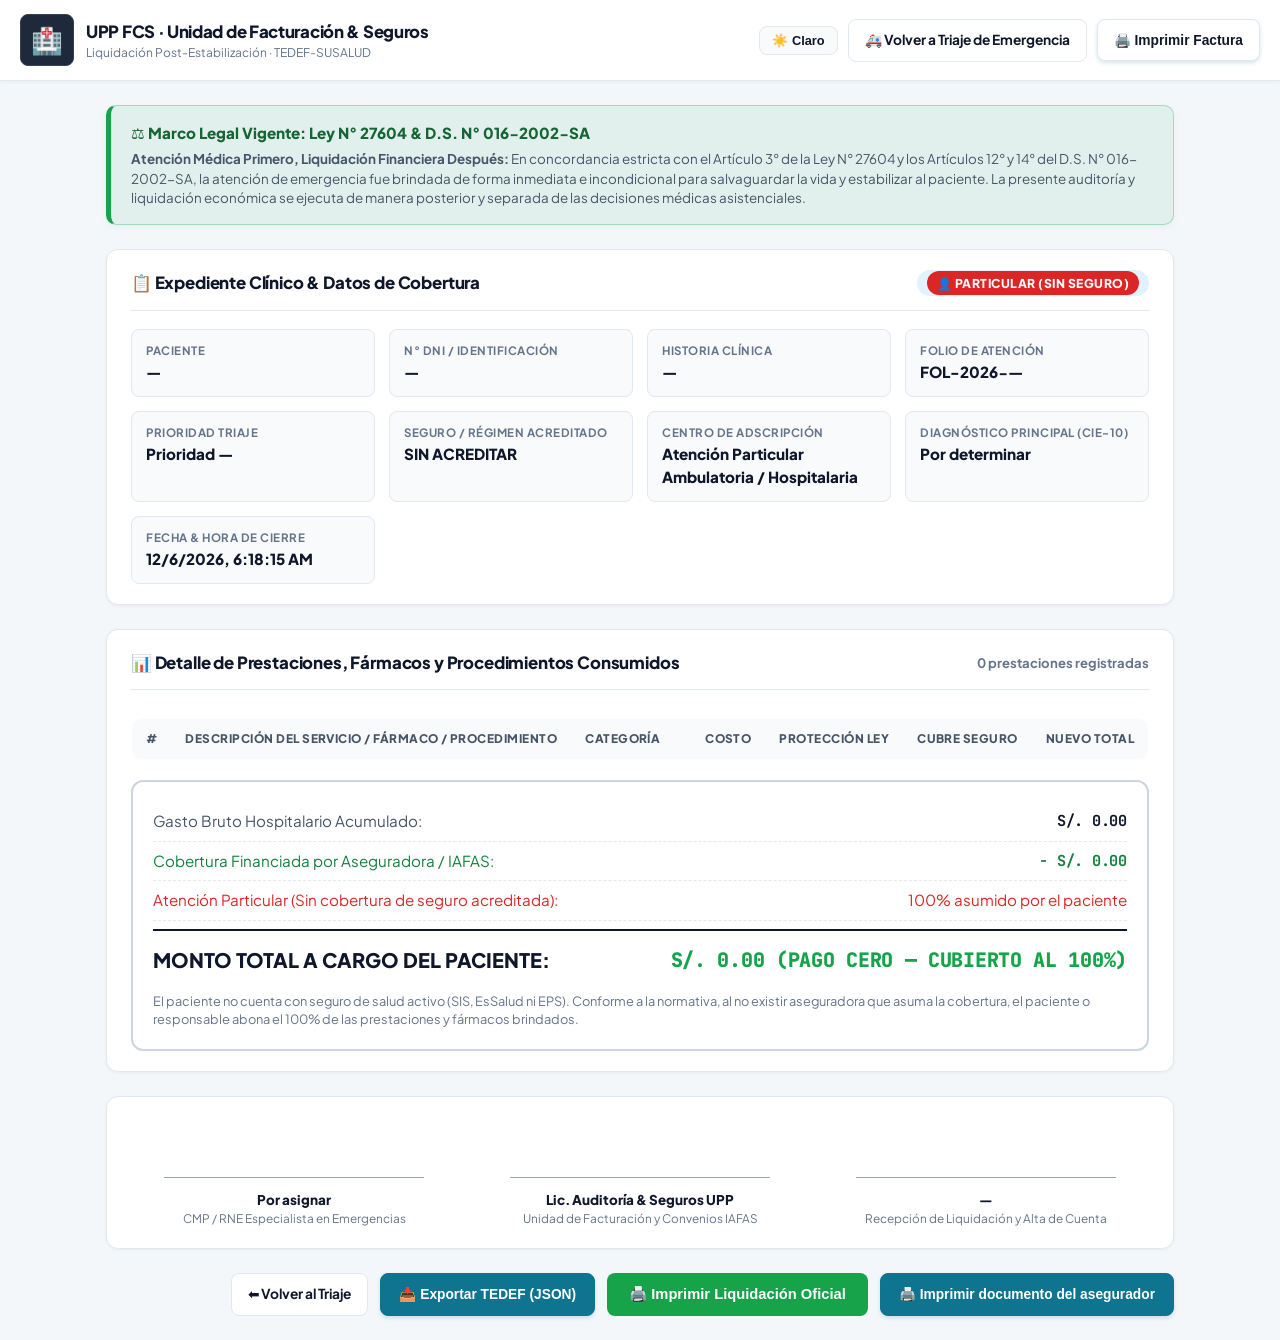
==== commit e6ba3062: "Add files via upload" ====
--- a/facturacion.html
+++ b/facturacion.html
@@ -496,13 +496,13 @@
           <strong id="liq_cobertura_monto">- S/. 0.00</strong>
         </div>
 
-        <!-- CONDICIÓN CLÍNICA PRIVADA EPS: COPAGO S/. 80 + 10% MEDICAMENTOS SI NO FUE EMERGENCIA -->
+        <!-- CONDICIÓN CLÍNICA PRIVADA EPS: SOLO SI ES URGENCIA (NO EMERGENCIA) -->
         <div class="liq-row" id="liq_row_copago_eps" style="display:none; color:#b45309;">
-          <span>Copago Consulta de Urgencia (Clínica Privada EPS - No Emergencia):</span>
-          <strong id="liq_copago_eps_val">+ S/. 80.00</strong>
+          <span>Copago Fijo de Urgencia (Clínica Privada EPS - No Emergencia):</span>
+          <strong id="liq_copago_eps_val">+ S/. 0.00</strong>
         </div>
         <div class="liq-row" id="liq_row_coaseguro_meds" style="display:none; color:#b45309;">
-          <span>Coaseguro Farmacia (10% valor de medicamentos prescritos):</span>
+          <span id="liq_coaseguro_lbl">Coaseguro según Plan EPS (No Emergencia):</span>
           <strong id="liq_coaseguro_meds_val">+ S/. 0.00</strong>
         </div>
 
@@ -555,8 +555,8 @@
       <button type="button" class="btn-act btn-act-success" onclick="window.print()">
         🖨️ Imprimir Liquidación Oficial
       </button>
-      <button type="button" id="btn_imprimir_fua_essi_facturacion" class="btn-act btn-act-primary" onclick="imprimirFuaEssiDesdeFacturacion()">
-        🖨️ Imprimir FUA / Hoja ESSI
+      <button type="button" id="btn_imprimir_fua_essi_facturacion" class="btn-act btn-act-primary" onclick="imprimirDocumentoAseguradorFacturacion()">
+        🖨️ Imprimir documento del asegurador
       </button>
     </section>
 
@@ -564,14 +564,22 @@
 
   <!-- SCRIPT DE AUDITORÍA Y SINCRONIZACIÓN -->
   <script>
-    function imprimirFuaEssiDesdeFacturacion() {
+    function imprimirDocumentoAseguradorFacturacion() {
       let exp = {};
       try { exp = JSON.parse(localStorage.getItem("EXPEDIENTE_FACTURACION_ACTUAL") || "{}"); } catch(e) {}
       const seg = String(exp.tipoSeguro || "").toLowerCase();
       const esEssalud = exp.tipoIpressPublica === "ESSALUD" || seg.includes("essalud");
-      const titulo = esEssalud ? "HOJA DE ATENCIÓN DE EMERGENCIA — SISTEMA ESSI (EsSalud)" : "FORMATO ÚNICO DE ATENCIÓN — FUA (SIS / MINSA)";
-      const norma = esEssalud ? "Ley N° 26790 · D.S. N° 009-97-SA" : "R.J. N° 107-2015/SIS · Ley N° 29344";
-      const nroDoc = esEssalud ? (exp.nroEssi || "ESSI-2026-000001") : (exp.nroFua || exp.numerFua || "FUA-2026-000001");
+      const esSIS = /\bsis\b|\bminsa\b/i.test(seg);
+      const esPrivado = Boolean(exp.liquidacionAuditada?.esEpsPrivado || exp.entornoOperativo === "privado" || /eps|pac[ií]fico|r[ií]mac|mapfre|sanitas|particular/i.test(seg));
+      const titulo = esEssalud
+        ? "HOJA DE ATENCIÓN DE EMERGENCIA — SISTEMA ESSI (EsSalud)"
+        : esSIS
+          ? "FORMATO ÚNICO DE ATENCIÓN — FUA (SIS)"
+          : esPrivado
+            ? "SOLICITUD DE ATENCIÓN Y LIQUIDACIÓN — ASEGURADOR PRIVADO"
+            : "COMPROBANTE DE ATENCIÓN PARTICULAR";
+      const norma = esEssalud ? "Registro asistencial EsSalud" : esSIS ? "Registro de prestaciones del SIS" : "No existe un FUA universal para EPS; documento administrativo según contrato/IAFAS";
+      const nroDoc = esEssalud ? (exp.nroEssi || "ESSI-2026-000001") : esSIS ? (exp.nroFua || exp.numerFua || "FUA-2026-000001") : (exp.nroDocumentoAsegurador || exp.folio || exp.ticket || "Por asignar");
       const w = window.open("", "_blank");
       if (!w) { alert("Permita las ventanas emergentes para imprimir."); return; }
       w.document.write(`
@@ -754,7 +762,53 @@
       let badgeHtml = "";
       let establecimiento = "Hospital Regional Docente UPP (Red Asistencial Pública)";
 
-      if (esNN) {
+      const liqAudit = (expActual && expActual.liquidacionAuditada) ? expActual.liquidacionAuditada : null;
+
+      if (liqAudit && typeof liqAudit.totalPaciente === "number") {
+        coberturaMonto = Number(liqAudit.coberturaSeguro || 0);
+        totalPaciente = Number(liqAudit.totalPaciente || 0);
+        copagoEps = Number(liqAudit.copagoFijo || 0);
+        const pctCoasAudit = Number(liqAudit.pctCoaseguro || 0);
+        coaseguroFarmacia = Math.max(0, totalPaciente - copagoEps);
+        establecimiento = liqAudit.lugarAtencion || establecimiento;
+        explicacion = liqAudit.motivoLiquidacion || "";
+
+        if (esNN) {
+          badgeHtml = `<span style="background:#dc2626; color:#fff; padding:4px 10px; border-radius:9999px;">⚠️ NN — NO SE SABE SU NOMBRE NI SU SEGURO</span>`;
+          document.getElementById("liq_row_particular").style.display = "flex";
+        } else if (esAccidente || seguroL.includes("soat")) {
+          badgeHtml = `<span style="background:#ea580c; color:#fff; padding:4px 10px; border-radius:9999px;">🚗 ACCIDENTE DE TRÁNSITO (SOAT)</span>`;
+          const topeSoat = 27500;
+          const cubiertoSoat = Math.min(totalBruto, topeSoat);
+          document.getElementById("soat_box").style.display = "block";
+          document.getElementById("soat_saldo_txt").textContent = `Saldo: S/. ${Math.max(0, topeSoat - cubiertoSoat).toFixed(2)}`;
+          document.getElementById("soat_consumo_txt").textContent = `S/. ${cubiertoSoat.toFixed(2)}`;
+          document.getElementById("soat_bar").style.width = `${Math.min(100, (cubiertoSoat / topeSoat) * 100)}%`;
+        } else if (liqAudit.esEpsPrivado) {
+          badgeHtml = `<span style="background:#4f46e5; color:#fff; padding:4px 10px; border-radius:9999px;">🏢 CLÍNICA PRIVADA (${(seguroActual || "EPS").toUpperCase()})</span>`;
+          if (!esEmergencia && pctCoasAudit < 100) {
+            if (copagoEps > 0) {
+              document.getElementById("liq_row_copago_eps").style.display = "flex";
+              document.getElementById("liq_copago_eps_val").textContent = `+ S/. ${copagoEps.toFixed(2)}`;
+            }
+            if (coaseguroFarmacia > 0) {
+              document.getElementById("liq_row_coaseguro_meds").style.display = "flex";
+              const lblCoas = document.getElementById("liq_coaseguro_lbl");
+              if (lblCoas) lblCoas.textContent = `Coaseguro (${pctCoasAudit.toFixed(0)}% según Plan EPS sobre prestaciones y farmacia):`;
+              document.getElementById("liq_coaseguro_meds_val").textContent = `+ S/. ${coaseguroFarmacia.toFixed(2)}`;
+            }
+          } else if (pctCoasAudit === 100 && totalPaciente > 0) {
+            document.getElementById("liq_row_particular").style.display = "flex";
+          }
+        } else if (/\bsis\b|\bminsa\b/i.test(seguroActual) && coberturaMonto > 0) {
+          badgeHtml = `<span style="background:#15803d; color:#fff; padding:4px 10px; border-radius:9999px;">🏛️ SIS GRATUITO (MINSA)</span>`;
+        } else if (seguroL.includes("essalud") && coberturaMonto > 0) {
+          badgeHtml = `<span style="background:#0284c7; color:#fff; padding:4px 10px; border-radius:9999px;">🏥 ESSALUD (RED ASISTENCIAL)</span>`;
+        } else {
+          badgeHtml = `<span style="background:#dc2626; color:#fff; padding:4px 10px; border-radius:9999px;">👤 PARTICULAR (SIN COBERTURA)</span>`;
+          if (totalPaciente > 0) document.getElementById("liq_row_particular").style.display = "flex";
+        }
+      } else if (esNN) {
         establecimiento = "Hospital Regional Docente UPP (Red Asistencial Pública)";
         badgeHtml = `<span style="background:#dc2626; color:#fff; padding:4px 10px; border-radius:9999px;">⚠️ NN — NO SE SABE SU NOMBRE NI SU SEGURO</span>`;
         coberturaMonto = 0;
@@ -778,7 +832,7 @@
         document.getElementById("soat_bar").style.width = `${pctSoat}%`;
 
         explicacion = `Accidente de tránsito amparado por Ley General de Transporte y D.S. N° 024-2002-MTC. Cobertura obligatoria de gastos médicos hasta 5 UIT (S/. 27,500.00). Cobertura al 100% sin deducible. Copago paciente: S/. 0.00.`;
-      } else if (seguroL.includes("sis") || seguroL.includes("minsa")) {
+      } else if (/\bsis\b|\bminsa\b/i.test(seguroActual)) {
         // SIS
         establecimiento = "Hospital Nacional Docente Madre Niño San Bartolomé (MINSA - Lima)";
         badgeHtml = `<span style="background:#15803d; color:#fff; padding:4px 10px; border-radius:9999px;">🏛️ SIS GRATUITO (MINSA)</span>`;
@@ -798,22 +852,37 @@
         badgeHtml = `<span style="background:#4f46e5; color:#fff; padding:4px 10px; border-radius:9999px;">🏢 CLÍNICA PRIVADA (SEGURO EPS)</span>`;
 
         if (esEmergencia) {
-          // Emergencia (P-I / P-II) -> 100% Ley 27604
+          // Emergencia: mismo nivel de cobertura para atención y medicamentos.
           coberturaMonto = totalBruto;
           totalPaciente = 0;
           explicacion = `Atención de Emergencia Médica / Quirúrgica (Prioridad ${prioridadActual}). Protegida por el Principio de No Condicionamiento de la Ley N° 27604 y D.S. N° 016-2002-SA. Cobertura al 100% hasta la estabilización clínica hemodinámica completa. Copago paciente: S/. 0.00.`;
         } else {
-          // No es Emergencia (P-III, IV, V) -> Urgencia: Copago S/. 80 + 10% farmacia
-          copagoEps = 80;
-          coaseguroFarmacia = subtotalFarmacia * 0.10;
+          // No es Emergencia (P-III, IV, V) -> Urgencia según Plan EPS contratado
+          const padronPrivado = expActual?.padronSusalud?.privado || episodio?.padronSusalud?.privado || {};
+          const planSel = (expActual && expActual.planPrivado) || "base_80_20";
+          const pctCoas = Number.isFinite(Number(padronPrivado.coaseguro_pct))
+            ? Number(padronPrivado.coaseguro_pct)
+            : ((planSel === "vip_100") ? 0 : (planSel === "integral_90_10" ? 0.10 : 0.20));
+          copagoEps = Number.isFinite(Number(padronPrivado.copago_fijo))
+            ? Number(padronPrivado.copago_fijo)
+            : ((planSel === "vip_100") ? 0 : (planSel === "integral_90_10" ? 50 : 80));
+          const subtotalServicios = Math.max(0, totalBruto - subtotalFarmacia);
+          coaseguroFarmacia = (subtotalFarmacia + subtotalServicios) * pctCoas;
           totalPaciente = copagoEps + coaseguroFarmacia;
           coberturaMonto = Math.max(0, totalBruto - totalPaciente);
 
-          document.getElementById("liq_row_copago_eps").style.display = "flex";
-          document.getElementById("liq_row_coaseguro_meds").style.display = "flex";
-          document.getElementById("liq_coaseguro_meds_val").textContent = `+ S/. ${coaseguroFarmacia.toFixed(2)}`;
-
-          explicacion = `Atención en Clínica Privada con póliza EPS clasificada como Urgencia Médica (No Emergencia / P-${prioridadActual}). Se aplica copago fijo de S/. 80.00 por consulta de urgencia + coaseguro del 10% sobre medicamentos despachados (S/. ${subtotalFarmacia.toFixed(2)} * 10% = S/. ${coaseguroFarmacia.toFixed(2)}).`;
+          if (copagoEps > 0) {
+            document.getElementById("liq_row_copago_eps").style.display = "flex";
+            document.getElementById("liq_copago_eps_val").textContent = `+ S/. ${copagoEps.toFixed(2)}`;
+          }
+          if (coaseguroFarmacia > 0) {
+            document.getElementById("liq_row_coaseguro_meds").style.display = "flex";
+            const lblCoas = document.getElementById("liq_coaseguro_lbl");
+            if (lblCoas) lblCoas.textContent = `Coaseguro (${(pctCoas * 100).toFixed(0)}% según Plan EPS sobre prestaciones y farmacia):`;
+            document.getElementById("liq_coaseguro_meds_val").textContent = `+ S/. ${coaseguroFarmacia.toFixed(2)}`;
+          }
+
+          explicacion = `Atención en Clínica Privada con póliza EPS clasificada como Urgencia Médica (No Emergencia / P-${prioridadActual}). Se aplica copago fijo de S/. ${copagoEps.toFixed(2)} + coaseguro del ${(pctCoas * 100).toFixed(0)}% sobre prestaciones y farmacia (S/. ${coaseguroFarmacia.toFixed(2)}).`;
         }
       } else {
         // Particular (Sin seguro)
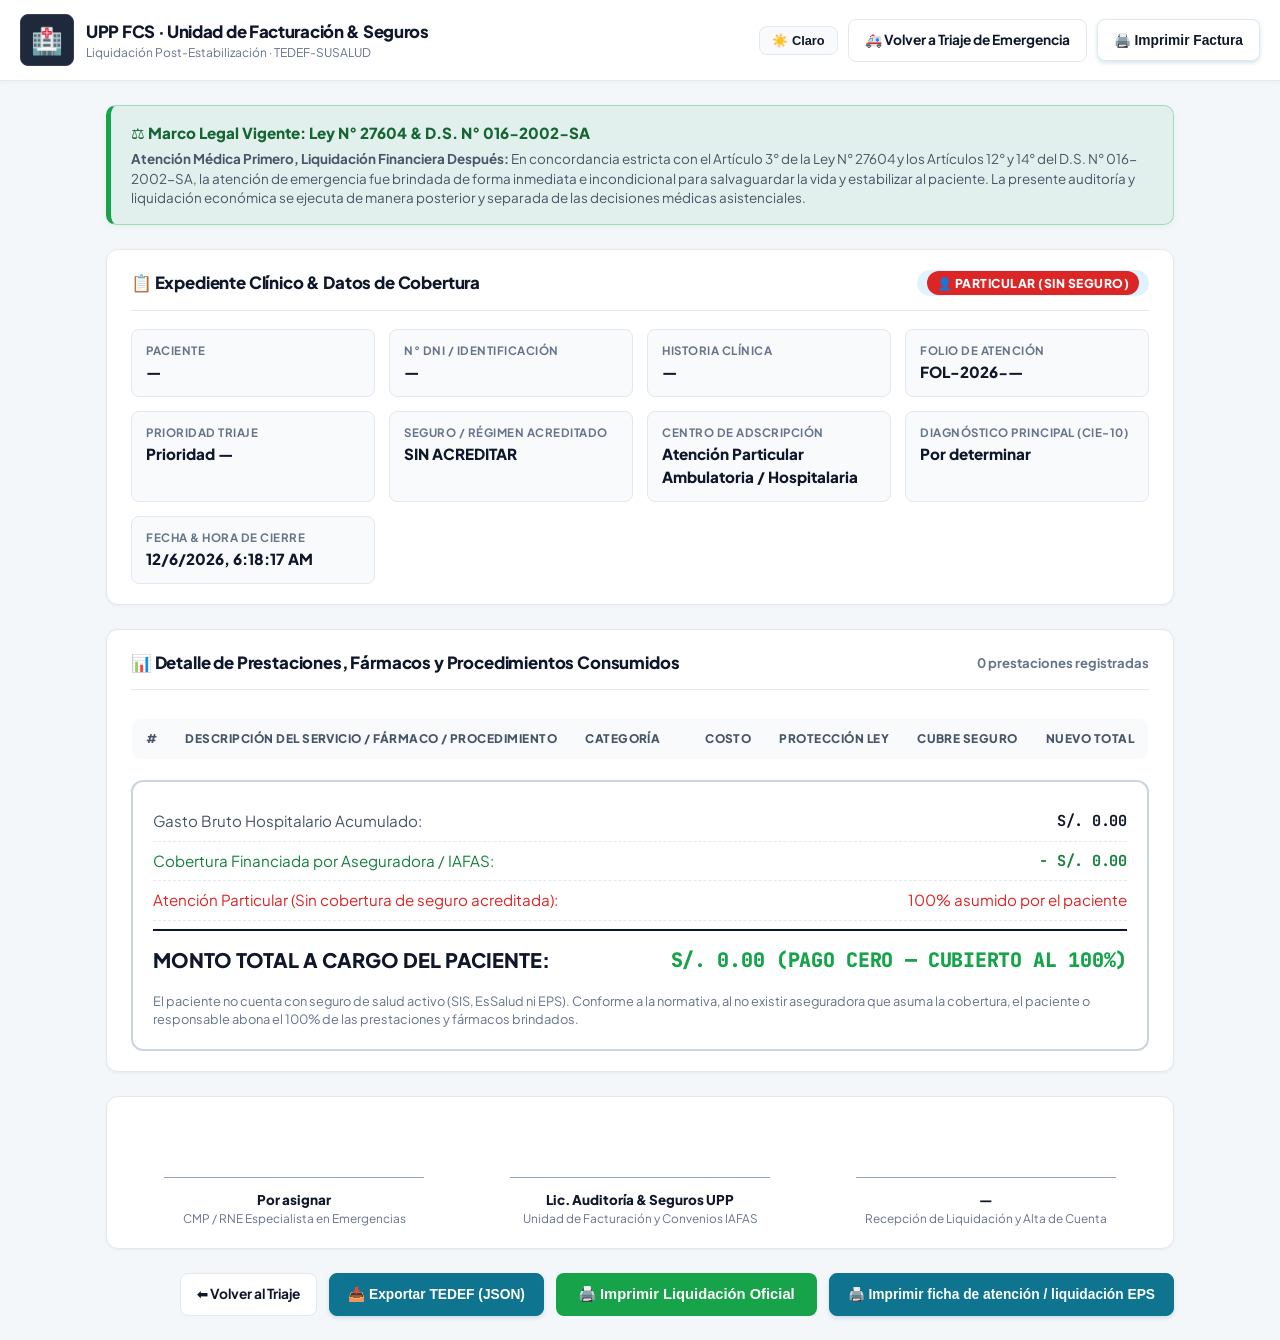
==== commit da8d14e1: "Add files via upload" ====
--- a/facturacion.html
+++ b/facturacion.html
@@ -513,7 +513,7 @@
         </div>
 
         <div class="liq-row total-row">
-          <span>MONTO TOTAL A CARGO DEL PACIENTE:</span>
+          <span id="liq_total_label">MONTO TOTAL A CARGO DEL PACIENTE:</span>
           <span id="liq_total_paciente" style="color:#16a34a;">S/. 0.00 (PAGO CERO)</span>
         </div>
 
@@ -556,7 +556,7 @@
         🖨️ Imprimir Liquidación Oficial
       </button>
       <button type="button" id="btn_imprimir_fua_essi_facturacion" class="btn-act btn-act-primary" onclick="imprimirDocumentoAseguradorFacturacion()">
-        🖨️ Imprimir documento del asegurador
+        🖨️ Imprimir ficha de atención / liquidación EPS
       </button>
     </section>
 
@@ -576,10 +576,13 @@
         : esSIS
           ? "FORMATO ÚNICO DE ATENCIÓN — FUA (SIS)"
           : esPrivado
-            ? "SOLICITUD DE ATENCIÓN Y LIQUIDACIÓN — ASEGURADOR PRIVADO"
+            ? "FICHA DE ATENCIÓN Y LIQUIDACIÓN EPS — DOCUMENTO INTERNO"
             : "COMPROBANTE DE ATENCIÓN PARTICULAR";
-      const norma = esEssalud ? "Registro asistencial EsSalud" : esSIS ? "Registro de prestaciones del SIS" : "No existe un FUA universal para EPS; documento administrativo según contrato/IAFAS";
+      const norma = esEssalud ? "Registro asistencial EsSalud" : esSIS ? "Registro de prestaciones del SIS" : "Formato interno de soporte; adjuntar el formato exigido por el contrato y la IAFAS";
       const nroDoc = esEssalud ? (exp.nroEssi || "ESSI-2026-000001") : esSIS ? (exp.nroFua || exp.numerFua || "FUA-2026-000001") : (exp.nroDocumentoAsegurador || exp.folio || exp.ticket || "Por asignar");
+      const items = Array.isArray(exp.items_factura) ? exp.items_factura : [];
+      const liquidacion = exp.liquidacionAuditada || {};
+      const filasItems = items.map((it, i) => `<tr><td>${i + 1}</td><td>${it.servicio || it.nombre || "Prestación"}</td><td>${it.categoria || "Servicio"}</td><td style="text-align:right">S/ ${(Number(it.costo) || 0).toFixed(2)}</td></tr>`).join("");
       const w = window.open("", "_blank");
       if (!w) { alert("Permita las ventanas emergentes para imprimir."); return; }
       w.document.write(`
@@ -590,8 +593,11 @@
           <p><strong>${norma}</strong> · N° Documento: <strong>${nroDoc}</strong></p>
           <div class="box">
             <strong>Paciente:</strong> ${exp.nombreReniec || exp.identificador || "—"} | <strong>DNI:</strong> ${exp.numDni || "—"} | <strong>HC:</strong> ${exp.historiaClinica || "—"}<br>
-            <strong>Seguro:</strong> ${exp.tipoSeguro || "—"} | <strong>Diagnóstico CIE-10:</strong> ${exp.cie10 || "—"}
+            <strong>Seguro / Plan:</strong> ${exp.tipoSeguro || "—"} · ${exp.padronSusalud?.privado?.plan_salud || exp.planPrivado || "—"} | <strong>Prioridad:</strong> ${exp.prioridad || "—"}<br>
+            <strong>Diagnóstico CIE-10:</strong> ${exp.cie10 || "—"} | <strong>Fecha:</strong> ${exp.fecha || new Date().toLocaleDateString("es-PE")}
           </div>
+          <table style="width:100%;border-collapse:collapse;margin-top:12px"><thead><tr style="background:#e2e8f0"><th style="border:1px solid #94a3b8;padding:6px">#</th><th style="border:1px solid #94a3b8;padding:6px">Prestación / medicamento</th><th style="border:1px solid #94a3b8;padding:6px">Tipo</th><th style="border:1px solid #94a3b8;padding:6px;text-align:right">Importe</th></tr></thead><tbody>${filasItems || '<tr><td colspan="4" style="border:1px solid #94a3b8;padding:8px;text-align:center">Sin prestaciones registradas</td></tr>'}</tbody></table>
+          <div class="box" style="margin-top:12px"><strong>Resumen de liquidación:</strong><br>Bruto: S/ ${(Number(liquidacion.totalBruto) || 0).toFixed(2)} · Cobertura estimada: S/ ${(Number(liquidacion.coberturaSeguro) || 0).toFixed(2)} · Aporte paciente: S/ ${(Number(liquidacion.totalPaciente) || 0).toFixed(2)}<br><strong>Este documento es un soporte interno y no reemplaza la autorización, formato de reclamo o comprobante tributario que exija la IAFAS/EPS o el contrato.</strong></div>
           <div style="margin-top:36px;display:flex;justify-content:space-between;text-align:center;">
             <div style="border-top:1px solid #000;width:220px;padding-top:4px;">${(exp.medicoTratante && !String(exp.medicoTratante).toLowerCase().includes("por asignar")) ? `Médico Tratante (${exp.medicoTratante})` : "Médico Tratante (Firma y Sello)"}</div>
             <div style="border-top:1px solid #000;width:220px;padding-top:4px;">Asegurado / Apoderado</div>
@@ -633,6 +639,7 @@
       let prioridadActual = "—";
       let esAccidente = false;
       let esFuga = false;
+      let esSinSoat = false;
       let medicoTratante = "Por asignar";
       let facturaItems = [];
 
@@ -642,9 +649,10 @@
         dniActual = expActual.numDni || (expActual.identificador ? expActual.identificador.replace(/\D/g, "") : "") || "44418504";
         hcActual = expActual.historiaClinica || `HC-2026-${dniActual.slice(-4)}`;
         prioridadActual = (expActual.prioridad || prioParam || "I").toString().replace("P-", "");
-        seguroActual = expActual.tipoSeguro || (expActual.tipoOrigenEvento === "soat" ? "SOAT Activo (La Positiva Seguros)" : "SIS Gratuito (MINSA)");
+        seguroActual = expActual.tipoSeguro || (expActual.tipoOrigenEvento === "soat" ? "SOAT/CAT — Accidente de tránsito" : "Pendiente de acreditar");
         esAccidente = Boolean(expActual.esAccidenteTransito || expActual.tipoOrigenEvento === "soat" || seguroActual.toLowerCase().includes("soat"));
-        esFuga = Boolean(expActual.soatVehiculoFuga || expActual.eventoFugaTransversal);
+        esFuga = Boolean(expActual.soatVehiculoFuga || expActual.eventoFugaTransversal || expActual.soatOpcion === "fuga" || expActual.soatOpcion === "sin_placa");
+        esSinSoat = expActual.soatOpcion === "sin_soat";
         medicoTratante = expActual.medicoTratante || expActual.medico || "Dr. Médico Asistente de Turno (CMP 0001)";
         if (Array.isArray(expActual.items_factura) && expActual.items_factura.length > 0) {
           facturaItems = expActual.items_factura;
@@ -751,7 +759,7 @@
         .filter(i => (i.categoria || "").toLowerCase().includes("farmacia"))
         .reduce((acc, i) => acc + (parseFloat(i.costo) || 0), 0);
 
-      const esEmergencia = (prioridadActual === "I" || prioridadActual === "II" || prioridadActual === "1" || prioridadActual === "2" || Boolean(expActual && expActual.ingresoDirectoCritico) || facturaItems.some(i => /shock trauma|quir[oó]fano|\bUCI\b|cuidados intensivos|URPA|reanimaci[oó]n/i.test(String(i.servicio || i.nombre || ""))));
+      const esEmergencia = !esAccidente && (prioridadActual === "I" || prioridadActual === "II" || prioridadActual === "1" || prioridadActual === "2" || Boolean(expActual && expActual.ingresoDirectoCritico) || facturaItems.some(i => /shock trauma|quir[oó]fano|\bUCI\b|cuidados intensivos|URPA|reanimaci[oó]n/i.test(String(i.servicio || i.nombre || ""))));
       const seguroL = seguroActual.toLowerCase();
 
       let coberturaMonto = 0;
@@ -770,20 +778,35 @@
         copagoEps = Number(liqAudit.copagoFijo || 0);
         const pctCoasAudit = Number(liqAudit.pctCoaseguro || 0);
         coaseguroFarmacia = Math.max(0, totalPaciente - copagoEps);
+        const provisionalFonsat = liqAudit.estadoLiquidacion === "PENDIENTE_EVALUACION_FONSAT";
+        const provisionalSoat = provisionalFonsat || liqAudit.estadoLiquidacion === "EXCEDENTE_SOAT_PENDIENTE_COORDINACION" || liqAudit.estadoLiquidacion === "SOAT_PENDIENTE_ACREDITACION";
         establecimiento = liqAudit.lugarAtencion || establecimiento;
         explicacion = liqAudit.motivoLiquidacion || "";
-
-        if (esNN) {
+        if (provisionalSoat) {
+          // Excedentes y cobertura no acreditada no son deuda firme del paciente.
+          if (liqAudit.estadoLiquidacion !== "PENDIENTE_EVALUACION_FONSAT") totalPaciente = 0;
+          document.getElementById("liq_total_label").textContent = provisionalFonsat ? "SALDO PROVISIONAL · EVALUACIÓN FONSAT PENDIENTE:" : "SALDO PROVISIONAL · COBERTURA/COORDINACIÓN PENDIENTE:";
+          document.getElementById("liq_row_particular").style.display = "none";
+          if (provisionalFonsat) explicacion += ` Monto sujeto a evaluación, hasta S/. ${Number(liqAudit.montoReclamableFonsat || 0).toFixed(2)}.`;
+        }
+
+        if (provisionalFonsat) {
+          badgeHtml = `<span style="background:#a16207; color:#fff; padding:4px 10px; border-radius:9999px;">🚗 FONSAT · EVALUACIÓN PENDIENTE</span>`;
+        } else if (provisionalSoat) {
+          badgeHtml = `<span style="background:#a16207; color:#fff; padding:4px 10px; border-radius:9999px;">🚗 SOAT/CAT · LIQUIDACIÓN PROVISIONAL</span>`;
+        } else if (esNN) {
           badgeHtml = `<span style="background:#dc2626; color:#fff; padding:4px 10px; border-radius:9999px;">⚠️ NN — NO SE SABE SU NOMBRE NI SU SEGURO</span>`;
           document.getElementById("liq_row_particular").style.display = "flex";
-        } else if (esAccidente || seguroL.includes("soat")) {
-          badgeHtml = `<span style="background:#ea580c; color:#fff; padding:4px 10px; border-radius:9999px;">🚗 ACCIDENTE DE TRÁNSITO (SOAT)</span>`;
-          const topeSoat = 27500;
-          const cubiertoSoat = Math.min(totalBruto, topeSoat);
-          document.getElementById("soat_box").style.display = "block";
-          document.getElementById("soat_saldo_txt").textContent = `Saldo: S/. ${Math.max(0, topeSoat - cubiertoSoat).toFixed(2)}`;
-          document.getElementById("soat_consumo_txt").textContent = `S/. ${cubiertoSoat.toFixed(2)}`;
-          document.getElementById("soat_bar").style.width = `${Math.min(100, (cubiertoSoat / topeSoat) * 100)}%`;
+        } else if ((esAccidente || seguroL.includes("soat")) && !esSinSoat) {
+          badgeHtml = `<span style="background:#ea580c; color:#fff; padding:4px 10px; border-radius:9999px;">🚗 ACCIDENTE DE TRÁNSITO${esFuga ? " · VEHÍCULO NO IDENTIFICADO / FUGA" : " (SOAT)"}</span>`;
+          if (!esFuga) {
+            const topeSoat = 27500;
+            const cubiertoSoat = Math.min(totalBruto, topeSoat);
+            document.getElementById("soat_box").style.display = "block";
+            document.getElementById("soat_saldo_txt").textContent = `Saldo: S/. ${Math.max(0, topeSoat - cubiertoSoat).toFixed(2)}`;
+            document.getElementById("soat_consumo_txt").textContent = `S/. ${cubiertoSoat.toFixed(2)}`;
+            document.getElementById("soat_bar").style.width = `${Math.min(100, (cubiertoSoat / topeSoat) * 100)}%`;
+          }
         } else if (liqAudit.esEpsPrivado) {
           badgeHtml = `<span style="background:#4f46e5; color:#fff; padding:4px 10px; border-radius:9999px;">🏢 CLÍNICA PRIVADA (${(seguroActual || "EPS").toUpperCase()})</span>`;
           if (!esEmergencia && pctCoasAudit < 100) {
@@ -794,7 +817,7 @@
             if (coaseguroFarmacia > 0) {
               document.getElementById("liq_row_coaseguro_meds").style.display = "flex";
               const lblCoas = document.getElementById("liq_coaseguro_lbl");
-              if (lblCoas) lblCoas.textContent = `Coaseguro (${pctCoasAudit.toFixed(0)}% según Plan EPS sobre prestaciones y farmacia):`;
+              if (lblCoas) lblCoas.textContent = `Coaseguro (${pctCoasAudit.toFixed(0)}% según plan sobre farmacia y servicios):`;
               document.getElementById("liq_coaseguro_meds_val").textContent = `+ S/. ${coaseguroFarmacia.toFixed(2)}`;
             }
           } else if (pctCoasAudit === 100 && totalPaciente > 0) {
@@ -808,6 +831,17 @@
           badgeHtml = `<span style="background:#dc2626; color:#fff; padding:4px 10px; border-radius:9999px;">👤 PARTICULAR (SIN COBERTURA)</span>`;
           if (totalPaciente > 0) document.getElementById("liq_row_particular").style.display = "flex";
         }
+      } else if (esAccidente && (STATE.soatOpcion === "sin_soat" || esFuga || STATE.soatOpcion === "fuga")) {
+        establecimiento = esFuga ? "Accidente de tránsito · Fondo SOAT/CAT" : "Accidente de tránsito · cobertura/responsable por verificar";
+        badgeHtml = `<span style="background:#a16207;color:#fff;padding:4px 10px;border-radius:9999px;">🚗 ${esFuga ? "FONSAT · EVALUACIÓN PENDIENTE" : "COBERTURA SOAT/CAT POR VERIFICAR"}</span>`;
+        document.getElementById("liq_total_label").textContent = "LIQUIDACIÓN PROVISIONAL · SIN DEUDA FINAL:";
+        document.getElementById("liq_row_particular").style.display = "none";
+        document.getElementById("soat_box").style.display = "none";
+        coberturaMonto = 0;
+        totalPaciente = 0;
+        explicacion = esFuga
+          ? "Caso pendiente de evaluación y reconocimiento FONSAT; se requiere documentación según procedimiento."
+          : "Atención no condicionada. Identificar responsable y cobertura aplicable para regularización posterior.";
       } else if (esNN) {
         establecimiento = "Hospital Regional Docente UPP (Red Asistencial Pública)";
         badgeHtml = `<span style="background:#dc2626; color:#fff; padding:4px 10px; border-radius:9999px;">⚠️ NN — NO SE SABE SU NOMBRE NI SU SEGURO</span>`;
@@ -815,14 +849,14 @@
         totalPaciente = totalBruto;
         document.getElementById("liq_row_particular").style.display = "flex";
         explicacion = `Paciente No Identificado (NN): al no conocerse su identidad ni acreditarse ningún seguro de salud (SIS, EsSalud ni EPS), la cuenta hospitalaria se liquida al 100% para gestión de cobro y recupero institucional.`;
-      } else if (esAccidente || seguroL.includes("soat")) {
+      } else if ((esAccidente || seguroL.includes("soat")) && !esSinSoat) {
         // Régimen SOAT
         establecimiento = "Clínica Privada / Hospital - Red de Emergencias SOAT";
         badgeHtml = `<span style="background:#ea580c; color:#fff; padding:4px 10px; border-radius:9999px;">🚗 ACCIDENTE DE TRÁNSITO (SOAT)</span>`;
         const topeSoat = 27500;
         const cubiertoSoat = Math.min(totalBruto, topeSoat);
         coberturaMonto = cubiertoSoat;
-        totalPaciente = Math.max(0, totalBruto - topeSoat);
+        totalPaciente = 0;
 
         document.getElementById("soat_box").style.display = "block";
         const saldoSoat = Math.max(0, topeSoat - cubiertoSoat);
@@ -831,7 +865,9 @@
         const pctSoat = Math.min(100, (cubiertoSoat / topeSoat) * 100);
         document.getElementById("soat_bar").style.width = `${pctSoat}%`;
 
-        explicacion = `Accidente de tránsito amparado por Ley General de Transporte y D.S. N° 024-2002-MTC. Cobertura obligatoria de gastos médicos hasta 5 UIT (S/. 27,500.00). Cobertura al 100% sin deducible. Copago paciente: S/. 0.00.`;
+        explicacion = totalBruto > topeSoat
+          ? `Liquidación provisional: SOAT/CAT cubre hasta S/. ${topeSoat.toFixed(2)}; el excedente requiere coordinación y determinación de responsable/cobertura. No constituye deuda definitiva del paciente.`
+          : `Accidente de tránsito sujeto a cobertura SOAT/CAT hasta 5 UIT. Cobertura provisional al 100% dentro del límite, sujeta a validación documental.`;
       } else if (/\bsis\b|\bminsa\b/i.test(seguroActual)) {
         // SIS
         establecimiento = "Hospital Nacional Docente Madre Niño San Bartolomé (MINSA - Lima)";
@@ -866,9 +902,12 @@
           copagoEps = Number.isFinite(Number(padronPrivado.copago_fijo))
             ? Number(padronPrivado.copago_fijo)
             : ((planSel === "vip_100") ? 0 : (planSel === "integral_90_10" ? 50 : 80));
-          const subtotalServicios = Math.max(0, totalBruto - subtotalFarmacia);
+          const subtotalAtencion = facturaItems
+            .filter(i => /consulta|atenci[oó]n m[eé]dica|honorario/i.test(`${i.categoria || ""} ${i.nombre || i.servicio || ""}`))
+            .reduce((acc, i) => acc + (parseFloat(i.costo) || 0), 0);
+          const subtotalServicios = Math.max(0, totalBruto - subtotalFarmacia - subtotalAtencion);
           coaseguroFarmacia = (subtotalFarmacia + subtotalServicios) * pctCoas;
-          totalPaciente = copagoEps + coaseguroFarmacia;
+          totalPaciente = Math.min(totalBruto, copagoEps + coaseguroFarmacia);
           coberturaMonto = Math.max(0, totalBruto - totalPaciente);
 
           if (copagoEps > 0) {
@@ -878,11 +917,11 @@
           if (coaseguroFarmacia > 0) {
             document.getElementById("liq_row_coaseguro_meds").style.display = "flex";
             const lblCoas = document.getElementById("liq_coaseguro_lbl");
-            if (lblCoas) lblCoas.textContent = `Coaseguro (${(pctCoas * 100).toFixed(0)}% según Plan EPS sobre prestaciones y farmacia):`;
+            if (lblCoas) lblCoas.textContent = `Coaseguro (${(pctCoas * 100).toFixed(0)}% según plan sobre servicios y farmacia):`;
             document.getElementById("liq_coaseguro_meds_val").textContent = `+ S/. ${coaseguroFarmacia.toFixed(2)}`;
           }
 
-          explicacion = `Atención en Clínica Privada con póliza EPS clasificada como Urgencia Médica (No Emergencia / P-${prioridadActual}). Se aplica copago fijo de S/. ${copagoEps.toFixed(2)} + coaseguro del ${(pctCoas * 100).toFixed(0)}% sobre prestaciones y farmacia (S/. ${coaseguroFarmacia.toFixed(2)}).`;
+          explicacion = `Atención en Clínica Privada con póliza EPS clasificada como Urgencia (P-${prioridadActual}). Se aplica copago de atención del plan (S/. ${copagoEps.toFixed(2)}) y coaseguro del ${(pctCoas * 100).toFixed(0)}% sobre servicios facturados y farmacia (S/. ${coaseguroFarmacia.toFixed(2)}). En emergencia, la cobertura para atención y medicamentos es la misma.`;
         }
       } else {
         // Particular (Sin seguro)
@@ -902,10 +941,11 @@
       const tfoot = document.getElementById("invoice_tfoot");
       tbody.innerHTML = "";
       const ratioCobFac = totalBruto > 0 ? (coberturaMonto / totalBruto) : 0;
+      const provisionalCierreSoat = Boolean(liqAudit && ["PENDIENTE_EVALUACION_FONSAT", "EXCEDENTE_SOAT_PENDIENTE_COORDINACION", "SOAT_PENDIENTE_ACREDITACION"].includes(liqAudit.estadoLiquidacion));
       facturaItems.forEach((it, idx) => {
         const tr = document.createElement("tr");
         const c = parseFloat(it.costo) || 0;
-        const cubreIt = +(c * ratioCobFac).toFixed(2);
+        const cubreIt = provisionalCierreSoat ? 0 : +(c * ratioCobFac).toFixed(2);
         const nuevoTotalIt = +(c - cubreIt).toFixed(2);
         const catClass = `cat-${(it.categoria || "general").toLowerCase().replace(/[^a-z]/g, "")}`;
         tr.innerHTML = `
